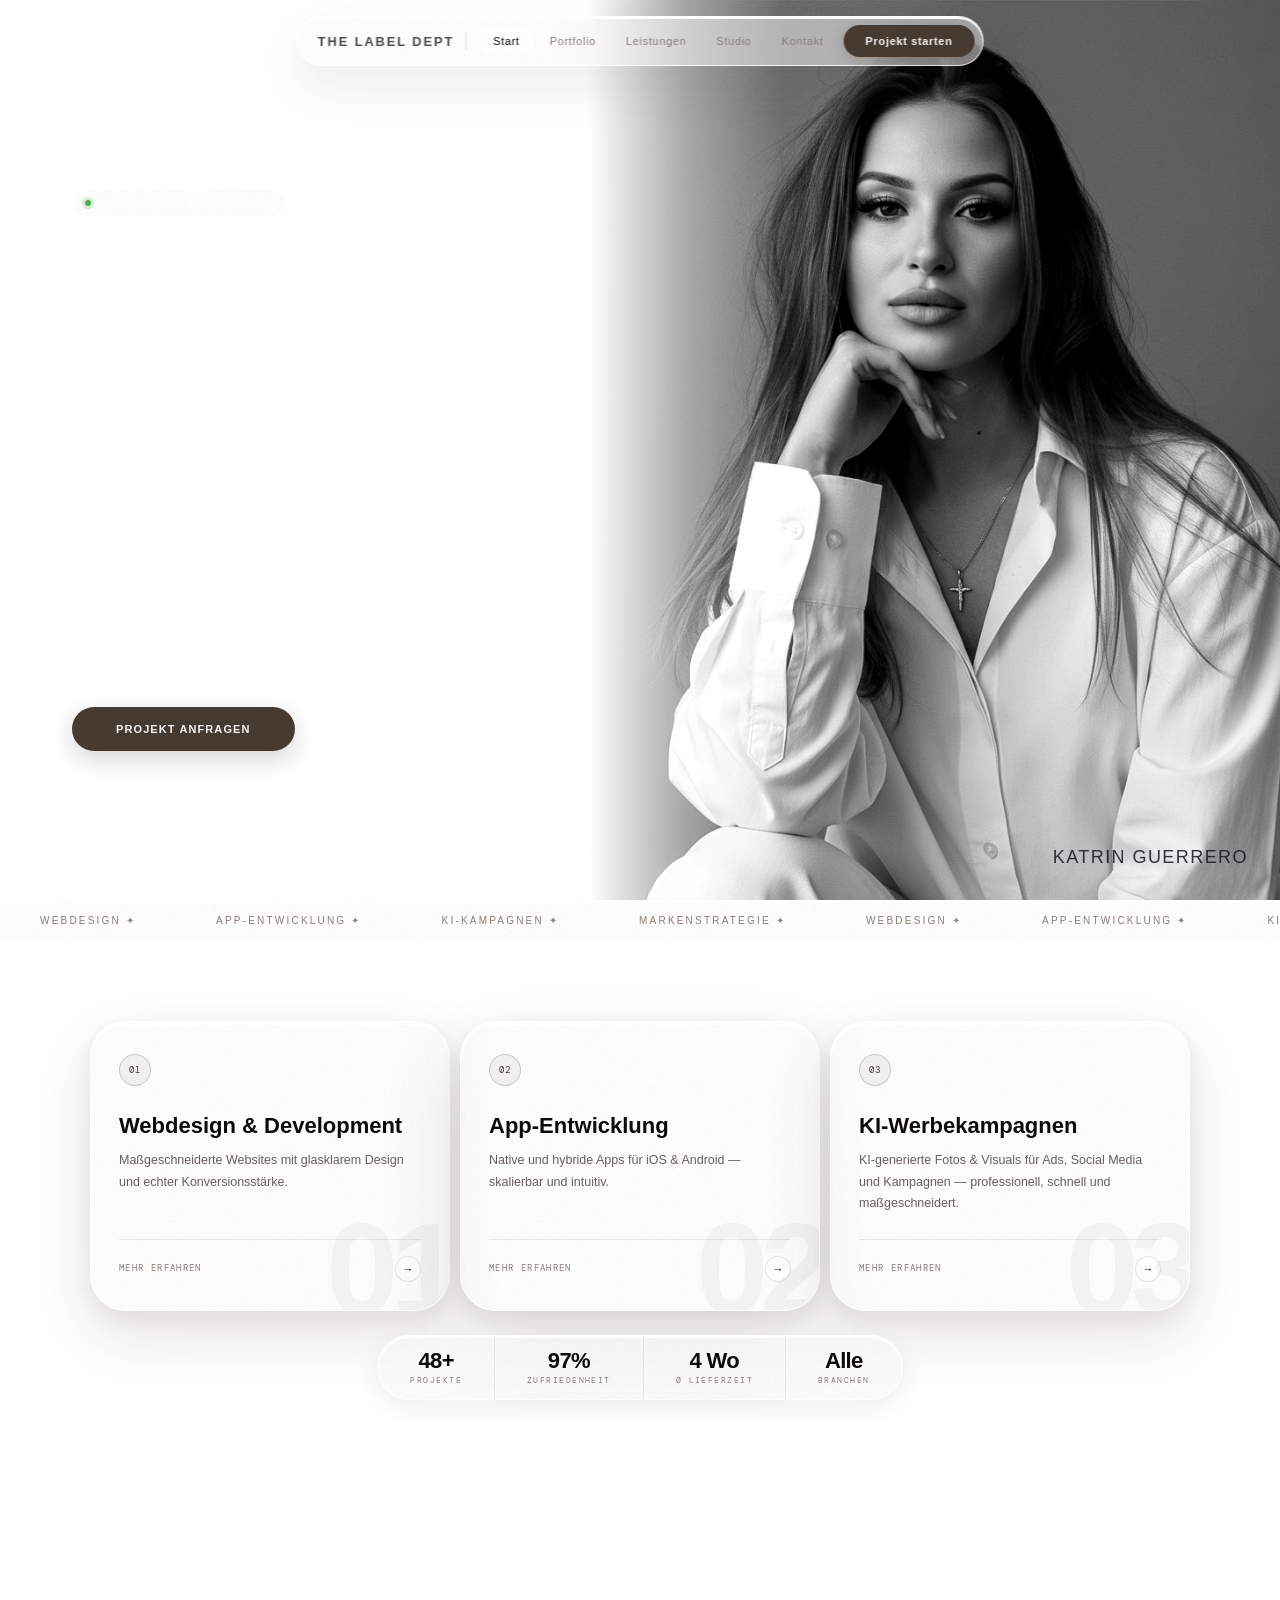
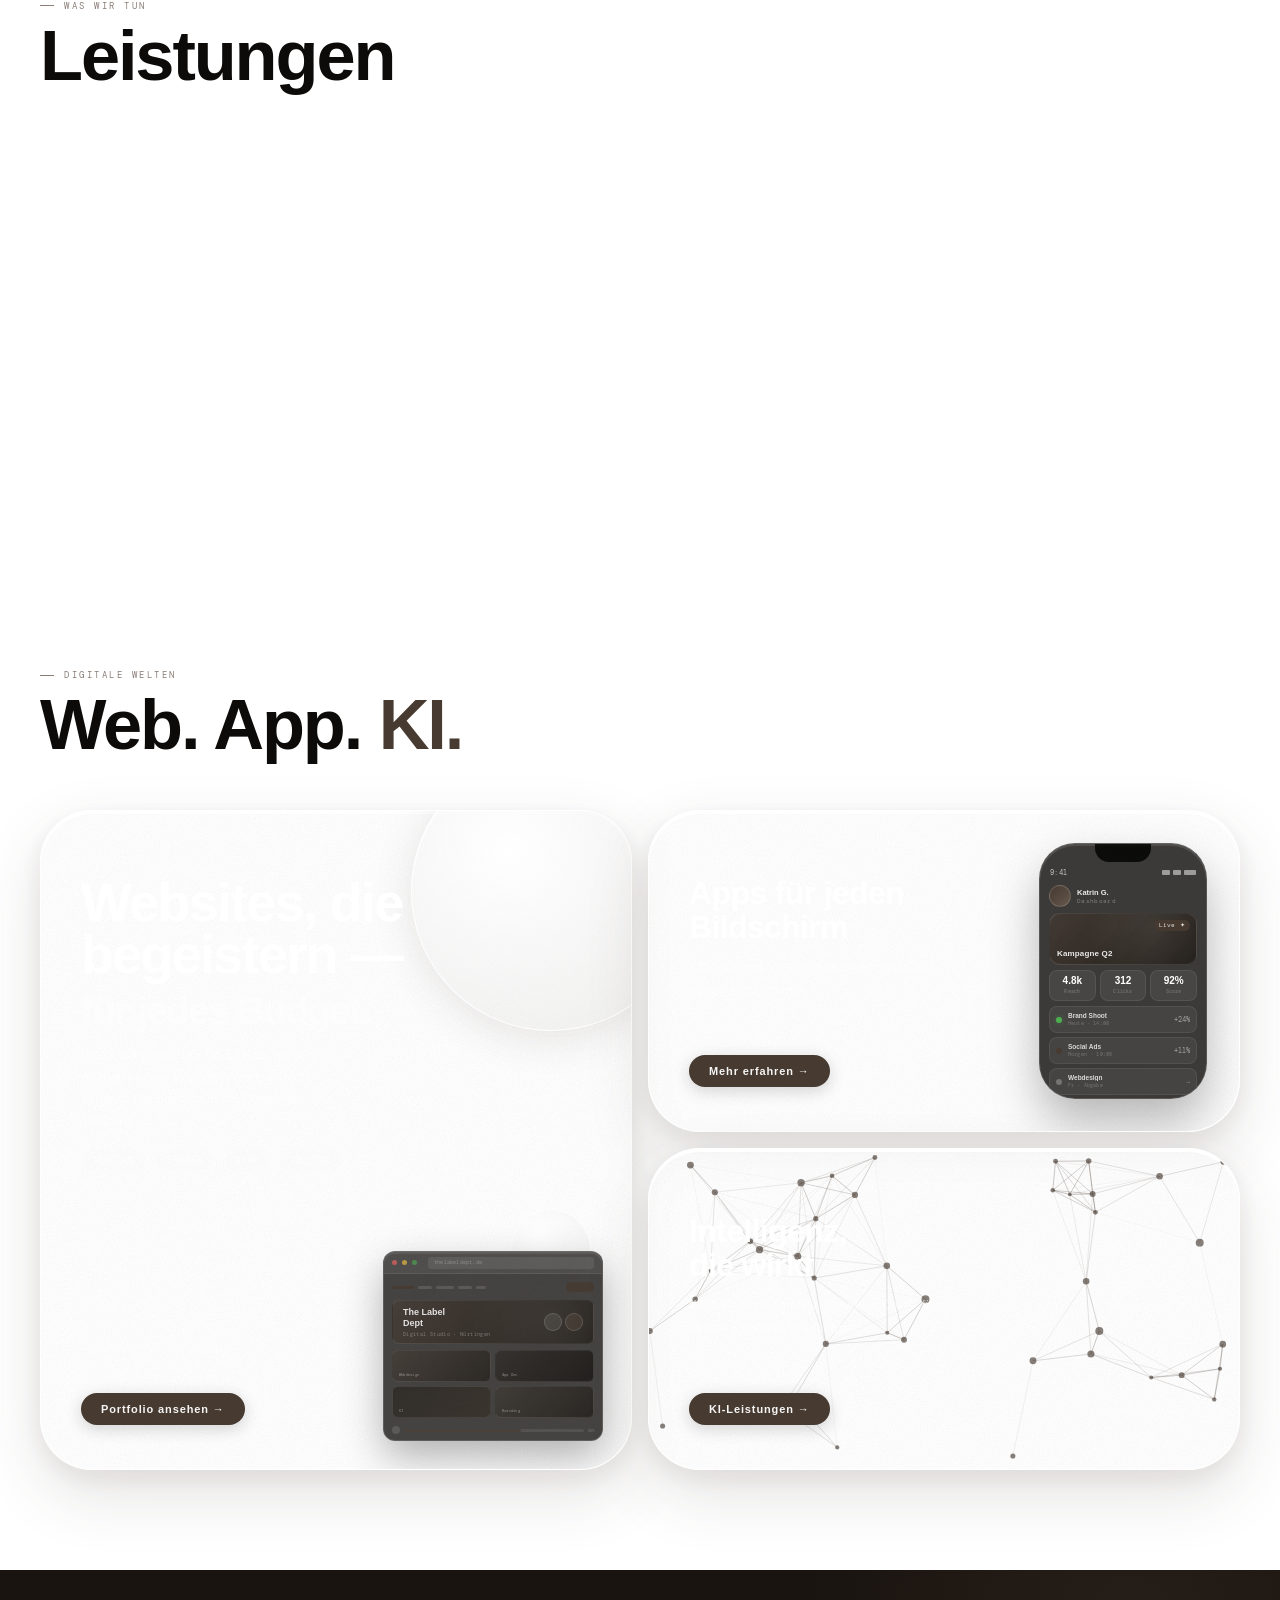
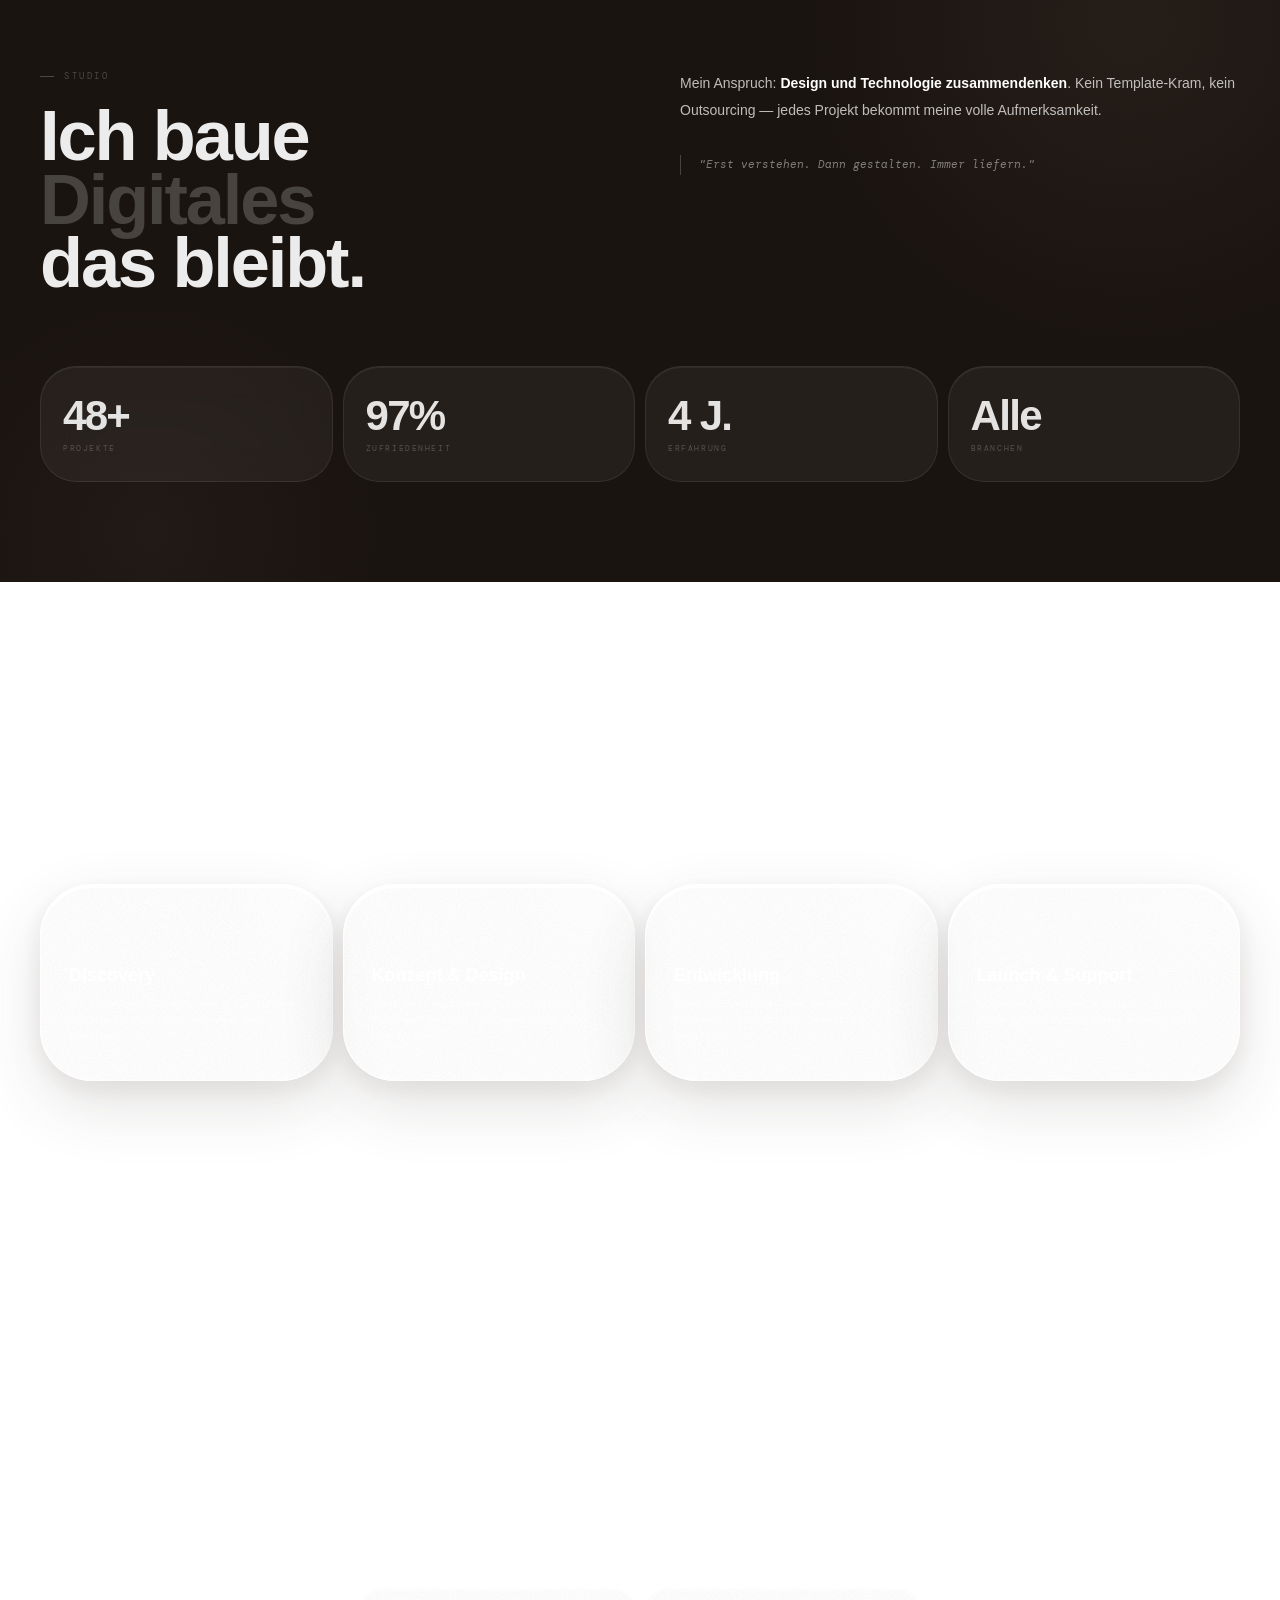
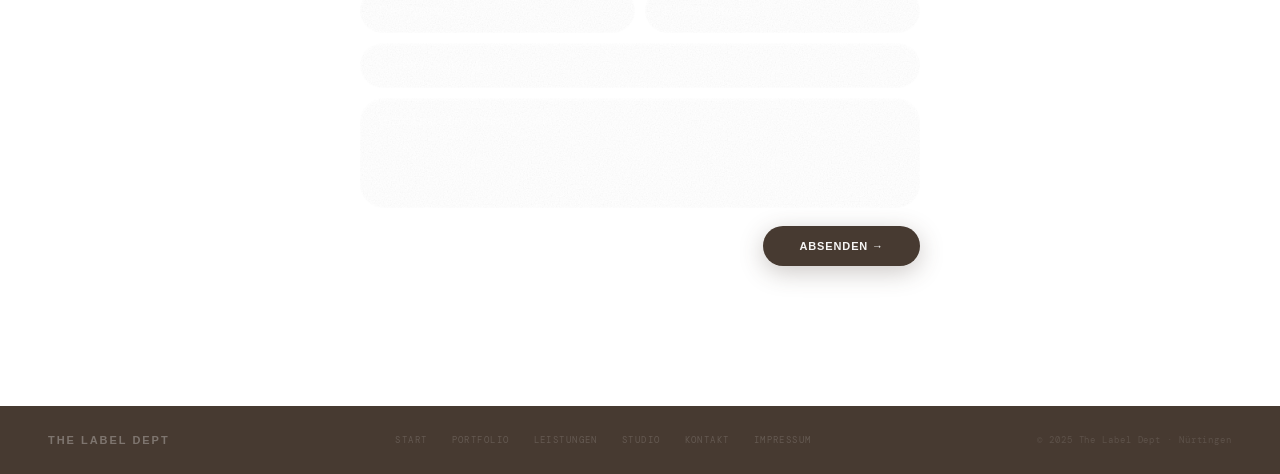
==== index.html @ 59862999 "Add files via upload" ====
<!DOCTYPE html>
<html lang="de">
<head>
<meta charset="UTF-8">
<meta name="viewport" content="width=device-width, initial-scale=1.0">
<title>The Label Dept — Digital Studio</title>
<link rel="preconnect" href="https://fonts.googleapis.com">
<link href="https://fonts.googleapis.com/css2?family=Clash+Display:wght@400;500;600;700&family=Cabinet+Grotesk:wght@400;500;700;800&family=DM+Mono:wght@300;400&display=swap" rel="stylesheet">
<link rel="stylesheet" href="css/styles.css">
<style>

/* ── VIDEO BACKGROUND ── */
#bg-video {
  position: fixed; inset: 0; z-index: 0;
  width: 100%; height: 100%;
  object-fit: cover;
  opacity: 0.72;
  pointer-events: none;
}

/* ── HERO ── */
#hero {
  position: relative; z-index: 1;
  min-height: 100vh;
  overflow: hidden;
}

/* LEFT COLUMN */
.hero-left {
  position: relative; z-index: 3;
  display: flex; flex-direction: column;
  justify-content: center;
  padding: 120px 0 80px 72px;
  max-width: 560px;
  min-height: 100vh;
}

.hero-logo-wrap {
  margin-bottom: 28px;
  opacity: 0; animation: fadeUp 1s 0.1s ease forwards;
}
.hero-logo-text {
  font-family: 'Clash Display', sans-serif;
  font-size: clamp(72px, 10vw, 148px);
  font-weight: 600; letter-spacing: -0.02em;
  text-transform: uppercase; color: white;
  line-height: 0.82;
}

.hero-tagline {
  font-size: clamp(13px, 1.4vw, 16px);
  color: rgba(255,255,255,0.72); font-family: 'DM Mono', monospace;
  letter-spacing: 0.2em; text-transform: uppercase; font-weight: 400;
  line-height: 2.2; margin-bottom: 44px;
  opacity: 0; animation: fadeUp 0.8s 0.3s ease forwards;
}
.hero-tagline::before, .hero-tagline::after { display: none; }

.hero-ctas {
  display: flex; gap: 10px; flex-wrap: wrap;
  opacity: 0; animation: fadeUp 0.8s 0.5s ease forwards;
}
.hero-ctas .btn-ghost {
  background: rgba(255,255,255,0.12);
  border-color: rgba(255,255,255,0.3);
  color: white;
  box-shadow: 0 2px 0 rgba(255,255,255,0.1) inset;
}
.hero-ctas .btn-ghost:hover { background: rgba(255,255,255,0.22); }

/* RIGHT COLUMN — full bleed photo */
.hero-right {
  position: absolute; right: 0; top: 0;
  width: 54%; height: 100%;
  z-index: 2; overflow: hidden;
}
.hero-photo-frame {
  width: 100%; height: 100%;
  background: none; border: none; box-shadow: none; border-radius: 0;
  overflow: hidden;
}
.hero-photo-img {
  width: 100%; height: 100%;
}
.hero-photo {
  width: 100%; height: 100%;
  object-fit: cover; object-position: 45% 8%;
  display: block;
  filter: grayscale(1) contrast(1.12) brightness(1.02);
  -webkit-mask-image: linear-gradient(to right, transparent 0%, rgba(0,0,0,0.6) 14%, black 28%);
  mask-image: linear-gradient(to right, transparent 0%, rgba(0,0,0,0.6) 14%, black 28%);
}
/* subtle name credit bottom-right */
.hero-photo-caption {
  position: absolute; bottom: 32px; right: 32px; z-index: 4;
  display: flex; flex-direction: column; align-items: flex-end; gap: 3px;
  pointer-events: none;
}
.hero-photo-name {
  font-family: 'Clash Display', sans-serif; font-size: 18px;
  font-weight: 500; letter-spacing: 0.08em; text-transform: uppercase;
  color: rgba(28,24,36,0.88);
}

/* STATUS PILL */
.hero-status {
  display: inline-flex; align-items: center; gap: 8px;
  padding: 7px 16px 7px 12px; border-radius: var(--r-full);
  background: var(--frost-noise) center/300px 300px, rgba(255,255,255,0.14);
  backdrop-filter: blur(20px); -webkit-backdrop-filter: blur(20px);
  border: 1px solid rgba(255,255,255,0.3); border-top-color: rgba(255,255,255,0.5);
  box-shadow: 0 2px 0 rgba(255,255,255,0.15) inset;
  font-size: 9px; letter-spacing: 0.14em; text-transform: uppercase;
  color: rgba(255,255,255,0.72); font-family: 'DM Mono', monospace;
  margin-bottom: 32px;
  width: fit-content;
  opacity: 0; animation: fadeUp 0.8s 0.05s ease forwards;
}
.status-dot {
  width: 6px; height: 6px; border-radius: 50%; background: #4caf50;
  box-shadow: 0 0 0 3px rgba(76,175,80,0.2);
  animation: statusPulse 2s ease-in-out infinite;
}
@keyframes statusPulse { 0%,100%{box-shadow:0 0 0 3px rgba(76,175,80,0.2)} 50%{box-shadow:0 0 0 5px rgba(76,175,80,0.1)} }

/* ── Cards Section (below hero) ── */
#hero-cards-section {
  position: relative; z-index: 1;
  padding: 80px 48px 100px;
  display: flex; flex-direction: column; align-items: center; gap: 24px;
}

/* ── Hero Cards ── */
.hero-cards {
  display: grid; grid-template-columns: repeat(3, 1fr);
  gap: 10px; width: 100%; max-width: 1100px;
  perspective: 1200px;
}
.hc {
  border-radius: var(--r-lg);
  padding: 32px 28px 28px;
  cursor: pointer;
  transition: transform 0.45s cubic-bezier(0.2,0,0.2,1), box-shadow 0.45s ease;
  transform-style: preserve-3d;
  position: relative; overflow: hidden;
  display: flex; flex-direction: column;
  text-align: left;
}
.hc::before {
  content: '';
  position: absolute; top: 0; left: 12%; right: 12%; height: 1px;
  background: linear-gradient(to right, transparent, rgba(255,255,255,0.9), transparent);
}
.hc::after {
  content: '';
  position: absolute; top: -80px; right: -60px;
  width: 180px; height: 180px; border-radius: 50%;
  background: radial-gradient(circle, rgba(255,255,255,0.25), transparent 65%);
  pointer-events: none;
}

/* ghost background number */
.hc-ghost-num {
  position: absolute; right: -6px; bottom: -24px;
  font-family: 'Clash Display', sans-serif; font-size: 130px; font-weight: 700;
  color: rgba(28,24,36,0.04); line-height: 1; letter-spacing: -0.06em;
  pointer-events: none; user-select: none;
}

/* number badge */
.hc-badge {
  width: 32px; height: 32px; border-radius: 50%;
  border: 1px solid rgba(71,58,49,0.22);
  background: rgba(71,58,49,0.06);
  display: flex; align-items: center; justify-content: center;
  font-family: 'DM Mono', monospace; font-size: 9px; letter-spacing: 0.06em;
  color: var(--accent); margin-bottom: 28px; flex-shrink: 0;
  transition: all 0.3s;
}
.hc:hover .hc-badge { background: rgba(71,58,49,0.12); transform: scale(1.08); }

.hc-title {
  font-family: 'Clash Display', sans-serif;
  font-size: clamp(17px, 1.9vw, 22px); font-weight: 600; color: var(--ink);
  line-height: 1.1; margin-bottom: 12px;
}
.hc-desc {
  font-size: 12.5px; color: var(--ink2); line-height: 1.72;
  opacity: 0.72; flex: 1;
}
.hc-foot {
  display: flex; justify-content: space-between; align-items: center;
  margin-top: 24px; padding-top: 16px;
  border-top: 1px solid rgba(28,24,36,0.08);
}
.hc-foot-label {
  font-family: 'DM Mono', monospace; font-size: 8.5px;
  letter-spacing: 0.16em; text-transform: uppercase; color: var(--mist);
  transition: color 0.25s;
}
.hc:hover .hc-foot-label { color: var(--ink); }
.hc-arrow {
  display: inline-flex; align-items: center; justify-content: center;
  width: 26px; height: 26px; border-radius: 50%;
  border: 1px solid rgba(28,24,36,0.10); background: rgba(255,255,255,0.5);
  font-size: 11px; color: var(--ink); transition: all 0.3s; flex-shrink: 0;
}
.hc:hover .hc-arrow { background: var(--ink); color: white; border-color: var(--ink); transform: rotate(-45deg); }

/* Hero Stats */
.hero-stats {
  display: flex; align-items: center;
  border-radius: var(--r-full); overflow: hidden;
  background: var(--frost-noise) center/300px 300px, rgba(255,255,255,0.38);
  backdrop-filter: blur(28px) saturate(1.9);
  -webkit-backdrop-filter: blur(28px) saturate(1.9);
  border: 1px solid rgba(255,255,255,0.82); border-top-color: white;
  box-shadow: 0 2px 0 white inset, 0 8px 24px rgba(71,58,49,0.08);
}
.hs-item {
  padding: 14px 32px; text-align: center;
  border-right: 1px solid rgba(28,24,36,0.07);
}
.hs-item:last-child { border-right: none; }
.hs-n { font-size: 22px; font-weight: 800; color: var(--ink); letter-spacing: -0.03em; line-height: 1; }
.hs-l { font-family: 'DM Mono', monospace; font-size: 8px; letter-spacing: 0.18em; text-transform: uppercase; color: var(--mist); margin-top: 3px; }

/* Hero Scroll hint */
.hero-scroll {
  position: absolute; bottom: 30px; left: 72px;
  display: flex; flex-direction: column; align-items: center; gap: 8px;
  opacity: 0; animation: fadeUp 0.8s 1.2s ease forwards;
}
.hero-scroll span { font-family: 'DM Mono', monospace; font-size: 8px; letter-spacing: 0.28em; text-transform: uppercase; color: rgba(255,255,255,0.55); }
.scroll-line { width: 1px; height: 36px; background: linear-gradient(to bottom, rgba(255,255,255,0.7), transparent); animation: scPulse 2s ease-in-out infinite; }

/* ── SERVICES ── */
#services { position: relative; z-index: 1; padding: 100px 40px 0; }
.srv-top { display: flex; justify-content: space-between; align-items: flex-end; margin-bottom: 56px; }
.srv-sub { font-size: 13px; color: rgba(255,255,255,0.45); max-width: 240px; line-height: 1.7; text-align: right; font-family: 'Cabinet Grotesk', sans-serif; }
.srv-list { border-top: 1px solid rgba(255,255,255,0.1); }
.srv-item {
  border-bottom: 1px solid rgba(255,255,255,0.1);
  cursor: pointer; overflow: hidden; transition: background 0.3s;
}
.srv-item:hover { background: rgba(255,255,255,0.06); }
.srv-item.open { background: rgba(255,255,255,0.08); backdrop-filter: blur(20px); }
.srv-header-row {
  display: grid; grid-template-columns: 52px 1fr auto;
  align-items: center; padding: 32px 40px; gap: 24px;
}
.srv-num { font-family: 'DM Mono', monospace; font-size: 9px; letter-spacing: 0.2em; color: rgba(255,255,255,0.35); }
.srv-title {
  font-family: 'Clash Display', sans-serif;
  font-size: clamp(22px, 2.8vw, 40px); font-weight: 600;
  letter-spacing: -0.02em; color: white; transition: color 0.3s;
}
.srv-item.open .srv-title { color: rgba(255,255,255,0.85); }
.srv-plus {
  width: 32px; height: 32px; border-radius: 50%;
  border: 1px solid rgba(255,255,255,0.25); background: rgba(255,255,255,0.12);
  display: flex; align-items: center; justify-content: center;
  font-size: 18px; color: white; line-height: 1; transition: all 0.4s;
}
.srv-item.open .srv-plus { background: white; color: var(--ink); transform: rotate(45deg); }
.srv-body { overflow: hidden; transition: max-height 0.5s cubic-bezier(0.4,0,0.2,1); }
.srv-body-inner {
  display: grid; grid-template-columns: 1fr 1fr; gap: 32px;
  padding: 0 40px 40px 116px;
}
.srv-desc { font-size: 14px; color: rgba(255,255,255,0.55); line-height: 1.8; }
.srv-tags { display: flex; flex-wrap: wrap; gap: 8px; align-content: flex-start; }
.srv-tag {
  font-family: 'DM Mono', monospace; font-size: 9px; letter-spacing: 0.12em;
  text-transform: uppercase; padding: 6px 14px; border-radius: var(--r-full);
  background: rgba(255,255,255,0.65); backdrop-filter: blur(10px);
  border: 1px solid rgba(255,255,255,0.82); color: var(--ink2);
}

/* ── VISUALS ── */
#visuals { position: relative; z-index: 1; padding: 100px 40px; overflow: hidden; }
.vis-grid { display: grid; grid-template-columns: 1fr 1fr; gap: 16px; margin-top: 52px; }
.vis-card {
  border-radius: var(--r-xl); padding: 44px 40px;
  position: relative; overflow: hidden; cursor: pointer; min-height: 320px;
  display: flex; flex-direction: column; justify-content: space-between;
  transition: transform 0.45s cubic-bezier(0.2,0,0.2,1);
  transform-style: preserve-3d;
}
.vis-card:hover { transform: translateY(-6px) scale(1.01); }
.vis-card.tall { grid-row: span 2; min-height: 660px; }

/* Orbs inside webdesign card */
.wdc-orb1 {
  position: absolute; width: 280px; height: 280px; border-radius: 50%;
  background: radial-gradient(circle at 35% 35%, rgba(255,255,255,0.95), rgba(71,58,49,0.08));
  border: 1px solid rgba(255,255,255,0.85);
  box-shadow: 0 8px 40px rgba(71,58,49,0.12), inset 0 2px 0 rgba(255,255,255,0.9);
  top: -60px; right: -60px;
  animation: orbFloat 8s ease-in-out infinite;
}
.wdc-orb2 {
  position: absolute; width: 140px; height: 140px; border-radius: 50%;
  background: radial-gradient(circle at 35% 35%, rgba(255,255,255,0.9), rgba(71,58,49,0.06));
  border: 1px solid rgba(255,255,255,0.8);
  box-shadow: 0 4px 24px rgba(71,58,49,0.08), inset 0 1px 0 rgba(255,255,255,0.9);
  bottom: 60px; right: 80px;
  animation: orbFloat 6s ease-in-out infinite reverse;
}
.wdc-orb3 {
  position: absolute; width: 80px; height: 80px; border-radius: 50%;
  background: radial-gradient(circle at 35% 35%, rgba(255,255,255,0.92), rgba(71,58,49,0.05));
  border: 1px solid rgba(255,255,255,0.82);
  bottom: 180px; right: 40px;
  animation: orbFloat 9s ease-in-out infinite; animation-delay: -3s;
}

/* App phone mock */
.app-phone {
  position: absolute; right: 32px; top: 32px; bottom: 32px; width: 168px;
  background: rgba(18,16,14,0.82); backdrop-filter: blur(24px) saturate(2);
  border: 1px solid rgba(255,255,255,0.14); border-top-color: rgba(255,255,255,0.22);
  border-radius: 36px;
  box-shadow: 0 2px 0 rgba(255,255,255,0.1) inset, 0 24px 48px rgba(0,0,0,0.28);
  overflow: hidden; display: flex; flex-direction: column;
}
.app-phone-notch {
  width: 56px; height: 18px;
  background: rgba(0,0,0,0.8); border-radius: 0 0 14px 14px; margin: 0 auto;
}
.app-phone-body { flex: 1; padding: 6px 9px 10px; display: flex; flex-direction: column; gap: 5px; overflow: hidden; }

/* Status bar */
.aph-statusbar { display: flex; justify-content: space-between; align-items: center; padding: 0 1px 2px; }
.aph-time { font-family: 'DM Mono', monospace; font-size: 7px; color: rgba(255,255,255,0.7); letter-spacing: 0.04em; }
.aph-icons { display: flex; gap: 3px; align-items: center; }
.aph-icon { width: 8px; height: 5px; background: rgba(255,255,255,0.5); border-radius: 1px; }
.aph-icon.bat { width: 12px; }

/* Profile header */
.aph-header { display: flex; align-items: center; gap: 6px; padding: 1px 0; }
.aph-avatar { width: 22px; height: 22px; border-radius: 50%; background: linear-gradient(135deg, rgba(71,58,49,0.9), rgba(120,100,85,0.7)); flex-shrink: 0; border: 1px solid rgba(255,255,255,0.15); }
.aph-user { display: flex; flex-direction: column; gap: 1px; }
.aph-name { font-family: 'Cabinet Grotesk', sans-serif; font-size: 7.5px; font-weight: 700; color: rgba(255,255,255,0.9); }
.aph-sub { font-family: 'DM Mono', monospace; font-size: 5.5px; color: rgba(255,255,255,0.35); letter-spacing: 0.06em; }

/* Hero image card */
.aph-img-card { border-radius: 11px; height: 52px; background: linear-gradient(135deg, rgba(71,58,49,0.6) 0%, rgba(30,25,20,0.85) 100%); border: 1px solid rgba(255,255,255,0.1); position: relative; overflow: hidden; display: flex; align-items: flex-end; padding: 6px 7px; flex-shrink: 0; }
.aph-img-card::before { content: ''; position: absolute; inset: 0; background: radial-gradient(circle at 70% 30%, rgba(255,255,255,0.08), transparent 60%); }
.aph-img-label { font-family: 'Clash Display', sans-serif; font-size: 8px; font-weight: 600; color: rgba(255,255,255,0.9); letter-spacing: 0.02em; position: relative; }
.aph-img-badge { position: absolute; top: 6px; right: 6px; background: rgba(71,58,49,0.9); border-radius: 20px; padding: 2px 5px; font-family: 'DM Mono', monospace; font-size: 5.5px; color: rgba(255,255,255,0.85); letter-spacing: 0.04em; }

/* Stats row */
.aph-stats { display: flex; gap: 4px; flex-shrink: 0; }
.aph-stat { flex: 1; background: rgba(255,255,255,0.06); border-radius: 8px; padding: 5px 4px; border: 1px solid rgba(255,255,255,0.08); text-align: center; }
.aph-stat-n { font-family: 'Clash Display', sans-serif; font-size: 10px; font-weight: 600; color: white; line-height: 1; }
.aph-stat-l { font-family: 'DM Mono', monospace; font-size: 5px; color: rgba(255,255,255,0.3); letter-spacing: 0.04em; margin-top: 2px; }

/* List items */
.aph-list { display: flex; flex-direction: column; gap: 4px; flex: 1; }
.aph-list-item { display: flex; align-items: center; gap: 6px; background: rgba(255,255,255,0.05); border-radius: 8px; padding: 5px 6px; border: 1px solid rgba(255,255,255,0.07); }
.aph-dot { width: 6px; height: 6px; border-radius: 50%; flex-shrink: 0; }
.aph-dot.green { background: #4caf50; box-shadow: 0 0 5px rgba(76,175,80,0.4); }
.aph-dot.brown { background: var(--accent); }
.aph-dot.grey  { background: rgba(255,255,255,0.25); }
.aph-list-text { flex: 1; min-width: 0; }
.aph-list-title { font-family: 'Cabinet Grotesk', sans-serif; font-size: 6.5px; font-weight: 600; color: rgba(255,255,255,0.8); white-space: nowrap; overflow: hidden; text-overflow: ellipsis; }
.aph-list-meta  { font-family: 'DM Mono', monospace; font-size: 5px; color: rgba(255,255,255,0.25); margin-top: 1px; letter-spacing: 0.03em; }
.aph-list-val { font-family: 'DM Mono', monospace; font-size: 6.5px; color: rgba(255,255,255,0.5); flex-shrink: 0; }

/* Bottom nav */
.aph-nav { display: flex; justify-content: space-around; padding: 6px 0 0; border-top: 1px solid rgba(255,255,255,0.08); flex-shrink: 0; }
.aph-nav-dot { width: 4px; height: 4px; border-radius: 50%; background: rgba(255,255,255,0.2); }
.aph-nav-dot.active { background: var(--accent); width: 18px; border-radius: 2px; }

.vis-card-label {
  font-family: 'DM Mono', monospace; font-size: 9px;
  letter-spacing: 0.2em; text-transform: uppercase; color: rgba(255,255,255,0.45);
  margin-bottom: 10px; position: relative; z-index: 2;
}
.vis-card-title {
  font-family: 'Clash Display', sans-serif;
  font-size: clamp(22px, 2.5vw, 34px); font-weight: 600;
  letter-spacing: -0.02em; color: white; line-height: 1.05;
  position: relative; z-index: 2;
}
.vis-card.tall .vis-card-title {
  font-size: clamp(36px, 4.2vw, 62px);
  letter-spacing: -0.03em; line-height: 0.96;
}
.vis-card-desc { font-size: 13px; color: rgba(255,255,255,0.55); line-height: 1.7; max-width: 280px; position: relative; z-index: 2; margin-top: 12px; }
.vis-card-cta {
  display: inline-flex; align-items: center; gap: 8px;
  padding: 10px 20px; border-radius: var(--r-full);
  background: var(--accent); color: rgba(255,255,255,0.95);
  font-size: 11px; letter-spacing: 0.08em; font-weight: 700;
  border: none; cursor: pointer; width: fit-content;
  transition: all 0.3s; position: relative; z-index: 2; margin-top: 20px;
  box-shadow: 0 4px 16px rgba(28,24,36,0.18); font-family: 'Cabinet Grotesk', sans-serif;
}
.vis-card-cta:hover { background: rgba(255,255,255,0.15); transform: translateY(-2px); }
.vis-tags { display: flex; flex-wrap: wrap; gap: 6px; margin-top: 16px; position: relative; z-index: 2; }
.vis-tag {
  padding: 5px 12px; border-radius: var(--r-full);
  background: rgba(255,255,255,0.12); backdrop-filter: blur(10px);
  border: 1px solid rgba(255,255,255,0.2);
  font-size: 9px; letter-spacing: 0.1em; text-transform: uppercase;
  color: rgba(255,255,255,0.7); font-family: 'DM Mono', monospace;
}

/* Website browser mockup */
.web-mockup {
  position: absolute; bottom: 28px; right: 28px;
  width: 220px; height: 190px;
  background: rgba(18,16,14,0.78); border-radius: 12px;
  border: 1px solid rgba(255,255,255,0.14); border-top-color: rgba(255,255,255,0.22);
  box-shadow: 0 2px 0 rgba(255,255,255,0.08) inset, 0 16px 40px rgba(0,0,0,0.3);
  overflow: hidden; display: flex; flex-direction: column; z-index: 3;
}
.wm-bar {
  height: 22px; background: rgba(255,255,255,0.06); border-bottom: 1px solid rgba(255,255,255,0.08);
  display: flex; align-items: center; gap: 5px; padding: 0 8px; flex-shrink: 0;
}
.wm-dot { width: 5px; height: 5px; border-radius: 50%; }
.wm-dot.r { background: rgba(255,100,100,0.6); }
.wm-dot.y { background: rgba(255,200,60,0.6); }
.wm-dot.g { background: rgba(76,175,80,0.6); }
.wm-url {
  flex: 1; height: 12px; background: rgba(255,255,255,0.08); border-radius: 3px;
  margin-left: 6px; display: flex; align-items: center; padding: 0 6px;
  font-family: 'DM Mono', monospace; font-size: 5px; color: rgba(255,255,255,0.3); letter-spacing: 0.04em;
}
.wm-body { flex: 1; padding: 8px; display: flex; flex-direction: column; gap: 6px; }
.wm-hero { height: 44px; border-radius: 7px; background: linear-gradient(120deg, rgba(71,58,49,0.5), rgba(30,25,20,0.8)); border: 1px solid rgba(255,255,255,0.08); position: relative; overflow: hidden; display: flex; align-items: center; padding: 0 10px; }
.wm-hero::before { content: ''; position: absolute; inset: 0; background: radial-gradient(circle at 80% 40%, rgba(255,255,255,0.07), transparent 55%); }
.wm-hero-text { font-family: 'Clash Display', sans-serif; font-size: 9px; font-weight: 600; color: rgba(255,255,255,0.85); position: relative; line-height: 1.2; }
.wm-nav { display: flex; gap: 4px; align-items: center; margin-bottom: 2px; }
.wm-nav-bar { height: 3px; border-radius: 2px; background: rgba(255,255,255,0.12); }
.wm-nav-bar.active { background: var(--accent); width: 22px; }
.wm-cards { display: flex; gap: 5px; }
.wm-card { flex: 1; height: 28px; border-radius: 6px; background: rgba(255,255,255,0.06); border: 1px solid rgba(255,255,255,0.08); }

/* AI canvas card */
#ai-canvas { position: absolute; inset: 0; width: 100%; height: 100%; }

/* ── ABOUT ── */
#about {
  position: relative; z-index: 1;
  background: #1a1410;
  padding: 100px 40px; overflow: hidden;
}
#about::before {
  content: '';
  position: absolute; top: -300px; right: -200px;
  width: 700px; height: 700px; border-radius: 50%;
  background: radial-gradient(circle, rgba(71,58,49,0.25), transparent 65%);
  pointer-events: none;
}
#about::after {
  content: '';
  position: absolute; bottom: -200px; left: -100px;
  width: 500px; height: 500px; border-radius: 50%;
  background: radial-gradient(circle, rgba(71,58,49,0.15), transparent 65%);
  pointer-events: none;
}
.about-grid { display: grid; grid-template-columns: 1fr 1fr; gap: 80px; position: relative; z-index: 2; }
.about-lbl {
  font-family: 'DM Mono', monospace; font-size: 9px;
  letter-spacing: 0.28em; text-transform: uppercase;
  color: rgba(255,255,255,0.22);
  display: flex; align-items: center; gap: 10px; margin-bottom: 22px;
}
.about-lbl::before { content: ''; width: 14px; height: 1px; background: rgba(255,255,255,0.22); }
.about-h {
  font-family: 'Clash Display', sans-serif;
  font-size: clamp(42px, 5.5vw, 72px); font-weight: 600;
  letter-spacing: -0.03em; line-height: 0.9; color: rgba(255,255,255,0.92);
}
.about-h em { color: rgba(255,255,255,0.2); font-style: normal; }
.about-r p { font-size: 14px; line-height: 1.9; color: rgba(255,255,255,0.72); margin-bottom: 20px; }
.about-r strong { color: white; font-weight: 700; }
.about-quote {
  margin-top: 32px; border-left: 1px solid rgba(255,255,255,0.2);
  padding-left: 18px; font-family: 'DM Mono', monospace;
  font-size: 11px; font-style: italic; line-height: 1.8; color: rgba(255,255,255,0.45);
}
.about-stats { display: grid; grid-template-columns: repeat(4,1fr); gap: 10px; margin-top: 72px; position: relative; z-index: 2; }
.astat {
  border-radius: var(--r-lg); padding: 28px 22px;
  background: rgba(255,255,255,0.05); backdrop-filter: blur(16px);
  border: 1px solid rgba(255,255,255,0.08);
  box-shadow: 0 1px 0 rgba(255,255,255,0.06) inset;
  transition: all 0.3s;
}
.astat:hover { background: rgba(255,255,255,0.09); transform: translateY(-4px); }
.astat-n {
  font-family: 'Clash Display', sans-serif; font-size: 42px;
  font-weight: 600; color: rgba(255,255,255,0.88);
  letter-spacing: -0.04em; line-height: 1;
}
.astat-l { font-family: 'DM Mono', monospace; font-size: 8px; letter-spacing: 0.2em; text-transform: uppercase; color: rgba(255,255,255,0.22); margin-top: 6px; }

/* ── PROCESS ── */
#process { position: relative; z-index: 1; padding: 100px 40px; background: transparent; }
#process .sec-label { color: rgba(255,255,255,0.35); }
#process .sec-label::before { background: rgba(255,255,255,0.35); }
#process .sec-h { color: white; }
.proc-head { display: flex; justify-content: space-between; align-items: flex-end; margin-bottom: 48px; }
.proc-sub { font-family: 'DM Mono', monospace; font-size: 10px; color: rgba(255,255,255,0.45); max-width: 220px; line-height: 1.75; text-align: right; }
.proc-grid { display: grid; grid-template-columns: repeat(4, 1fr); gap: 10px; }
.proc-card {
  border-radius: var(--r-xl); padding: 36px 28px;
  position: relative; overflow: hidden; cursor: default;
  transition: all 0.4s cubic-bezier(0.2,0,0.2,1);
  transform-style: preserve-3d;
}
.proc-card::before {
  content: '';
  position: absolute; top: 0; left: 10%; right: 10%; height: 1px;
  background: linear-gradient(to right, transparent, rgba(255,255,255,0.9), transparent);
}
.proc-card::after {
  content: '';
  position: absolute; top: -90px; right: -70px;
  width: 200px; height: 200px; border-radius: 50%;
  background: radial-gradient(circle, rgba(255,255,255,0.22), transparent 65%);
  pointer-events: none;
}
.pc-num {
  font-family: 'DM Mono', monospace; font-size: 9px; letter-spacing: 0.2em;
  color: rgba(255,255,255,0.35); margin-bottom: 32px;
  display: flex; align-items: center; gap: 10px;
}
.pc-num::after { content: ''; flex: 1; height: 1px; background: rgba(255,255,255,0.1); }
.proc-card h4 { font-family: 'Clash Display', sans-serif; font-size: 18px; font-weight: 600; color: white; margin-bottom: 10px; }
.proc-card p { font-family: 'DM Mono', monospace; font-size: 9px; color: rgba(255,255,255,0.55); line-height: 1.8; }

/* ── CTA ── */
#cta {
  position: relative; z-index: 1;
  padding: 120px 40px 140px;
  display: flex; flex-direction: column; align-items: center;
  text-align: center;
}
.cta-eyebrow {
  font-family: 'DM Mono', monospace; font-size: 9px; letter-spacing: 0.3em;
  text-transform: uppercase; color: rgba(255,255,255,0.7);
  display: flex; align-items: center; gap: 12px; margin-bottom: 28px;
}
.cta-eyebrow::before, .cta-eyebrow::after { content: ''; width: 20px; height: 1px; background: rgba(255,255,255,0.7); }
.cta-headline {
  font-family: 'Clash Display', sans-serif;
  font-size: clamp(48px, 7vw, 96px);
  font-weight: 600; letter-spacing: -0.03em; line-height: 0.9;
  color: white; margin-bottom: 16px;
}
.cta-sub {
  font-family: 'DM Mono', monospace; font-size: 10px; letter-spacing: 0.1em;
  color: rgba(255,255,255,0.68); margin-bottom: 56px;
}

/* Inline contact form */
.cta-form {
  width: 100%; max-width: 560px;
  display: flex; flex-direction: column; gap: 0;
}
.cta-form-row { display: grid; grid-template-columns: 1fr 1fr; gap: 10px; margin-bottom: 10px; }
.cta-input {
  width: 100%; padding: 14px 18px;
  background: var(--frost-noise) center/300px 300px, rgba(255,255,255,0.14);
  backdrop-filter: blur(20px) saturate(1.8);
  -webkit-backdrop-filter: blur(20px) saturate(1.8);
  border: 1px solid rgba(255,255,255,0.28);
  border-top-color: rgba(255,255,255,0.55);
  box-shadow: 0 2px 0 rgba(255,255,255,0.3) inset;
  border-radius: var(--r-md);
  font-family: 'Cabinet Grotesk', sans-serif; font-size: 13px;
  color: white; outline: none;
  transition: border-color 0.25s, background 0.25s;
  margin-bottom: 10px;
}
.cta-form-row .cta-input { margin-bottom: 0; }
.cta-input::placeholder { color: rgba(255,255,255,0.35); }
.cta-input:focus { border-color: rgba(255,255,255,0.6); background: rgba(255,255,255,0.2); }
.cta-textarea {
  resize: none; height: 110px;
}
.cta-form-submit {
  display: flex; align-items: center; justify-content: space-between;
  margin-top: 8px;
}
.cta-form-note {
  font-family: 'DM Mono', monospace; font-size: 8px; letter-spacing: 0.12em;
  color: rgba(255,255,255,0.6); text-transform: uppercase;
}
.cta-send-btn {
  background: var(--accent); color: rgba(255,255,255,0.95);
  padding: 14px 36px; border-radius: var(--r-full); border: none;
  font-family: 'Cabinet Grotesk', sans-serif; font-size: 11px;
  font-weight: 800; letter-spacing: 0.08em; text-transform: uppercase;
  cursor: pointer; transition: all 0.3s;
  box-shadow: 0 6px 24px rgba(71,58,49,0.28);
}
.cta-send-btn:hover { background: var(--ink); transform: translateY(-2px); }

/* ── RESPONSIVE ── */
@media (max-width: 860px) {
  .hero-right { display: none; }
  .hero-left { padding: 100px 24px 60px; max-width: 100%; }
  .hero-logo-text { font-size: clamp(48px, 12vw, 80px); }
  .hero-left { text-align: center; align-items: center; min-height: 100vh; }
  .hero-tagline { text-align: center; }
  #hero-cards-section { padding: 60px 20px 80px; }
  .hero-cards { grid-template-columns: 1fr; max-width: 400px; }
  .hc:nth-child(2), .hc:nth-child(3) { margin-top: 0; }
  .srv-header-row { padding: 24px 20px; grid-template-columns: 36px 1fr auto; gap: 16px; }
  .srv-body-inner { padding: 0 20px 28px; grid-template-columns: 1fr; gap: 16px; }
  .vis-grid { grid-template-columns: 1fr; }
  .vis-card.tall { grid-row: span 1; min-height: 320px; }
  .about-grid { grid-template-columns: 1fr; gap: 40px; }
  .about-stats { grid-template-columns: repeat(2,1fr); }
  .proc-grid { grid-template-columns: repeat(2,1fr); }
  .cta-h { font-size: clamp(40px, 10vw, 80px); }
  .hero-stats { flex-wrap: wrap; border-radius: var(--r-lg); }
}
@media (max-width: 600px) {
  #services, #visuals, #about, #process, #cta { padding-left: 20px; padding-right: 20px; }
  .proc-grid { grid-template-columns: 1fr; }
  .about-stats { grid-template-columns: repeat(2,1fr); }
  .srv-header-row { grid-template-columns: 28px 1fr auto; }
}
</style>
</head>
<body>

<div id="bg-mesh"></div>

<!-- VIDEO BACKGROUND -->
<video id="bg-video" autoplay muted loop playsinline>
  <source src="images/chain-video.mov" type="video/quicktime">
  <source src="images/chain-video.mov" type="video/mp4">
</video>

<!-- NAV -->
<nav>
  <span class="nav-logo-text">The Label Dept</span>
  <div class="nav-divider"></div>
  <div class="nav-links">
    <a href="index.html">Start</a>
    <a href="portfolio.html">Portfolio</a>
    <a href="services.html">Leistungen</a>
    <a href="about.html">Studio</a>
    <a href="contact.html">Kontakt</a>
  </div>
  <a href="contact.html" class="nav-cta">Projekt starten</a>
</nav>

<!-- HERO -->
<section id="hero">

  <!-- LEFT: Text content -->
  <div class="hero-left">
    <div class="hero-status">
      <span class="status-dot"></span>
      Verfügbar für neue Projekte
    </div>
    <div class="hero-logo-wrap">
      <div class="hero-logo-text">The<br>Label<br>Dept</div>
    </div>
    <p class="hero-tagline">Webdesign · App-Entwicklung<br>KI-Kampagnen · Markenstrategie</p>
    <div class="hero-ctas">
      <a href="contact.html" class="btn-main">Projekt anfragen</a>
      <a href="portfolio.html" class="btn-ghost">Portfolio</a>
    </div>
  </div>

  <!-- RIGHT: Editorial photo bleed -->
  <div class="hero-right">
    <div class="hero-photo-frame">
      <div class="hero-photo-img">
        <img src="images/founder.jpg" alt="Katrin Guerrero — The Label Dept" class="hero-photo">
      </div>
      <div class="hero-photo-caption">
        <div class="hero-photo-name">Katrin Guerrero</div>
      </div>
    </div>
  </div>

</section>

<!-- MARQUEE -->
<div class="marquee">
  <div class="marquee-track">
    <span class="mi">Webdesign <span class="msep">✦</span></span>
    <span class="mi">App-Entwicklung <span class="msep">✦</span></span>
    <span class="mi">KI-Kampagnen <span class="msep">✦</span></span>
    <span class="mi">Markenstrategie <span class="msep">✦</span></span>
    <span class="mi">Webdesign <span class="msep">✦</span></span>
    <span class="mi">App-Entwicklung <span class="msep">✦</span></span>
    <span class="mi">KI-Kampagnen <span class="msep">✦</span></span>
    <span class="mi">Markenstrategie <span class="msep">✦</span></span>
  </div>
</div>

<!-- SERVICE CARDS (below hero) -->
<section id="hero-cards-section">
  <div class="hero-cards">
    <div class="hc glass">
      <div class="hc-ghost-num" aria-hidden="true">01</div>
      <div class="hc-badge">01</div>
      <div class="hc-title">Webdesign &amp; Development</div>
      <p class="hc-desc">Maßgeschneiderte Websites mit glasklarem Design und echter Konversionsstärke.</p>
      <div class="hc-foot">
        <span class="hc-foot-label">Mehr erfahren</span>
        <a href="services.html" class="hc-arrow">→</a>
      </div>
    </div>
    <div class="hc glass-dk">
      <div class="hc-ghost-num" aria-hidden="true">02</div>
      <div class="hc-badge">02</div>
      <div class="hc-title">App-Entwicklung</div>
      <p class="hc-desc">Native und hybride Apps für iOS &amp; Android — skalierbar und intuitiv.</p>
      <div class="hc-foot">
        <span class="hc-foot-label">Mehr erfahren</span>
        <a href="services.html" class="hc-arrow">→</a>
      </div>
    </div>
    <div class="hc glass">
      <div class="hc-ghost-num" aria-hidden="true">03</div>
      <div class="hc-badge">03</div>
      <div class="hc-title">KI-Werbekampagnen</div>
      <p class="hc-desc">KI-generierte Fotos &amp; Visuals für Ads, Social Media und Kampagnen — professionell, schnell und maßgeschneidert.</p>
      <div class="hc-foot">
        <span class="hc-foot-label">Mehr erfahren</span>
        <a href="services.html" class="hc-arrow">→</a>
      </div>
    </div>
  </div>
  <div class="hero-stats">
    <div class="hs-item"><div class="hs-n">48+</div><div class="hs-l">Projekte</div></div>
    <div class="hs-item"><div class="hs-n">97%</div><div class="hs-l">Zufriedenheit</div></div>
    <div class="hs-item"><div class="hs-n">4 Wo</div><div class="hs-l">Ø Lieferzeit</div></div>
    <div class="hs-item"><div class="hs-n">Alle</div><div class="hs-l">Branchen</div></div>
  </div>
</section>

<!-- SERVICES -->
<section id="services">
  <div class="srv-top r">
    <div>
      <div class="sec-label">Was wir tun</div>
      <h2 class="sec-h">Leistungen</h2>
    </div>
    <p class="srv-sub">Wir begleiten euer Projekt von der ersten Idee bis zum fertigen Produkt.</p>
  </div>

  <div class="srv-list">
    <div class="srv-item r">
      <div class="srv-header-row">
        <span class="srv-num">01</span>
        <span class="srv-title">Webdesign &amp; Development</span>
        <span class="srv-plus">+</span>
      </div>
      <div class="srv-body">
        <div class="srv-body-inner">
          <p class="srv-desc">Wir bauen Websites, die nicht nur schön aussehen, sondern echte Ergebnisse liefern. Sauberer Code, optimierte Performance und durchdachte UX — für Besucher, die zu Kunden werden.</p>
          <div class="srv-tags">
            <span class="srv-tag">Figma</span>
            <span class="srv-tag">React</span>
            <span class="srv-tag">Next.js</span>
            <span class="srv-tag">CMS</span>
            <span class="srv-tag">Webflow</span>
            <span class="srv-tag">TypeScript</span>
          </div>
        </div>
      </div>
    </div>

    <div class="srv-item r">
      <div class="srv-header-row">
        <span class="srv-num">02</span>
        <span class="srv-title">App-Entwicklung</span>
        <span class="srv-plus">+</span>
      </div>
      <div class="srv-body">
        <div class="srv-body-inner">
          <p class="srv-desc">Native und Cross-Platform Apps für iOS und Android — designed mit Nutzern im Mittelpunkt. Von UX-Research über Prototyping bis zum App-Store-Release.</p>
          <div class="srv-tags">
            <span class="srv-tag">React Native</span>
            <span class="srv-tag">Swift</span>
            <span class="srv-tag">Flutter</span>
            <span class="srv-tag">Supabase</span>
            <span class="srv-tag">ASO</span>
          </div>
        </div>
      </div>
    </div>

    <div class="srv-item r">
      <div class="srv-header-row">
        <span class="srv-num">03</span>
        <span class="srv-title">KI-Werbekampagnen</span>
        <span class="srv-plus">+</span>
      </div>
      <div class="srv-body">
        <div class="srv-body-inner">
          <p class="srv-desc">KI-generierte Fotos und Visuals für Werbekampagnen, Social Ads und Produktshots — schneller, günstiger und kreativer als klassische Fotoproduktionen.</p>
          <div class="srv-tags">
            <span class="srv-tag">OpenAI</span>
            <span class="srv-tag">Claude</span>
            <span class="srv-tag">RAG</span>
            <span class="srv-tag">n8n</span>
            <span class="srv-tag">Make</span>
            <span class="srv-tag">Zapier</span>
          </div>
        </div>
      </div>
    </div>

    <div class="srv-item r">
      <div class="srv-header-row">
        <span class="srv-num">04</span>
        <span class="srv-title">Markenstrategie</span>
        <span class="srv-plus">+</span>
      </div>
      <div class="srv-body">
        <div class="srv-body-inner">
          <p class="srv-desc">Logo, Farbwelt, Typografie — wir entwickeln eine unverwechselbare visuelle Identität, die Persönlichkeit hat und langfristig in Erinnerung bleibt.</p>
          <div class="srv-tags">
            <span class="srv-tag">Logo</span>
            <span class="srv-tag">Brand Guide</span>
            <span class="srv-tag">Motion</span>
            <span class="srv-tag">Illustration</span>
          </div>
        </div>
      </div>
    </div>

  </div>
</section>

<!-- VISUALS -->
<section id="visuals">
  <div class="r">
    <div class="sec-label">Digitale Welten</div>
    <h2 class="sec-h">Web. App. <span>KI.</span></h2>
  </div>
  <div class="vis-grid">

    <!-- Webdesign card (tall) -->
    <div class="vis-card glass tall r">
      <div class="wdc-orb1"></div>
      <div class="wdc-orb2"></div>
      <div class="wdc-orb3"></div>
      <div>
        <div class="vis-card-label">Webdesign</div>
        <div class="vis-card-title">Websites, die<br>begeistern —<br><span style="color:rgba(255,255,255,0.38);font-size:0.72em;">für jedes Budget.</span></div>
        <p class="vis-card-desc">Glass-Morphism, 3D-Tilt-Effekte, Scroll-Animationen — Websites, die man nicht vergisst. Handgebaut in VS Code, kein Template.</p>
        <div class="vis-tags">
          <span class="vis-tag">Next.js</span>
          <span class="vis-tag">Framer</span>
          <span class="vis-tag">GSAP</span>
          <span class="vis-tag">VS Code</span>
        </div>
      </div>
      <a href="portfolio.html" class="vis-card-cta">Portfolio ansehen →</a>
      <!-- Website browser mockup -->
      <div class="web-mockup">
        <div class="wm-bar">
          <div class="wm-dot r"></div>
          <div class="wm-dot y"></div>
          <div class="wm-dot g"></div>
          <div class="wm-url">thelabeldept.de</div>
        </div>
        <div class="wm-body">
          <div class="wm-nav">
            <div class="wm-nav-bar active"></div>
            <div class="wm-nav-bar" style="width:14px"></div>
            <div class="wm-nav-bar" style="width:18px"></div>
            <div class="wm-nav-bar" style="width:14px"></div>
            <div class="wm-nav-bar" style="width:10px"></div>
            <div style="margin-left:auto;width:28px;height:10px;border-radius:5px;background:var(--accent);opacity:0.85;"></div>
          </div>
          <div class="wm-hero">
            <div style="display:flex;flex-direction:column;gap:3px;flex:1;">
              <div class="wm-hero-text">The Label<br>Dept</div>
              <div style="font-family:'DM Mono',monospace;font-size:4.5px;color:rgba(255,255,255,0.35);letter-spacing:0.08em;">Digital Studio · Nürtingen</div>
            </div>
            <div style="display:flex;gap:3px;align-items:center;">
              <div style="width:18px;height:18px;border-radius:50%;background:rgba(255,255,255,0.08);border:1px solid rgba(255,255,255,0.15);"></div>
              <div style="width:18px;height:18px;border-radius:50%;background:rgba(71,58,49,0.6);border:1px solid rgba(255,255,255,0.15);"></div>
            </div>
          </div>
          <div style="display:grid;grid-template-columns:1fr 1fr;gap:4px;">
            <div style="height:32px;border-radius:6px;background:linear-gradient(135deg,rgba(71,58,49,0.4),rgba(30,25,20,0.6));border:1px solid rgba(255,255,255,0.08);display:flex;align-items:flex-end;padding:4px 6px;">
              <div style="font-family:'DM Mono',monospace;font-size:4px;color:rgba(255,255,255,0.4);letter-spacing:0.06em;">Webdesign</div>
            </div>
            <div style="height:32px;border-radius:6px;background:linear-gradient(135deg,rgba(40,35,30,0.5),rgba(20,18,15,0.7));border:1px solid rgba(255,255,255,0.08);display:flex;align-items:flex-end;padding:4px 6px;">
              <div style="font-family:'DM Mono',monospace;font-size:4px;color:rgba(255,255,255,0.4);letter-spacing:0.06em;">App Dev</div>
            </div>
            <div style="height:32px;border-radius:6px;background:linear-gradient(135deg,rgba(30,25,20,0.5),rgba(50,40,30,0.5));border:1px solid rgba(255,255,255,0.08);display:flex;align-items:flex-end;padding:4px 6px;">
              <div style="font-family:'DM Mono',monospace;font-size:4px;color:rgba(255,255,255,0.4);letter-spacing:0.06em;">KI</div>
            </div>
            <div style="height:32px;border-radius:6px;background:linear-gradient(135deg,rgba(60,50,40,0.35),rgba(25,20,16,0.6));border:1px solid rgba(255,255,255,0.08);display:flex;align-items:flex-end;padding:4px 6px;">
              <div style="font-family:'DM Mono',monospace;font-size:4px;color:rgba(255,255,255,0.4);letter-spacing:0.06em;">Branding</div>
            </div>
          </div>
          <div style="display:flex;gap:4px;align-items:center;margin-top:2px;">
            <div style="width:8px;height:8px;border-radius:50%;background:rgba(255,255,255,0.12);"></div>
            <div style="flex:1;height:3px;border-radius:2px;background:rgba(255,255,255,0.08);"><div style="width:65%;height:100%;border-radius:2px;background:var(--accent);opacity:0.7;"></div></div>
            <div style="font-family:'DM Mono',monospace;font-size:4px;color:rgba(255,255,255,0.25);">65%</div>
          </div>
        </div>
      </div>
    </div>

    <!-- App card -->
    <div class="vis-card glass r">
      <div class="app-phone">
        <div class="app-phone-notch"></div>
        <div class="app-phone-body">
          <!-- Status bar -->
          <div class="aph-statusbar">
            <span class="aph-time">9:41</span>
            <div class="aph-icons">
              <div class="aph-icon"></div>
              <div class="aph-icon"></div>
              <div class="aph-icon bat"></div>
            </div>
          </div>
          <!-- Profile -->
          <div class="aph-header">
            <div class="aph-avatar"></div>
            <div class="aph-user">
              <div class="aph-name">Katrin G.</div>
              <div class="aph-sub">Dashboard</div>
            </div>
          </div>
          <!-- Hero card -->
          <div class="aph-img-card">
            <span class="aph-img-label">Kampagne Q2</span>
            <span class="aph-img-badge">Live ✦</span>
          </div>
          <!-- Stats -->
          <div class="aph-stats">
            <div class="aph-stat">
              <div class="aph-stat-n">4.8k</div>
              <div class="aph-stat-l">Reach</div>
            </div>
            <div class="aph-stat">
              <div class="aph-stat-n">312</div>
              <div class="aph-stat-l">Clicks</div>
            </div>
            <div class="aph-stat">
              <div class="aph-stat-n">92%</div>
              <div class="aph-stat-l">Score</div>
            </div>
          </div>
          <!-- List -->
          <div class="aph-list">
            <div class="aph-list-item">
              <div class="aph-dot green"></div>
              <div class="aph-list-text">
                <div class="aph-list-title">Brand Shoot</div>
                <div class="aph-list-meta">Heute · 14:00</div>
              </div>
              <div class="aph-list-val">+24%</div>
            </div>
            <div class="aph-list-item">
              <div class="aph-dot brown"></div>
              <div class="aph-list-text">
                <div class="aph-list-title">Social Ads</div>
                <div class="aph-list-meta">Morgen · 10:00</div>
              </div>
              <div class="aph-list-val">+11%</div>
            </div>
            <div class="aph-list-item">
              <div class="aph-dot grey"></div>
              <div class="aph-list-text">
                <div class="aph-list-title">Webdesign</div>
                <div class="aph-list-meta">Fr · Abgabe</div>
              </div>
              <div class="aph-list-val">→</div>
            </div>
          </div>
          <!-- Bottom nav -->
          <div class="aph-nav">
            <div class="aph-nav-dot active"></div>
            <div class="aph-nav-dot"></div>
            <div class="aph-nav-dot"></div>
            <div class="aph-nav-dot"></div>
          </div>
        </div>
      </div>
      <div>
        <div class="vis-card-label">App-Entwicklung</div>
        <div class="vis-card-title">Apps für jeden<br>Bildschirm</div>
        <p class="vis-card-desc">iOS, Android, Web — aus einem Guss, mit nativer Performance.</p>
      </div>
      <a href="services.html" class="vis-card-cta">Mehr erfahren →</a>
    </div>

    <!-- AI card -->
    <div class="vis-card glass r" style="position:relative;">
      <canvas id="ai-canvas"></canvas>
      <div style="position:relative;z-index:2;">
        <div class="vis-card-label">KI-Integration</div>
        <div class="vis-card-title">Intelligenz,<br>die wirkt</div>
        <p class="vis-card-desc">Wir bauen mit OpenAI, Claude &amp; Co. — für smarte Produkte von morgen.</p>
      </div>
      <a href="services.html#ki" class="vis-card-cta" style="position:relative;z-index:2;">KI-Leistungen →</a>
    </div>

  </div>
</section>

<!-- ABOUT -->
<section id="about">
  <div class="about-grid">
    <div class="rl">
      <div class="about-lbl">Studio</div>
      <h2 class="about-h">Ich baue<br><em>Digitales</em><br>das bleibt.</h2>
    </div>
    <div class="rr about-r">
      <p>Mein Anspruch: <strong>Design und Technologie zusammendenken</strong>. Kein Template-Kram, kein Outsourcing — jedes Projekt bekommt meine volle Aufmerksamkeit.</p>
      <div class="about-quote">"Erst verstehen. Dann gestalten. Immer liefern."</div>
    </div>
  </div>
  <div class="about-stats">
    <div class="astat r"><div class="astat-n">48+</div><div class="astat-l">Projekte</div></div>
    <div class="astat r"><div class="astat-n">97%</div><div class="astat-l">Zufriedenheit</div></div>
    <div class="astat r"><div class="astat-n">4 J.</div><div class="astat-l">Erfahrung</div></div>
    <div class="astat r"><div class="astat-n">Alle</div><div class="astat-l">Branchen</div></div>
  </div>
</section>

<!-- PROCESS -->
<section id="process">
  <div class="proc-head r">
    <div>
      <div class="sec-label">Wie wir arbeiten</div>
      <h2 class="sec-h">Unser<br>Prozess</h2>
    </div>
    <p class="proc-sub">Vom ersten Gespräch bis zum Go-live — strukturiert, transparent und auf Augenhöhe.</p>
  </div>
  <div class="proc-grid">
    <div class="proc-card glass r">
      <div class="pc-num">01</div>
      <h4>Discovery</h4>
      <p>Wir lernen euer Business, eure Ziele und eure Zielgruppe kennen. Erst verstehen, dann gestalten.</p>
    </div>
    <div class="proc-card glass r">
      <div class="pc-num">02</div>
      <h4>Konzept &amp; Design</h4>
      <p>Wireframes, Moodboard und High-Fidelity Prototypen in Figma — ihr seht alles, bevor Code entsteht.</p>
    </div>
    <div class="proc-card glass r">
      <div class="pc-num">03</div>
      <h4>Entwicklung</h4>
      <p>Sauber strukturierter Code, moderne Frameworks, agile Sprints. Schnell und zuverlässig.</p>
    </div>
    <div class="proc-card glass r">
      <div class="pc-num">04</div>
      <h4>Launch &amp; Support</h4>
      <p>Deployment, SEO-Setup, Analytics — und danach stehen wir als Partner weiter an eurer Seite.</p>
    </div>
  </div>
</section>

<!-- CTA -->
<section id="cta">
  <div class="cta-eyebrow">Nächster Schritt</div>
  <h2 class="cta-headline">Lass uns zusammen<br>etwas bauen.</h2>
  <p class="cta-sub">Kostenloses Erstgespräch · 30 Minuten · unverbindlich</p>

  <form class="cta-form" id="contact-form">
    <div class="cta-form-row">
      <input class="cta-input" type="text" placeholder="Dein Name" required>
      <input class="cta-input" type="email" placeholder="E-Mail-Adresse" required>
    </div>
    <input class="cta-input" type="text" placeholder="Betreff / Projektidee">
    <textarea class="cta-input cta-textarea" placeholder="Erzähl mir von deinem Projekt…"></textarea>
    <div class="cta-form-submit">
      <span class="cta-form-note">Antworte innerhalb 24h</span>
      <button type="submit" class="cta-send-btn">Absenden →</button>
    </div>
  </form>
</section>

<!-- FOOTER -->
<footer>
  <span class="f-logo-text">The Label Dept</span>
  <div class="f-links">
    <a href="index.html">Start</a>
    <a href="portfolio.html">Portfolio</a>
    <a href="services.html">Leistungen</a>
    <a href="about.html">Studio</a>
    <a href="contact.html">Kontakt</a>
    <a href="impressum.html">Impressum</a>
  </div>
  <span class="f-copy">© 2025 The Label Dept · Nürtingen</span>
</footer>

<script src="js/main.js"></script>
</body>
</html>
---- css/styles.css ----
/* ============================================================
   THE LABEL DEPT — Shared Stylesheet
   ============================================================ */

@import url('https://fonts.googleapis.com/css2?family=DM+Mono:ital,wght@0,300;0,400;0,500;1,300&display=swap');
@import url('https://api.fontshare.com/v2/css?f[]=clash-display@200,300,400,500,600,700&f[]=cabinet-grotesk@100,200,300,400,500,600,700,800,900&display=swap');

/* ── Reset & Root ── */
*, *::before, *::after { margin: 0; padding: 0; box-sizing: border-box; }
html { scroll-behavior: smooth; }
body {
  background: var(--cream);
  color: var(--ink);
  font-family: 'Cabinet Grotesk', sans-serif;
  overflow-x: hidden;
}
img { display: block; max-width: 100%; }
a { color: inherit; text-decoration: none; }
button { cursor: pointer; border: none; background: none; font: inherit; }

/* ── Design Tokens ── */
:root {
  --cream:  #ffffff;
  --white:  #ffffff;
  --ink:    #0d0b09;
  --ink2:   #2d2420;
  --mist:   #8a7d76;
  --accent: #473A31;

  --r-sm:   16px;
  --r-md:   24px;
  --r-lg:   36px;
  --r-xl:   52px;
  --r-full: 9999px;

  --glass-bg:     rgba(255,255,255,0.32);
  --glass-bg-dk:  rgba(255,255,255,0.22);
  --glass-border: rgba(255,255,255,0.82);
  --glass-top:    rgba(255,255,255,0.97);
  --glass-shadow: 0 3px 0 rgba(255,255,255,0.92) inset,
                  0 -1px 0 rgba(255,255,255,0.18) inset,
                  0 24px 64px rgba(71,58,49,0.14),
                  0 8px 24px rgba(71,58,49,0.08);
  --glass-blur:   blur(32px) saturate(1.9) brightness(1.06);
  --frost-noise:  url("data:image/svg+xml;utf8,<svg xmlns='http://www.w3.org/2000/svg' width='300' height='300'><filter id='n'><feTurbulence type='fractalNoise' baseFrequency='0.75' numOctaves='4' stitchTiles='stitch'/><feColorMatrix type='saturate' values='0'/></filter><rect width='300' height='300' filter='url(%23n)' opacity='0.11'/></svg>");
}

/* ── Animated Background Mesh ── */
#bg-mesh {
  display: none;
}
@keyframes meshShift {
  0%   { filter: brightness(1); }
  50%  { filter: brightness(1.01); }
  100% { filter: brightness(0.995); }
}

/* ── Glass Classes ── */
.glass {
  background: var(--frost-noise) center/300px 300px, var(--glass-bg);
  backdrop-filter: var(--glass-blur);
  -webkit-backdrop-filter: var(--glass-blur);
  border: 1px solid var(--glass-border);
  border-top-color: var(--glass-top);
  box-shadow: var(--glass-shadow);
}
.glass-dk {
  background: var(--frost-noise) center/300px 300px, var(--glass-bg-dk);
  backdrop-filter: blur(36px) saturate(2.2) brightness(1.08);
  -webkit-backdrop-filter: blur(36px) saturate(2.2) brightness(1.08);
  border: 1px solid rgba(255,255,255,0.72);
  border-top-color: rgba(255,255,255,0.95);
  box-shadow:
    0 3px 0 rgba(255,255,255,0.88) inset,
    0 -1px 0 rgba(255,255,255,0.15) inset,
    0 32px 80px rgba(71,58,49,0.16),
    0 8px 24px rgba(71,58,49,0.09);
}

/* ── Navigation ── */
nav {
  position: fixed; top: 16px; left: 50%; transform: translateX(-50%);
  z-index: 999;
  display: flex; align-items: center; gap: 6px;
  padding: 8px 8px 8px 20px;
  border-radius: var(--r-full);
  background: var(--frost-noise) center/300px 300px, rgba(255,255,255,0.48);
  backdrop-filter: blur(32px) saturate(2.2);
  -webkit-backdrop-filter: blur(32px) saturate(2.2);
  border: 1px solid rgba(255,255,255,0.85);
  border-top-color: white;
  box-shadow: 0 2px 0 white inset, 0 20px 50px rgba(71,58,49,0.10);
  white-space: nowrap;
}
.nav-logo-text {
  font-family: 'Clash Display', sans-serif;
  font-weight: 600;
  font-size: 13px;
  letter-spacing: 0.14em;
  text-transform: uppercase;
  color: var(--ink);
  opacity: 0.72;
}
.nav-divider { width: 1px; height: 18px; background: rgba(28,24,36,0.1); margin: 0 6px; flex-shrink: 0; }
.nav-links { display: flex; gap: 2px; }
.nav-links a {
  font-size: 11px; letter-spacing: 0.06em; color: var(--mist);
  text-decoration: none; font-weight: 500;
  padding: 8px 14px; border-radius: var(--r-full);
  transition: all 0.2s;
}
.nav-links a:hover, .nav-links a.active { color: var(--ink); background: rgba(255,255,255,0.6); }
.nav-cta {
  background: var(--accent); color: rgba(255,255,255,0.95);
  padding: 10px 22px; border-radius: var(--r-full);
  font-size: 11px; letter-spacing: 0.06em; font-weight: 700;
  text-decoration: none; transition: all 0.3s;
  box-shadow: 0 4px 16px rgba(71,58,49,0.22);
}
.nav-cta:hover { background: var(--ink2); transform: translateY(-1px); }

/* ── Marquee ── */
.marquee {
  position: relative; z-index: 1;
  overflow: hidden; padding: 14px 0;
  background: var(--frost-noise) center/300px 300px, rgba(255,255,255,0.38);
  backdrop-filter: blur(28px) saturate(2);
  -webkit-backdrop-filter: blur(28px) saturate(2);
  border-top: 1px solid rgba(255,255,255,0.8);
  border-bottom: 1px solid rgba(255,255,255,0.75);
  box-shadow: 0 2px 0 white inset;
}
.marquee-track { display: flex; animation: ticker 28s linear infinite; white-space: nowrap; }
.mi { font-size: 10px; letter-spacing: 0.22em; text-transform: uppercase; color: var(--mist); padding: 0 40px; font-weight: 500; font-family: 'Cabinet Grotesk', sans-serif; }
.mi b { color: var(--ink); }
.msep { color: var(--accent); opacity: 0.6; }

/* ── Section shared ── */
.section { position: relative; z-index: 1; padding: 100px 40px; }
.sec-label {
  font-family: 'DM Mono', monospace; font-size: 9px;
  letter-spacing: 0.28em; text-transform: uppercase; color: var(--mist);
  display: flex; align-items: center; gap: 10px; margin-bottom: 12px;
}
.sec-label::before { content: ''; width: 14px; height: 1px; background: var(--mist); }
.sec-h {
  font-family: 'Clash Display', sans-serif;
  font-size: clamp(38px, 5.5vw, 72px);
  font-weight: 600; letter-spacing: -0.03em; line-height: 0.92;
  color: var(--ink);
}
.sec-h span { color: var(--accent); }

/* ── Reveal animations ── */
.r  { opacity: 0; transform: translateY(28px);  transition: opacity 0.9s ease, transform 0.9s ease; }
.rl { opacity: 0; transform: translateX(-28px); transition: opacity 0.9s ease, transform 0.9s ease; }
.rr { opacity: 0; transform: translateX(28px);  transition: opacity 0.9s ease, transform 0.9s ease; }
.r.on, .rl.on, .rr.on { opacity: 1; transform: none; }

/* ── Footer ── */
footer {
  padding: 28px 48px;
  background: #473A31;
  display: flex; justify-content: space-between; align-items: center;
  position: relative; z-index: 1;
  flex-wrap: wrap; gap: 16px;
}
.f-logo-text {
  font-family: 'Clash Display', sans-serif;
  font-weight: 600; font-size: 11px; letter-spacing: 0.18em;
  text-transform: uppercase; color: rgba(255,255,255,0.3);
}
.f-links { display: flex; gap: 24px; flex-wrap: wrap; }
.f-links a {
  font-family: 'DM Mono', monospace; font-size: 9px;
  letter-spacing: 0.16em; text-transform: uppercase;
  color: rgba(255,255,255,0.16); text-decoration: none; transition: color 0.25s;
}
.f-links a:hover { color: rgba(255,255,255,0.45); }
.f-copy { font-family: 'DM Mono', monospace; font-size: 9px; letter-spacing: 0.1em; color: rgba(255,255,255,0.12); }

/* ── Keyframes ── */
@keyframes fadeUp  { from { opacity:0; transform:translateY(24px); } to { opacity:1; transform:none; } }
@keyframes ticker  { from { transform:translateX(0); } to { transform:translateX(-50%); } }
@keyframes scPulse { 0%,100%{opacity:.2;transform:scaleY(.4)} 50%{opacity:1;transform:scaleY(1)} }
@keyframes orbFloat{ 0%,100%{transform:translate(0,0) scale(1)} 33%{transform:translate(12px,-18px) scale(1.04)} 66%{transform:translate(-8px,10px) scale(0.97)} }

/* ── Page hero (inner pages) ── */
.page-hero {
  position: relative; z-index: 1;
  padding: 160px 40px 80px;
}
.page-hero-inner { max-width: 1100px; margin: 0 auto; }

/* ── Inner page cards ── */
.ip-card {
  border-radius: var(--r-xl);
  padding: 44px 40px;
  position: relative; overflow: hidden;
}
.ip-card::before {
  content: '';
  position: absolute; top: 0; left: 10%; right: 10%; height: 1px;
  background: linear-gradient(to right, transparent, rgba(255,255,255,0.9), transparent);
}

/* ── Buttons ── */
.btn-main {
  background: var(--accent); color: rgba(255,255,255,0.95);
  padding: 15px 44px; border-radius: var(--r-full); border: none;
  cursor: pointer; font-size: 11px; letter-spacing: 0.1em;
  text-transform: uppercase; font-weight: 700;
  font-family: 'Cabinet Grotesk', sans-serif;
  transition: all 0.3s; box-shadow: 0 8px 24px rgba(28,24,36,0.18);
  display: inline-flex; align-items: center; gap: 8px;
}
.btn-main:hover { background: var(--ink); transform: translateY(-2px); }
.btn-ghost {
  background: rgba(255,255,255,0.55); backdrop-filter: blur(16px);
  border: 1px solid rgba(255,255,255,0.85); color: var(--ink);
  padding: 15px 44px; border-radius: var(--r-full); cursor: pointer;
  font-size: 11px; letter-spacing: 0.1em; text-transform: uppercase;
  font-weight: 700; font-family: 'Cabinet Grotesk', sans-serif;
  transition: all 0.3s; box-shadow: 0 2px 0 white inset;
  display: inline-flex; align-items: center; gap: 8px;
}
.btn-ghost:hover { background: rgba(255,255,255,0.82); transform: translateY(-2px); }

/* ── Tag pills ── */
.tag-pill {
  font-family: 'DM Mono', monospace; font-size: 9px;
  letter-spacing: 0.12em; text-transform: uppercase;
  padding: 6px 14px; border-radius: var(--r-full);
  background: rgba(255,255,255,0.65);
  backdrop-filter: blur(10px);
  border: 1px solid rgba(255,255,255,0.82);
  color: var(--ink2);
}

/* ── Responsive ── */
@media (max-width: 860px) {
  nav .nav-links { display: none; }
  .section { padding: 72px 24px; }
  .page-hero { padding: 140px 24px 60px; }
  footer { padding: 24px; flex-direction: column; text-align: center; }
  .f-links { justify-content: center; }
}
@media (max-width: 600px) {
  nav { padding: 8px 8px 8px 16px; }
  nav .nav-cta { padding: 8px 16px; font-size: 10px; }
}
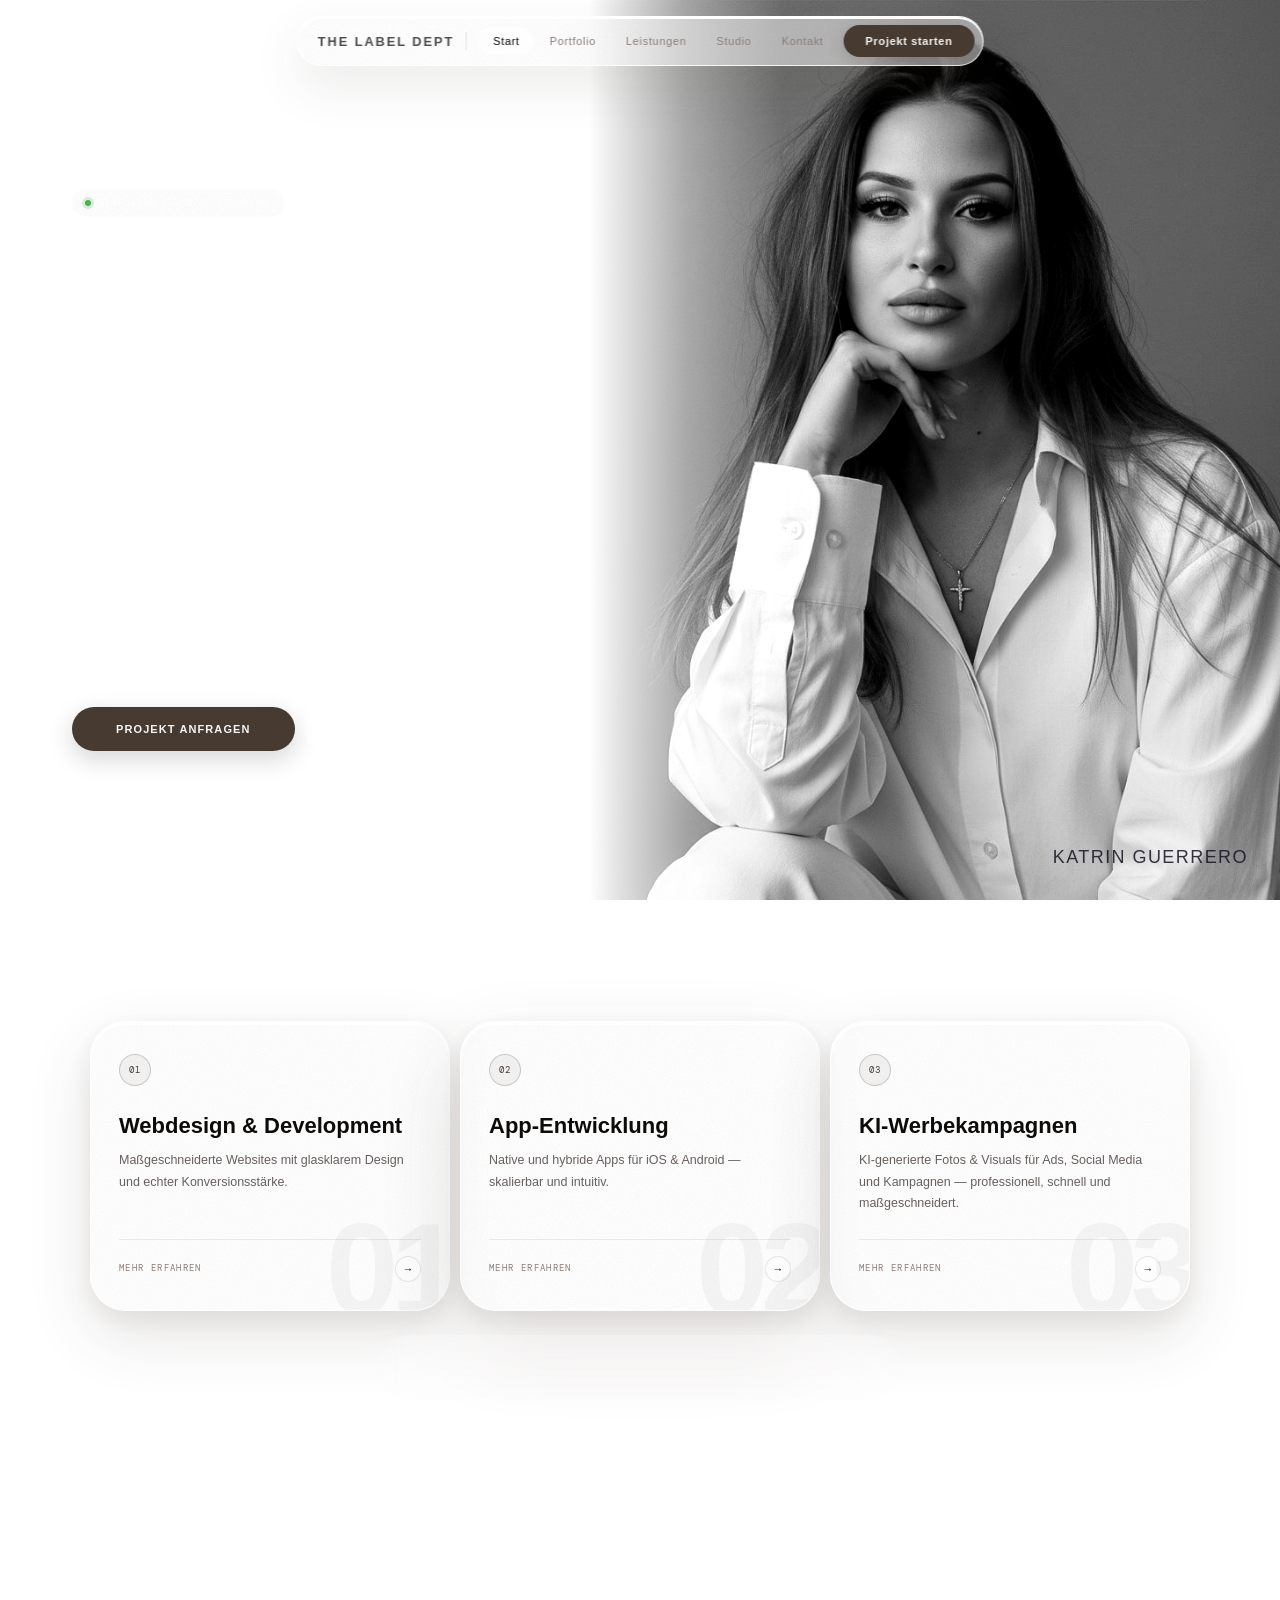
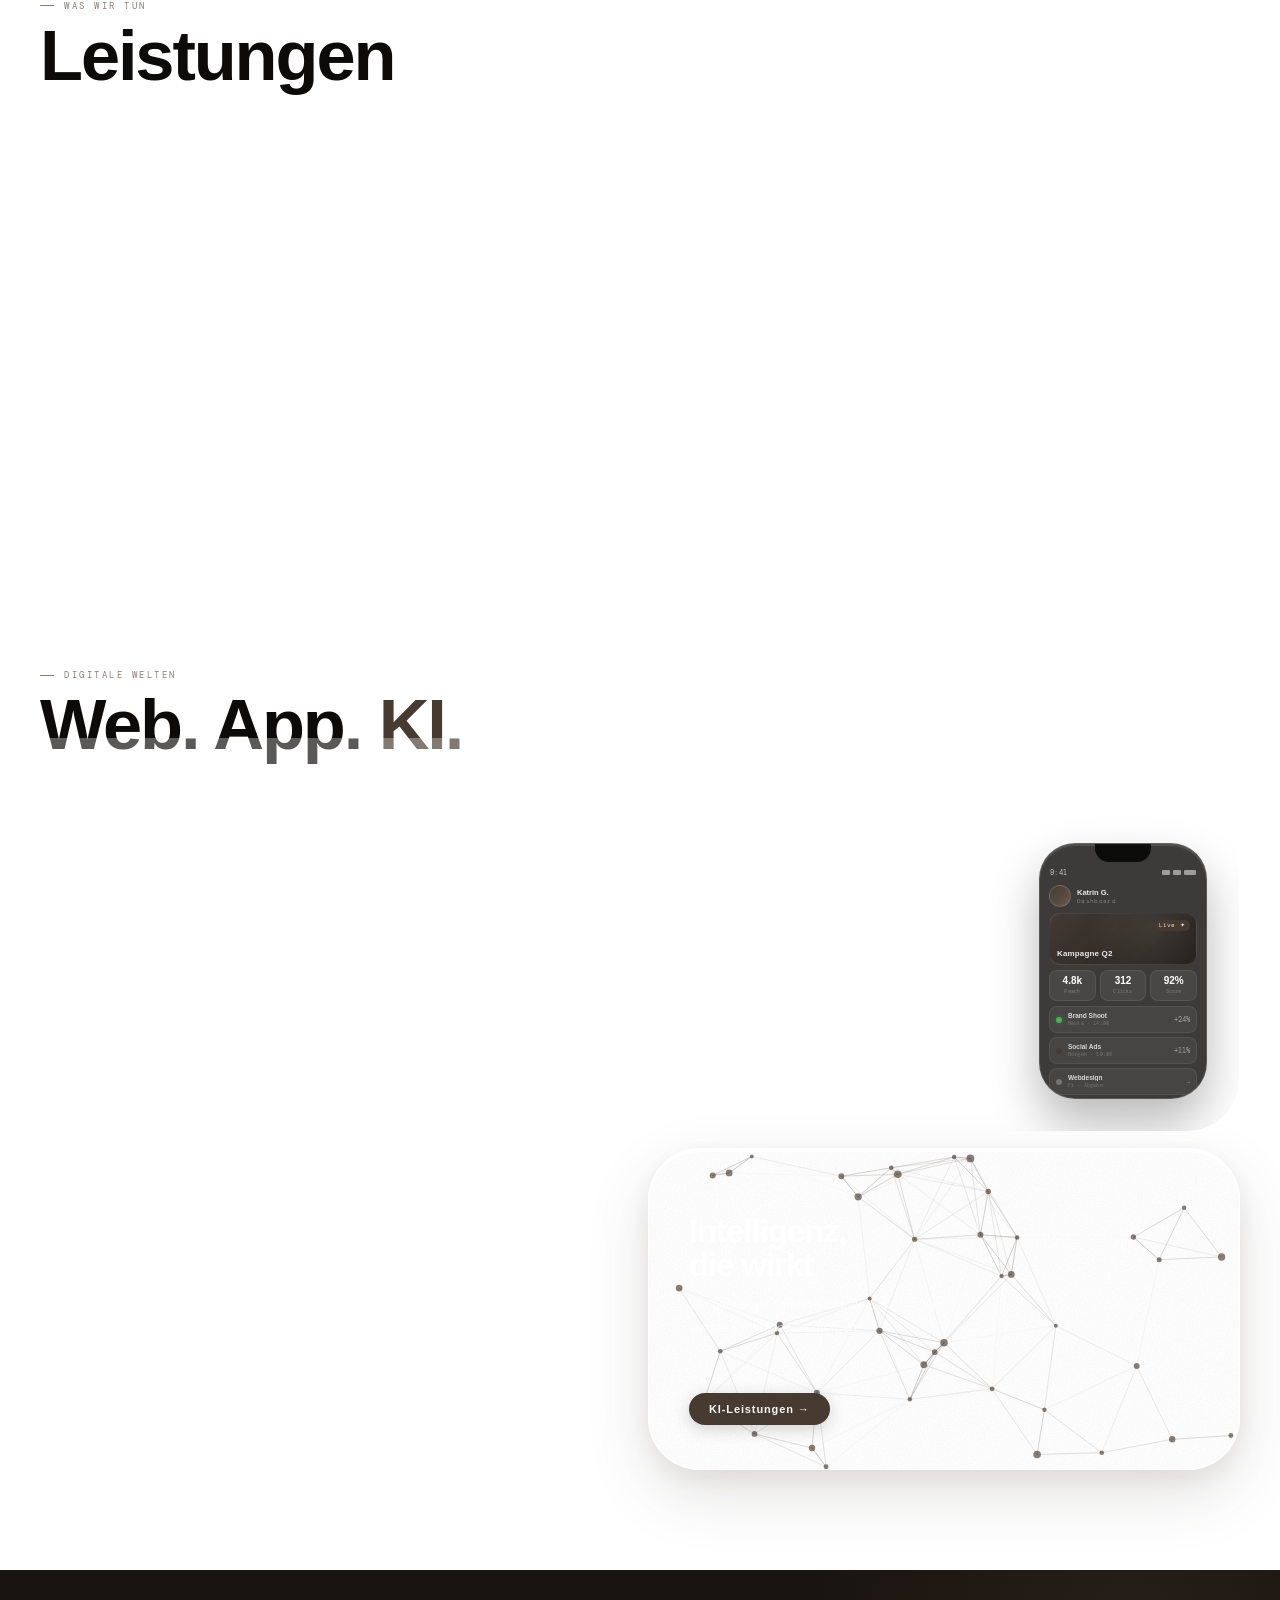
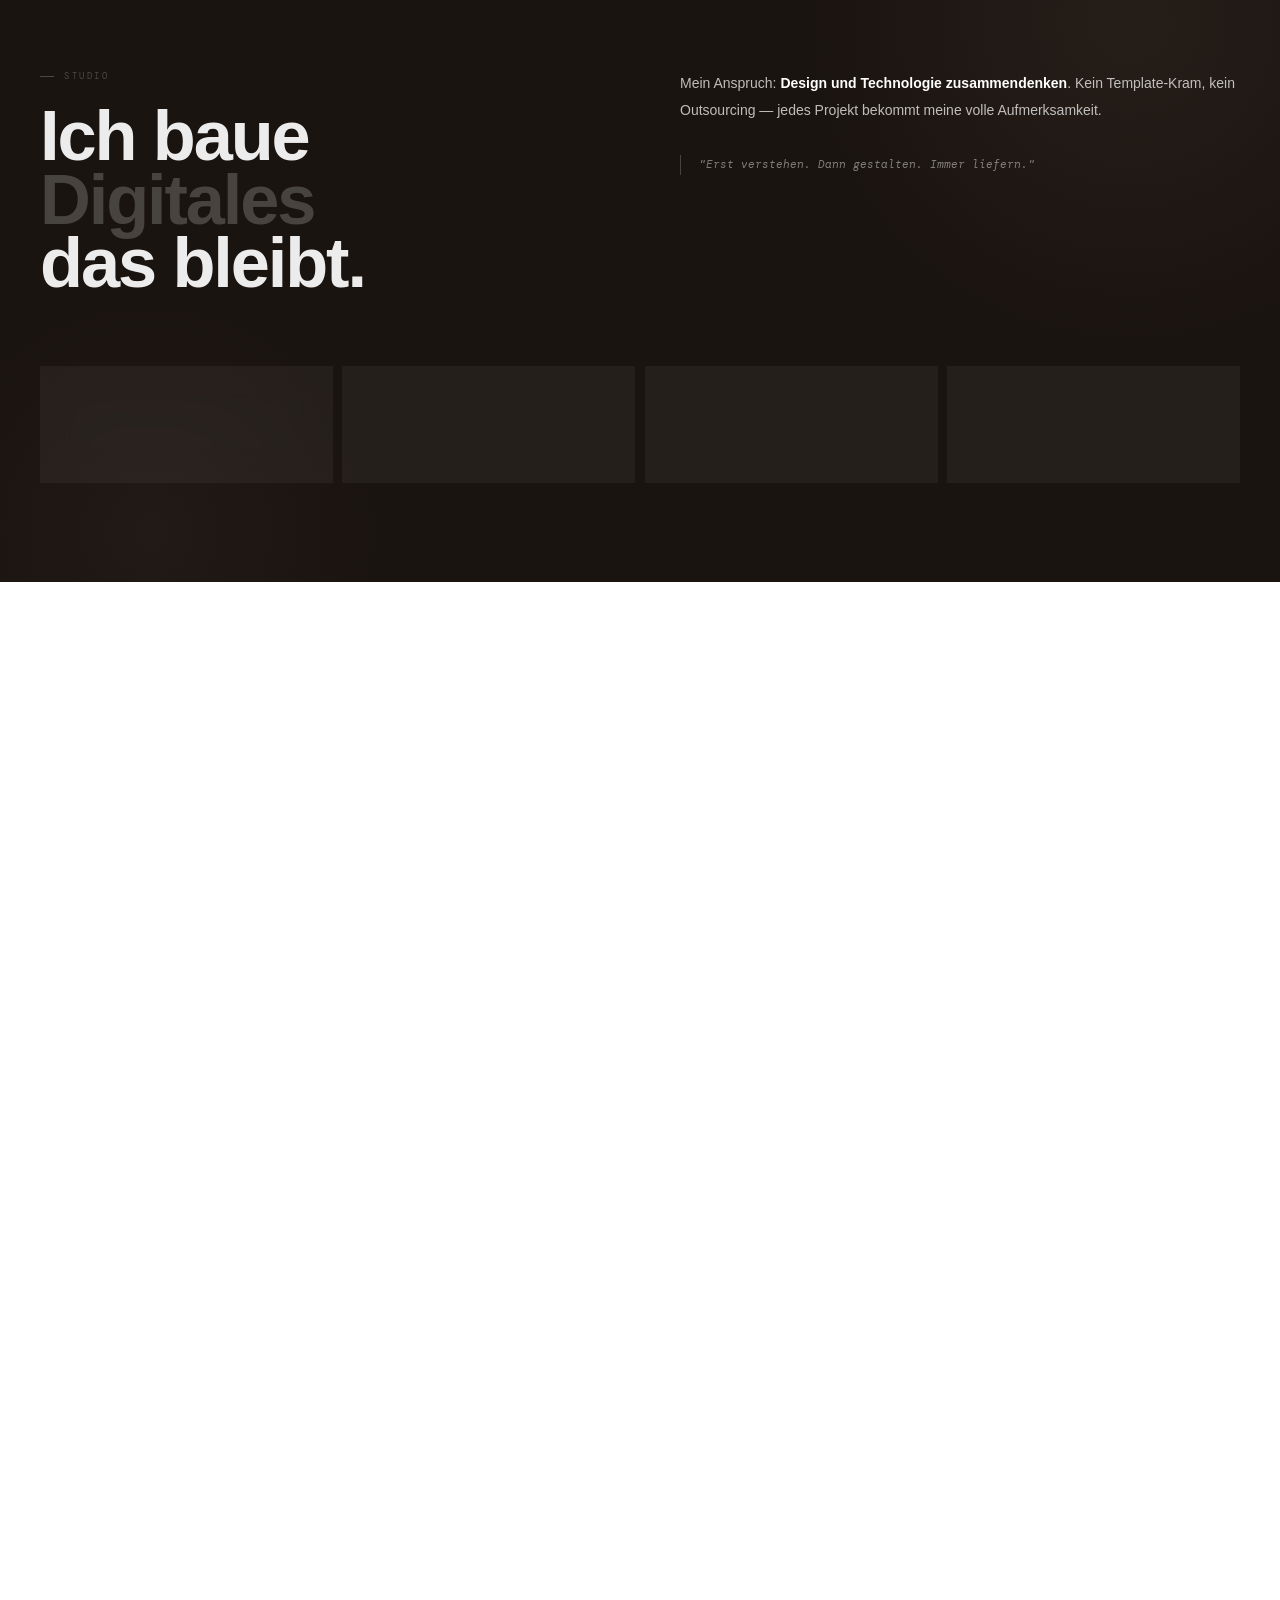
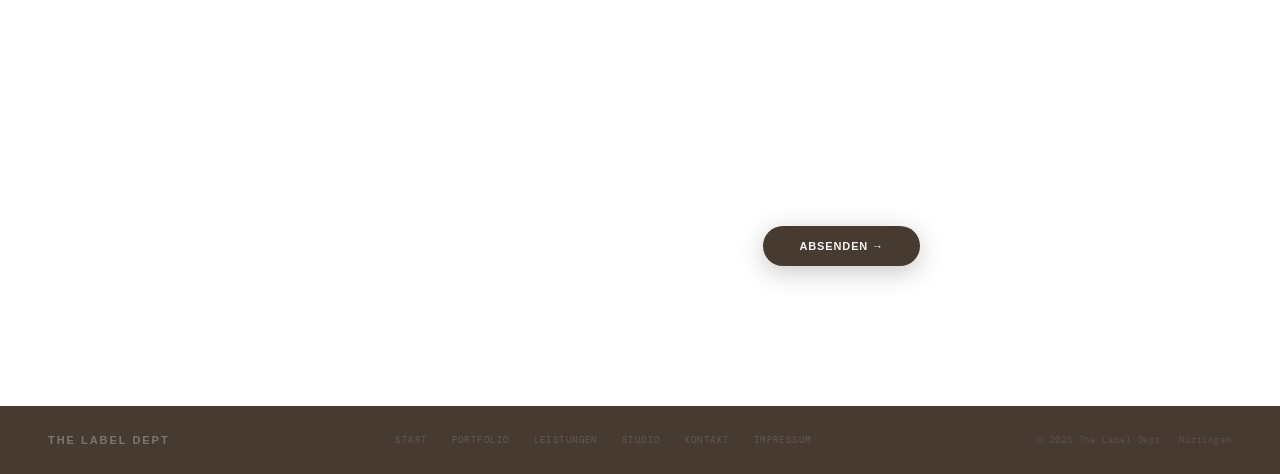
==== commit e45a7469: "Fix mobile hero, swipeable cards, stats bar, hide overlapping mockups" ====
--- a/index.html
+++ b/index.html
@@ -605,29 +605,79 @@
 
 /* ── RESPONSIVE ── */
 @media (max-width: 860px) {
-  .hero-right { display: none; }
-  .hero-left { padding: 100px 24px 60px; max-width: 100%; }
-  .hero-logo-text { font-size: clamp(48px, 12vw, 80px); }
-  .hero-left { text-align: center; align-items: center; min-height: 100vh; }
-  .hero-tagline { text-align: center; }
-  #hero-cards-section { padding: 60px 20px 80px; }
-  .hero-cards { grid-template-columns: 1fr; max-width: 400px; }
-  .hc:nth-child(2), .hc:nth-child(3) { margin-top: 0; }
+  /* Hero — keep photo as full-bleed background */
+  #hero { position: relative; }
+  .hero-right {
+    display: block;
+    position: absolute; inset: 0;
+    width: 100%; height: 100%; z-index: 1;
+  }
+  .hero-photo {
+    -webkit-mask-image: linear-gradient(to bottom, black 40%, transparent 100%);
+    mask-image: linear-gradient(to bottom, black 40%, transparent 100%);
+    object-position: 50% 10%;
+    opacity: 0.38;
+  }
+  .hero-left {
+    position: relative; z-index: 3;
+    padding: 120px 24px 80px;
+    max-width: 100%; min-height: 100vh;
+    text-align: left; align-items: flex-start;
+  }
+  .hero-logo-text { font-size: clamp(52px, 13vw, 88px); }
+  .hero-tagline { text-align: left; }
+  .hero-photo-caption { display: none; }
+
+  /* Swipeable cards */
+  #hero-cards-section { padding: 48px 0 72px; overflow: hidden; }
+  .hero-cards {
+    display: flex; flex-direction: row;
+    overflow-x: auto; scroll-snap-type: x mandatory;
+    -webkit-overflow-scrolling: touch;
+    gap: 12px; padding: 8px 20px 16px;
+    max-width: 100%;
+    scrollbar-width: none;
+  }
+  .hero-cards::-webkit-scrollbar { display: none; }
+  .hc {
+    flex: 0 0 78vw; max-width: 320px;
+    scroll-snap-align: start;
+  }
+
+  /* Stats — compact single line */
+  .hero-stats { border-radius: var(--r-lg); flex-wrap: nowrap; margin: 0 20px; }
+  .hs-item { padding: 10px 14px; flex: 1; }
+  .hs-n { font-size: 16px; }
+  .hs-l { font-size: 7px; }
+
+  /* Services */
   .srv-header-row { padding: 24px 20px; grid-template-columns: 36px 1fr auto; gap: 16px; }
   .srv-body-inner { padding: 0 20px 28px; grid-template-columns: 1fr; gap: 16px; }
+
+  /* Visuals — stack and hide overlapping mockups */
   .vis-grid { grid-template-columns: 1fr; }
-  .vis-card.tall { grid-row: span 1; min-height: 320px; }
+  .vis-card.tall { grid-row: span 1; min-height: 280px; }
+  .app-phone { display: none; }
+  .web-mockup { display: none; }
+  .wdc-orb1, .wdc-orb2, .wdc-orb3 { width: 120px; height: 120px; }
+
+  /* About / Process */
   .about-grid { grid-template-columns: 1fr; gap: 40px; }
   .about-stats { grid-template-columns: repeat(2,1fr); }
   .proc-grid { grid-template-columns: repeat(2,1fr); }
-  .cta-h { font-size: clamp(40px, 10vw, 80px); }
-  .hero-stats { flex-wrap: wrap; border-radius: var(--r-lg); }
+  .cta-form-row { grid-template-columns: 1fr; }
 }
 @media (max-width: 600px) {
-  #services, #visuals, #about, #process, #cta { padding-left: 20px; padding-right: 20px; }
+  .hero-left { padding: 110px 18px 60px; }
+  .hero-logo-text { font-size: clamp(46px, 14vw, 72px); }
+  #services, #visuals, #about, #process, #cta { padding-left: 18px; padding-right: 18px; }
   .proc-grid { grid-template-columns: 1fr; }
   .about-stats { grid-template-columns: repeat(2,1fr); }
   .srv-header-row { grid-template-columns: 28px 1fr auto; }
+  .hc { flex: 0 0 85vw; }
+  .hero-stats { margin: 0 18px; }
+  .hs-item { padding: 9px 10px; }
+  .hs-n { font-size: 14px; }
 }
 </style>
 </head>
--- a/css/styles.css
+++ b/css/styles.css
@@ -237,15 +237,68 @@
   color: var(--ink2);
 }
 
+/* ── Mobile Nav ── */
+.nav-hamburger {
+  display: none;
+  width: 36px; height: 36px; border-radius: 50%;
+  background: rgba(255,255,255,0.6);
+  border: 1px solid rgba(255,255,255,0.85);
+  align-items: center; justify-content: center;
+  cursor: pointer; flex-shrink: 0;
+  transition: background 0.2s;
+}
+.nav-hamburger span,
+.nav-hamburger span::before,
+.nav-hamburger span::after {
+  display: block; width: 14px; height: 1.5px;
+  background: var(--ink); border-radius: 2px; transition: all 0.3s;
+}
+.nav-hamburger span { position: relative; }
+.nav-hamburger span::before { content:''; position:absolute; top:-4px; left:0; }
+.nav-hamburger span::after  { content:''; position:absolute; top: 4px; left:0; }
+.nav-hamburger.open span   { background: transparent; }
+.nav-hamburger.open span::before { transform:rotate(45deg); top:0; }
+.nav-hamburger.open span::after  { transform:rotate(-45deg); top:0; }
+.mobile-menu {
+  display: none; position: fixed; inset: 0; z-index: 998;
+  background: rgba(255,255,255,0.94);
+  backdrop-filter: blur(32px) saturate(2);
+  -webkit-backdrop-filter: blur(32px) saturate(2);
+  flex-direction: column; align-items: center; justify-content: center; gap: 4px;
+  opacity: 0; transition: opacity 0.3s;
+}
+.mobile-menu.open { display: flex; opacity: 1; }
+.mobile-menu a {
+  font-family: 'Clash Display', sans-serif;
+  font-size: clamp(30px, 9vw, 52px); font-weight: 600;
+  color: var(--ink); letter-spacing: -0.02em;
+  text-decoration: none; padding: 10px 28px; transition: color 0.2s;
+}
+.mobile-menu a:hover, .mobile-menu a.active { color: var(--accent); }
+.mobile-menu .mob-cta {
+  margin-top: 20px; background: var(--accent);
+  color: rgba(255,255,255,0.95); padding: 14px 40px;
+  border-radius: var(--r-full); font-family: 'Cabinet Grotesk', sans-serif;
+  font-size: 13px; font-weight: 700; letter-spacing: 0.08em;
+}
 /* ── Responsive ── */
 @media (max-width: 860px) {
-  nav .nav-links { display: none; }
-  .section { padding: 72px 24px; }
-  .page-hero { padding: 140px 24px 60px; }
-  footer { padding: 24px; flex-direction: column; text-align: center; }
-  .f-links { justify-content: center; }
+  nav .nav-links, nav .nav-cta { display: none; }
+  .nav-hamburger { display: flex; }
+  .section { padding: 64px 20px; }
+  .page-hero { padding: 130px 20px 56px; }
+  .sec-h { font-size: clamp(32px, 9vw, 56px); }
+  footer { padding: 28px 20px; flex-direction: column; text-align: center; gap: 20px; }
+  .f-links { justify-content: center; flex-wrap: wrap; gap: 16px; }
 }
 @media (max-width: 600px) {
-  nav { padding: 8px 8px 8px 16px; }
-  nav .nav-cta { padding: 8px 16px; font-size: 10px; }
-}
+  nav { top: 12px; padding: 8px 8px 8px 16px; gap: 8px; }
+  .nav-logo-text { font-size: 11px; }
+  .nav-divider { display: none; }
+  .page-hero { padding: 110px 18px 48px; }
+  .section { padding: 52px 18px; }
+  .mi { font-size: 9px; padding: 0 24px; }
+  .btn-main, .btn-ghost { padding: 13px 28px; font-size: 10px; }
+  footer { padding: 24px 18px; }
+  .f-links a { font-size: 8px; }
+}
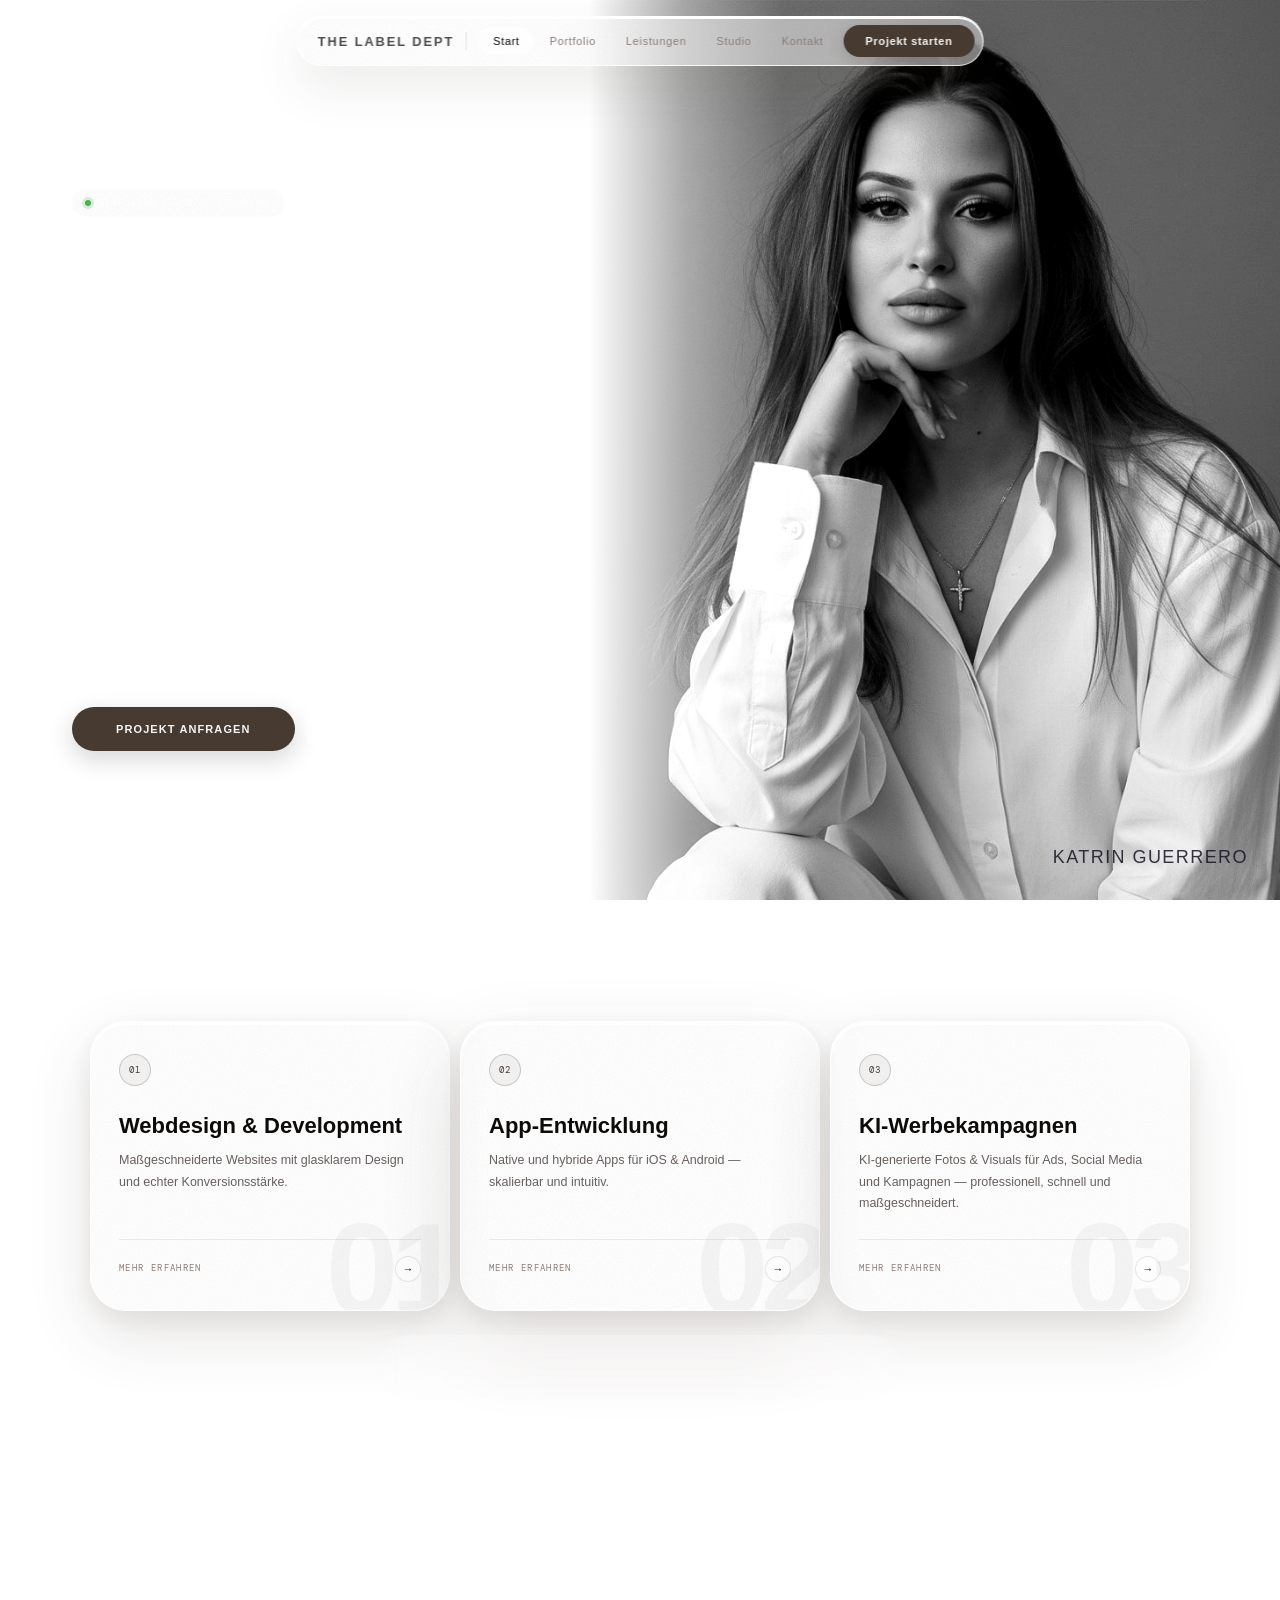
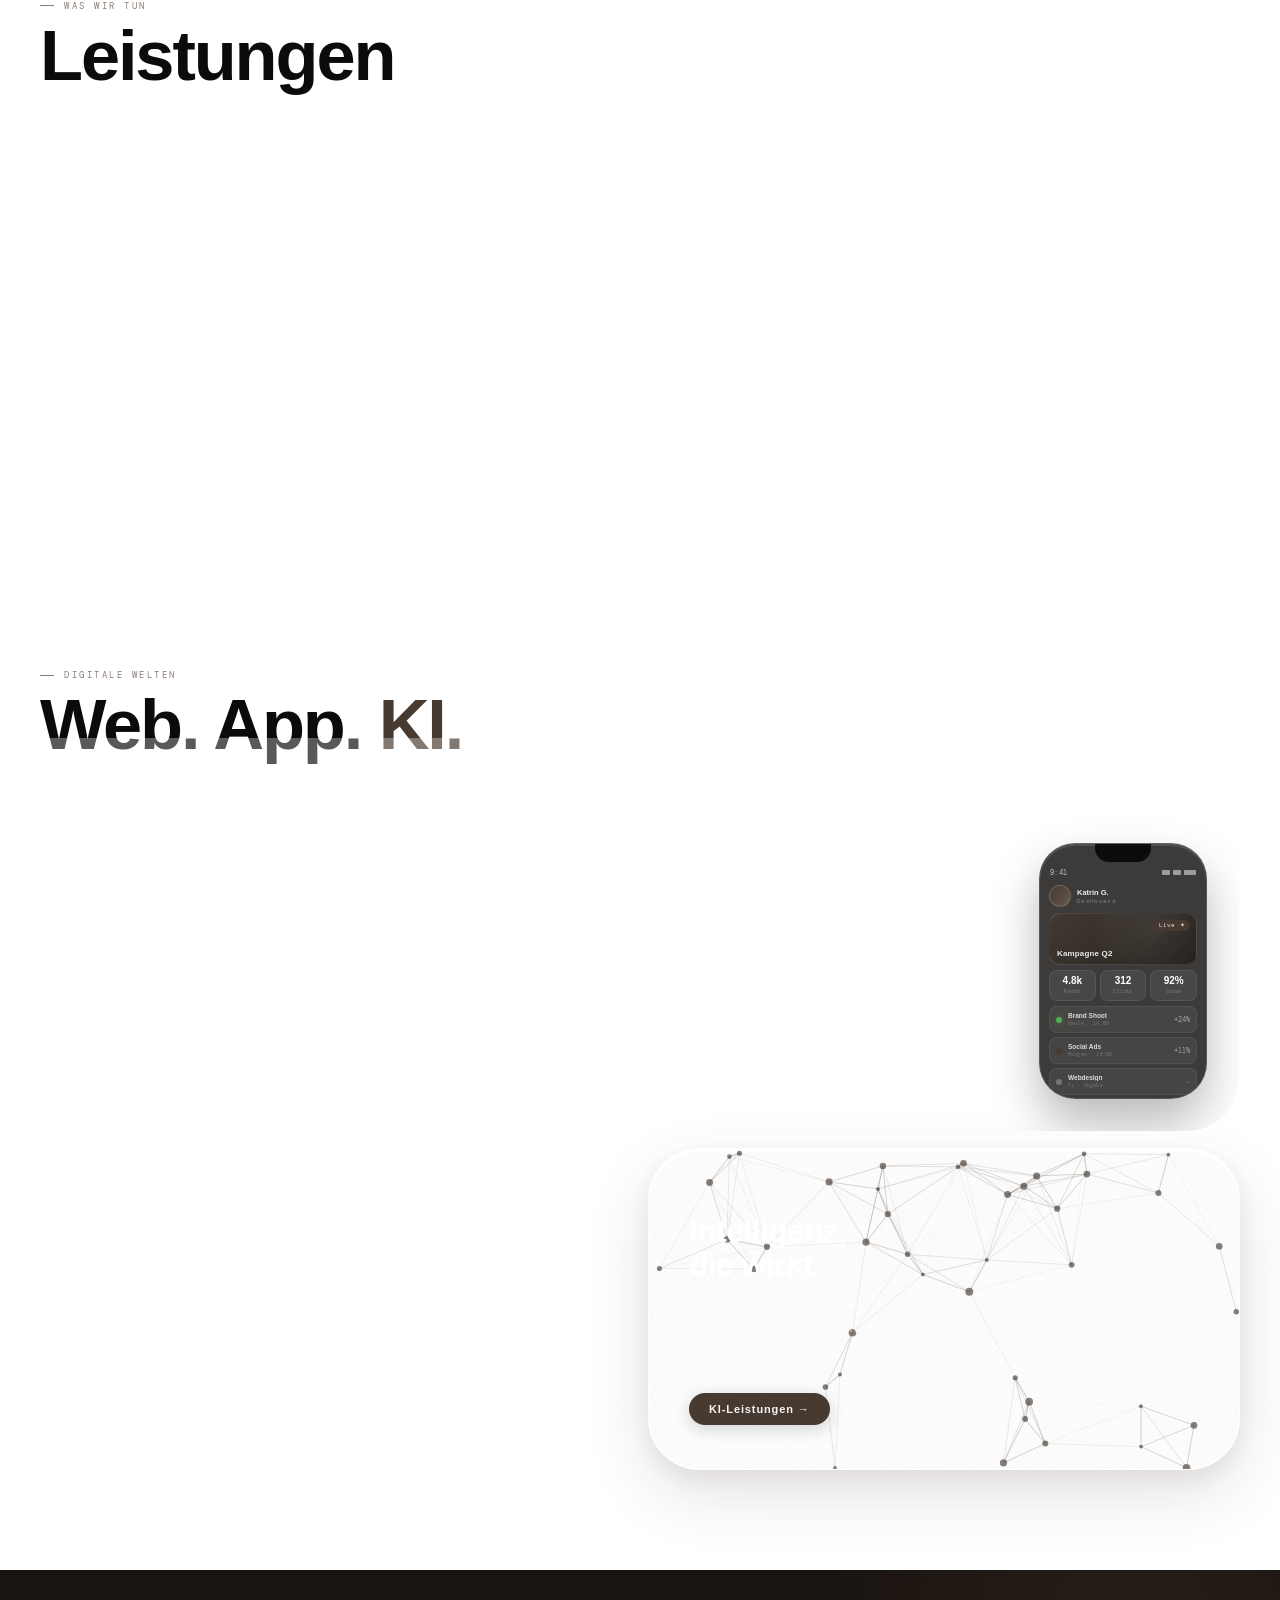
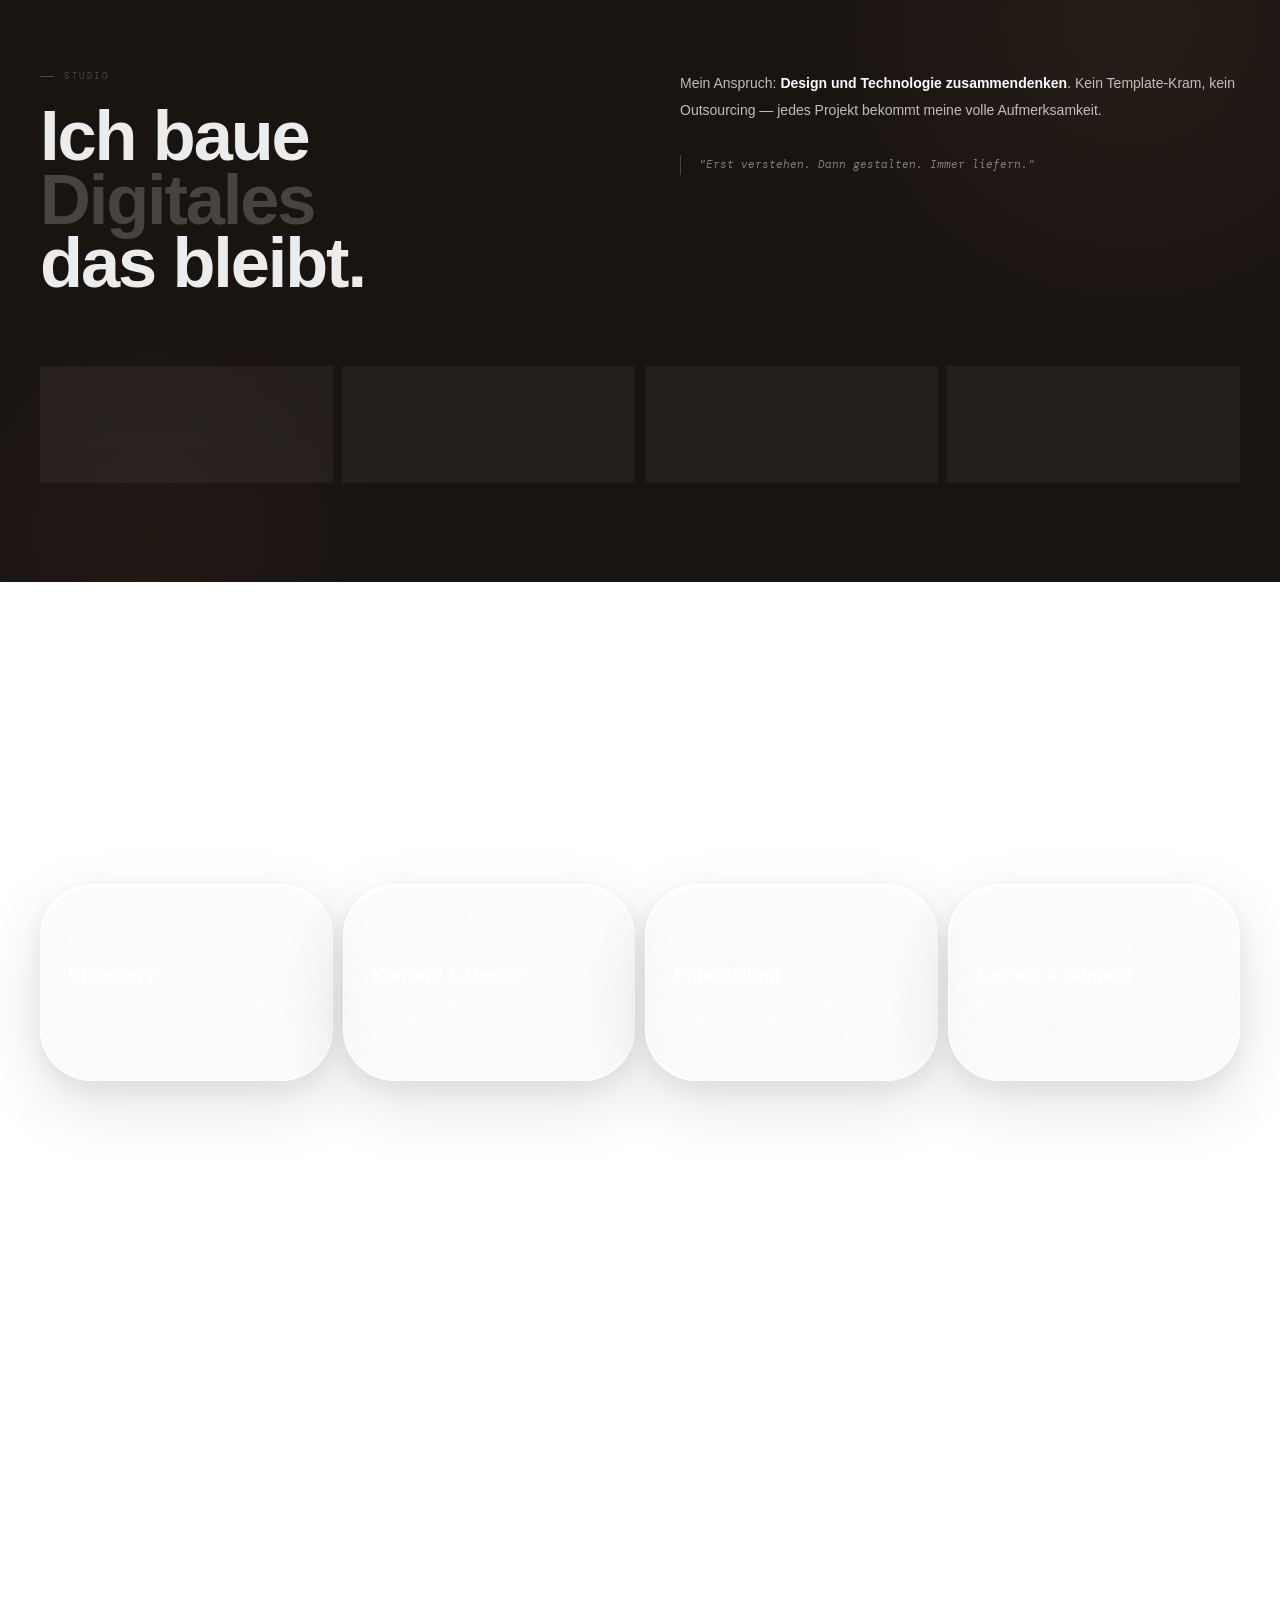
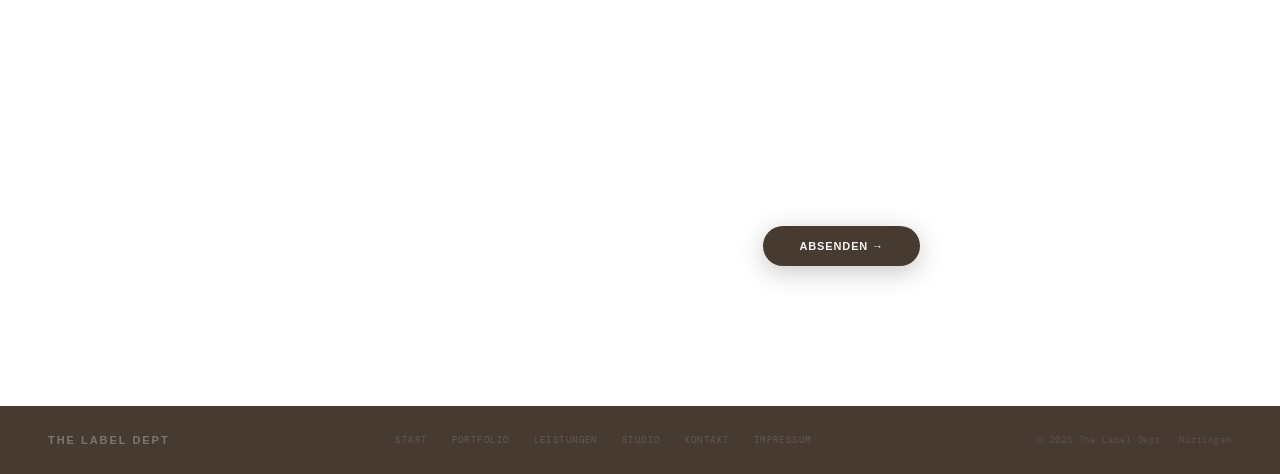
==== commit d15c7816: "Mobile: cinematic hero, swipe dots, horizontal process scroll, tighter layout" ====
--- a/index.html
+++ b/index.html
@@ -603,81 +603,133 @@
 }
 .cta-send-btn:hover { background: var(--ink); transform: translateY(-2px); }
 
+/* ── MOBILE SWIPE DOTS ── */
+.card-dots {
+  display: none; justify-content: center; gap: 6px;
+  padding: 8px 0 0;
+}
+.card-dot {
+  width: 6px; height: 6px; border-radius: 50%;
+  background: rgba(28,24,36,0.15); transition: all 0.3s;
+}
+.card-dot.active { background: var(--accent); width: 18px; border-radius: 3px; }
+
 /* ── RESPONSIVE ── */
 @media (max-width: 860px) {
-  /* Hero — keep photo as full-bleed background */
-  #hero { position: relative; }
+
+  /* ── Hero: cinematic full-bleed ── */
+  #hero { min-height: 100svh; }
   .hero-right {
-    display: block;
-    position: absolute; inset: 0;
+    display: block; position: absolute; inset: 0;
     width: 100%; height: 100%; z-index: 1;
   }
   .hero-photo {
-    -webkit-mask-image: linear-gradient(to bottom, black 40%, transparent 100%);
-    mask-image: linear-gradient(to bottom, black 40%, transparent 100%);
-    object-position: 50% 10%;
-    opacity: 0.38;
+    object-position: 50% 12%; opacity: 1;
+    -webkit-mask-image: linear-gradient(to bottom, black 55%, transparent 100%);
+    mask-image: linear-gradient(to bottom, black 55%, transparent 100%);
+    filter: grayscale(1) contrast(1.05) brightness(0.85);
+  }
+  /* dark gradient so text always readable */
+  .hero-right::after {
+    content: '';
+    position: absolute; inset: 0;
+    background: linear-gradient(to top, rgba(13,11,9,0.82) 0%, rgba(13,11,9,0.3) 50%, transparent 100%);
+    z-index: 2;
   }
   .hero-left {
-    position: relative; z-index: 3;
-    padding: 120px 24px 80px;
-    max-width: 100%; min-height: 100vh;
-    text-align: left; align-items: flex-start;
+    position: absolute; bottom: 0; left: 0; right: 0;
+    z-index: 4; min-height: unset;
+    padding: 0 24px 52px;
+    justify-content: flex-end; align-items: flex-start;
   }
-  .hero-logo-text { font-size: clamp(52px, 13vw, 88px); }
-  .hero-tagline { text-align: left; }
+  .hero-status { margin-bottom: 16px; }
+  .hero-logo-wrap { margin-bottom: 12px; }
+  .hero-logo-text {
+    font-size: clamp(52px, 14vw, 82px);
+    color: white;
+  }
+  .hero-tagline {
+    font-size: 10px; letter-spacing: 0.18em;
+    margin-bottom: 28px; color: rgba(255,255,255,0.6);
+  }
+  .hero-ctas .btn-main { padding: 13px 28px; font-size: 11px; }
+  .hero-ctas .btn-ghost { padding: 13px 24px; font-size: 11px; }
+  .hero-scroll { display: none; }
   .hero-photo-caption { display: none; }
 
-  /* Swipeable cards */
-  #hero-cards-section { padding: 48px 0 72px; overflow: hidden; }
+  /* ── Swipeable service cards ── */
+  #hero-cards-section { padding: 36px 0 56px; }
   .hero-cards {
     display: flex; flex-direction: row;
     overflow-x: auto; scroll-snap-type: x mandatory;
     -webkit-overflow-scrolling: touch;
-    gap: 12px; padding: 8px 20px 16px;
-    max-width: 100%;
+    gap: 10px; padding: 4px 20px 8px;
     scrollbar-width: none;
   }
   .hero-cards::-webkit-scrollbar { display: none; }
-  .hc {
-    flex: 0 0 78vw; max-width: 320px;
-    scroll-snap-align: start;
+  .hc { flex: 0 0 76vw; max-width: 300px; scroll-snap-align: start; }
+  .card-dots { display: flex; padding: 12px 0 0; }
+
+  /* ── Stats bar: tight single line ── */
+  .hero-stats { flex-wrap: nowrap; margin: 0 20px; border-radius: var(--r-lg); }
+  .hs-item { padding: 10px 10px; flex: 1; }
+  .hs-n { font-size: 15px; }
+  .hs-l { font-size: 6.5px; letter-spacing: 0.1em; }
+
+  /* ── Services accordion ── */
+  #services { padding: 72px 0 0; }
+  .srv-top { padding: 0 20px; }
+  .srv-header-row { padding: 22px 20px; grid-template-columns: 36px 1fr auto; gap: 14px; }
+  .srv-title { font-size: clamp(18px, 5vw, 28px); }
+  .srv-body-inner { padding: 0 20px 28px; grid-template-columns: 1fr; gap: 14px; }
+
+  /* ── Visuals: clean stacked, no overlapping ── */
+  #visuals { padding: 72px 20px; }
+  .vis-grid { grid-template-columns: 1fr; gap: 12px; }
+  .vis-card { min-height: 220px; padding: 32px 28px; }
+  .vis-card.tall { grid-row: span 1; min-height: 220px; }
+  .vis-card-title { font-size: clamp(22px, 6vw, 32px); }
+  .app-phone, .web-mockup { display: none; }
+  .wdc-orb1 { width: 130px; height: 130px; top: -30px; right: -30px; }
+  .wdc-orb2, .wdc-orb3 { display: none; }
+
+  /* ── About ── */
+  #about { padding: 72px 20px; }
+  .about-grid { grid-template-columns: 1fr; gap: 32px; }
+  .about-stats { grid-template-columns: repeat(2,1fr); gap: 8px; margin-top: 40px; }
+  .astat { padding: 20px 16px; }
+  .astat-n { font-size: 32px; }
+
+  /* ── Process: horizontal swipe ── */
+  #process { padding: 72px 0; }
+  .proc-head { padding: 0 20px; flex-direction: column; align-items: flex-start; gap: 8px; }
+  .proc-sub { text-align: left; max-width: 100%; margin-top: 4px; }
+  .proc-grid {
+    display: flex; overflow-x: auto; scroll-snap-type: x mandatory;
+    -webkit-overflow-scrolling: touch;
+    gap: 10px; padding: 4px 20px 8px;
+    scrollbar-width: none;
   }
-
-  /* Stats — compact single line */
-  .hero-stats { border-radius: var(--r-lg); flex-wrap: nowrap; margin: 0 20px; }
-  .hs-item { padding: 10px 14px; flex: 1; }
-  .hs-n { font-size: 16px; }
-  .hs-l { font-size: 7px; }
-
-  /* Services */
-  .srv-header-row { padding: 24px 20px; grid-template-columns: 36px 1fr auto; gap: 16px; }
-  .srv-body-inner { padding: 0 20px 28px; grid-template-columns: 1fr; gap: 16px; }
-
-  /* Visuals — stack and hide overlapping mockups */
-  .vis-grid { grid-template-columns: 1fr; }
-  .vis-card.tall { grid-row: span 1; min-height: 280px; }
-  .app-phone { display: none; }
-  .web-mockup { display: none; }
-  .wdc-orb1, .wdc-orb2, .wdc-orb3 { width: 120px; height: 120px; }
-
-  /* About / Process */
-  .about-grid { grid-template-columns: 1fr; gap: 40px; }
-  .about-stats { grid-template-columns: repeat(2,1fr); }
-  .proc-grid { grid-template-columns: repeat(2,1fr); }
-  .cta-form-row { grid-template-columns: 1fr; }
-}
+  .proc-grid::-webkit-scrollbar { display: none; }
+  .proc-card { flex: 0 0 72vw; max-width: 280px; scroll-snap-align: start; }
+
+  /* ── CTA ── */
+  #cta { padding: 80px 20px 100px; }
+  .cta-form-row { grid-template-columns: 1fr; gap: 0; }
+  .cta-form-submit { flex-direction: column; gap: 12px; align-items: stretch; }
+  .cta-send-btn { width: 100%; text-align: center; padding: 15px; }
+  .cta-form-note { text-align: center; }
+}
+
 @media (max-width: 600px) {
-  .hero-left { padding: 110px 18px 60px; }
-  .hero-logo-text { font-size: clamp(46px, 14vw, 72px); }
-  #services, #visuals, #about, #process, #cta { padding-left: 18px; padding-right: 18px; }
-  .proc-grid { grid-template-columns: 1fr; }
-  .about-stats { grid-template-columns: repeat(2,1fr); }
-  .srv-header-row { grid-template-columns: 28px 1fr auto; }
-  .hc { flex: 0 0 85vw; }
+  .hero-left { padding: 0 18px 44px; }
+  .hero-logo-text { font-size: clamp(44px, 15vw, 68px); }
+  .hc { flex: 0 0 83vw; }
   .hero-stats { margin: 0 18px; }
-  .hs-item { padding: 9px 10px; }
-  .hs-n { font-size: 14px; }
+  .hs-item { padding: 9px 8px; }
+  .hs-n { font-size: 13px; }
+  .hs-l { font-size: 6px; }
+  .proc-card { flex: 0 0 80vw; }
 }
 </style>
 </head>
@@ -785,6 +837,11 @@
         <a href="services.html" class="hc-arrow">→</a>
       </div>
     </div>
+  </div>
+  <div class="card-dots" id="card-dots">
+    <div class="card-dot active"></div>
+    <div class="card-dot"></div>
+    <div class="card-dot"></div>
   </div>
   <div class="hero-stats">
     <div class="hs-item"><div class="hs-n">48+</div><div class="hs-l">Projekte</div></div>
@@ -1152,5 +1209,17 @@
 </footer>
 
 <script src="js/main.js"></script>
+<script>
+// Swipe dot sync for service cards
+(function() {
+  const track = document.querySelector('.hero-cards');
+  const dots  = document.querySelectorAll('#card-dots .card-dot');
+  if (!track || !dots.length) return;
+  track.addEventListener('scroll', () => {
+    const idx = Math.round(track.scrollLeft / track.offsetWidth);
+    dots.forEach((d, i) => d.classList.toggle('active', i === idx));
+  }, { passive: true });
+})();
+</script>
 </body>
 </html>
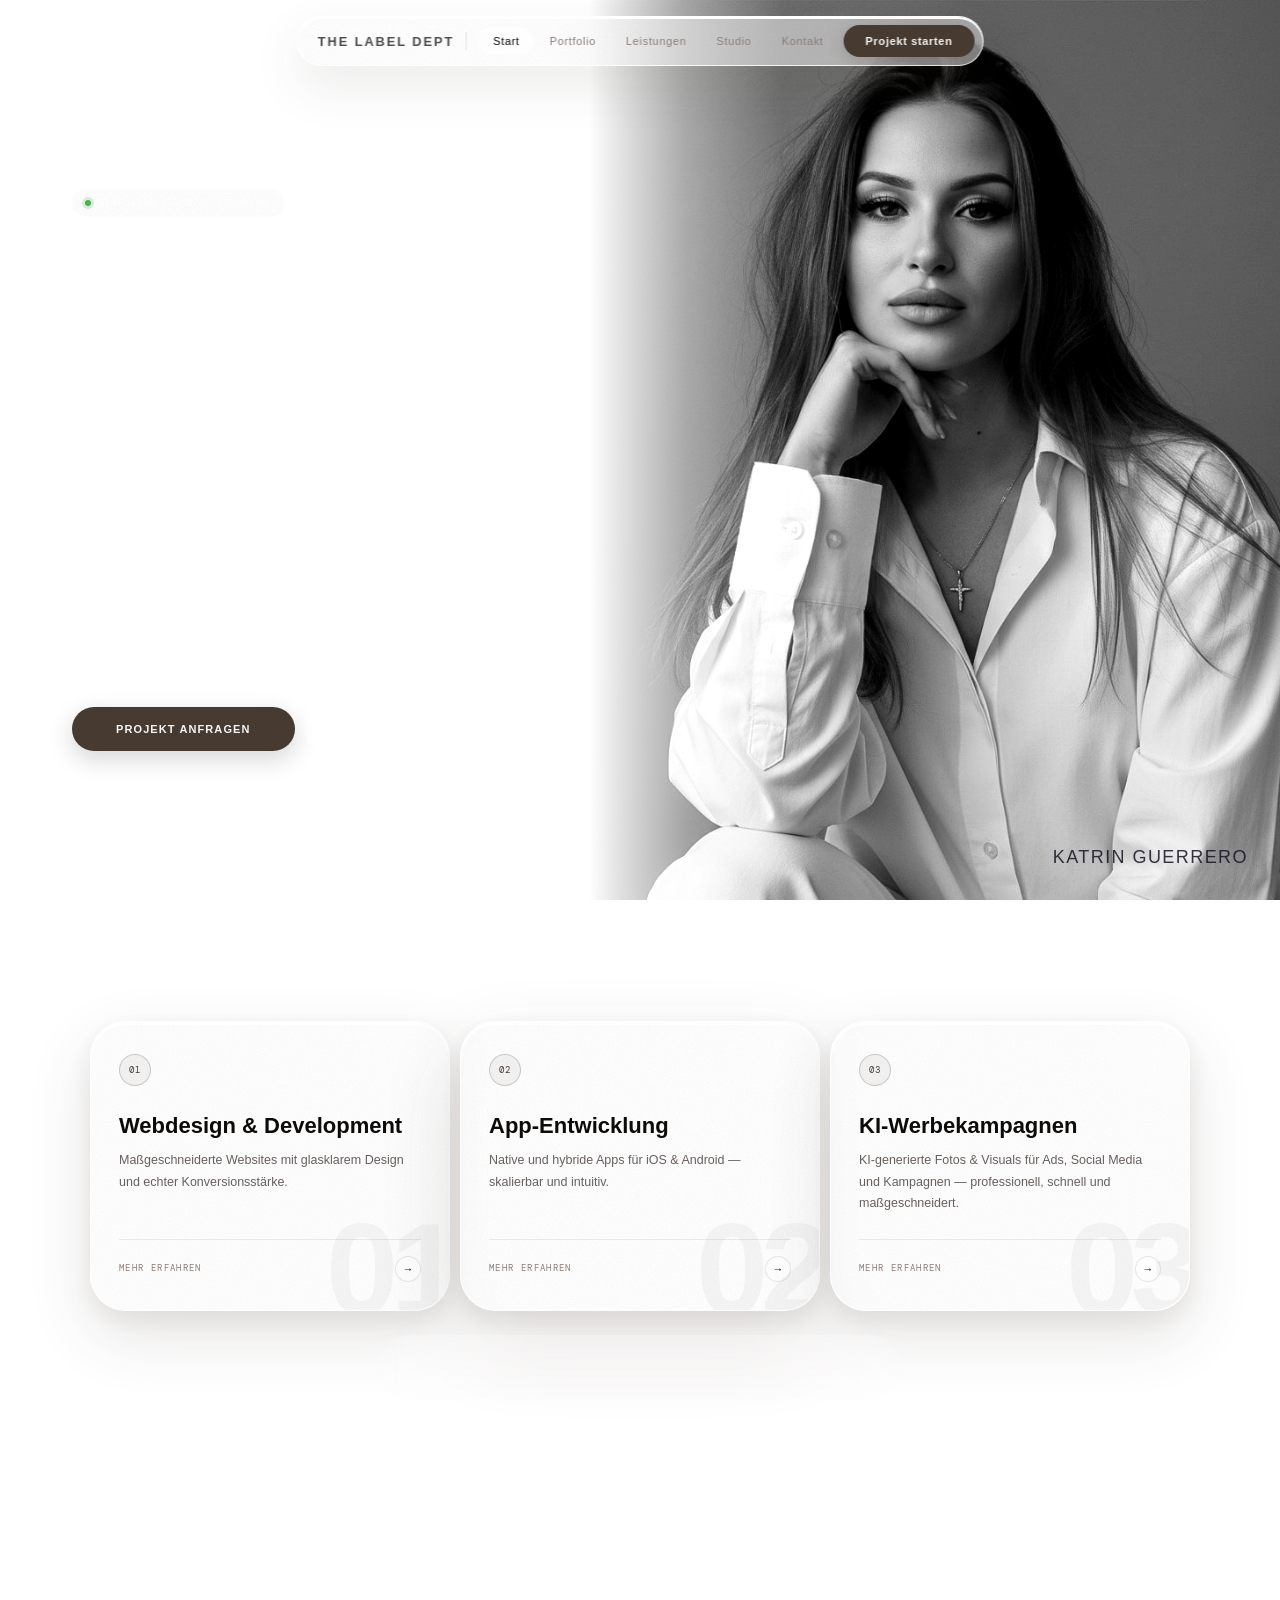
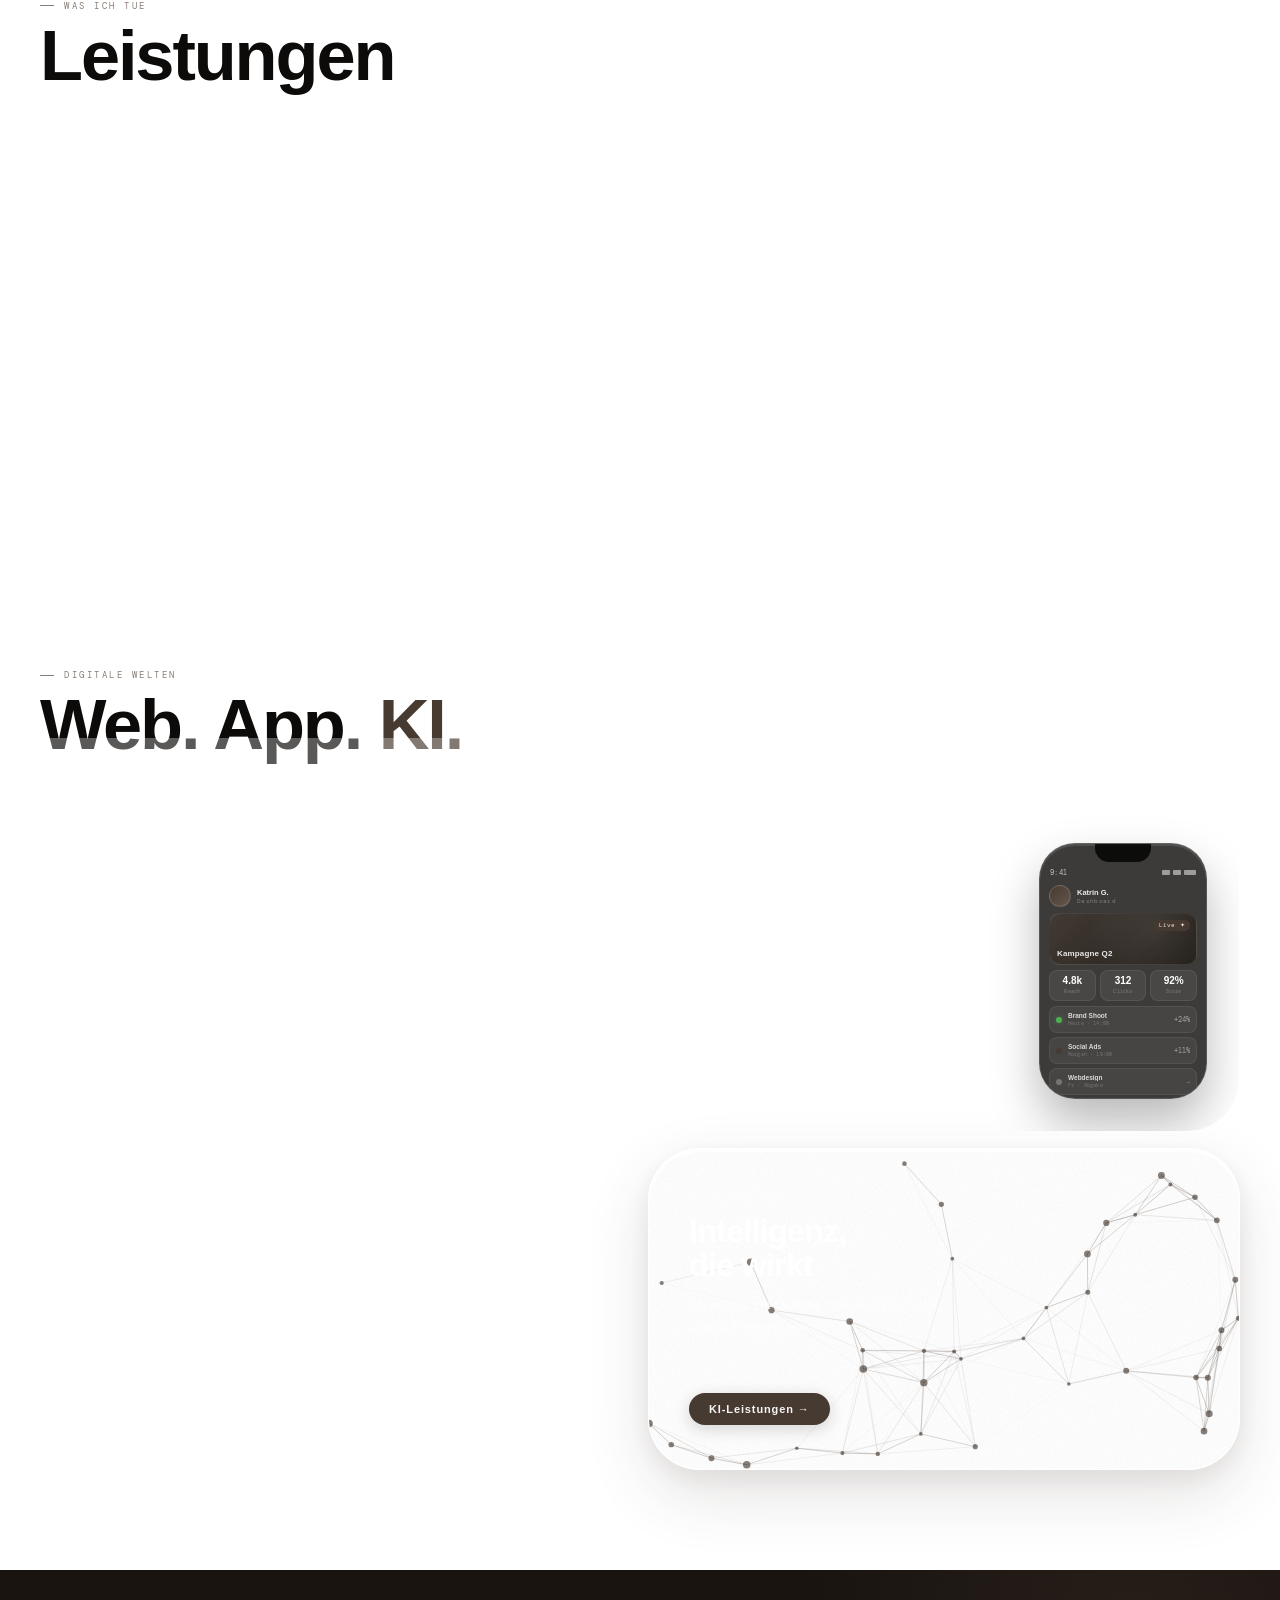
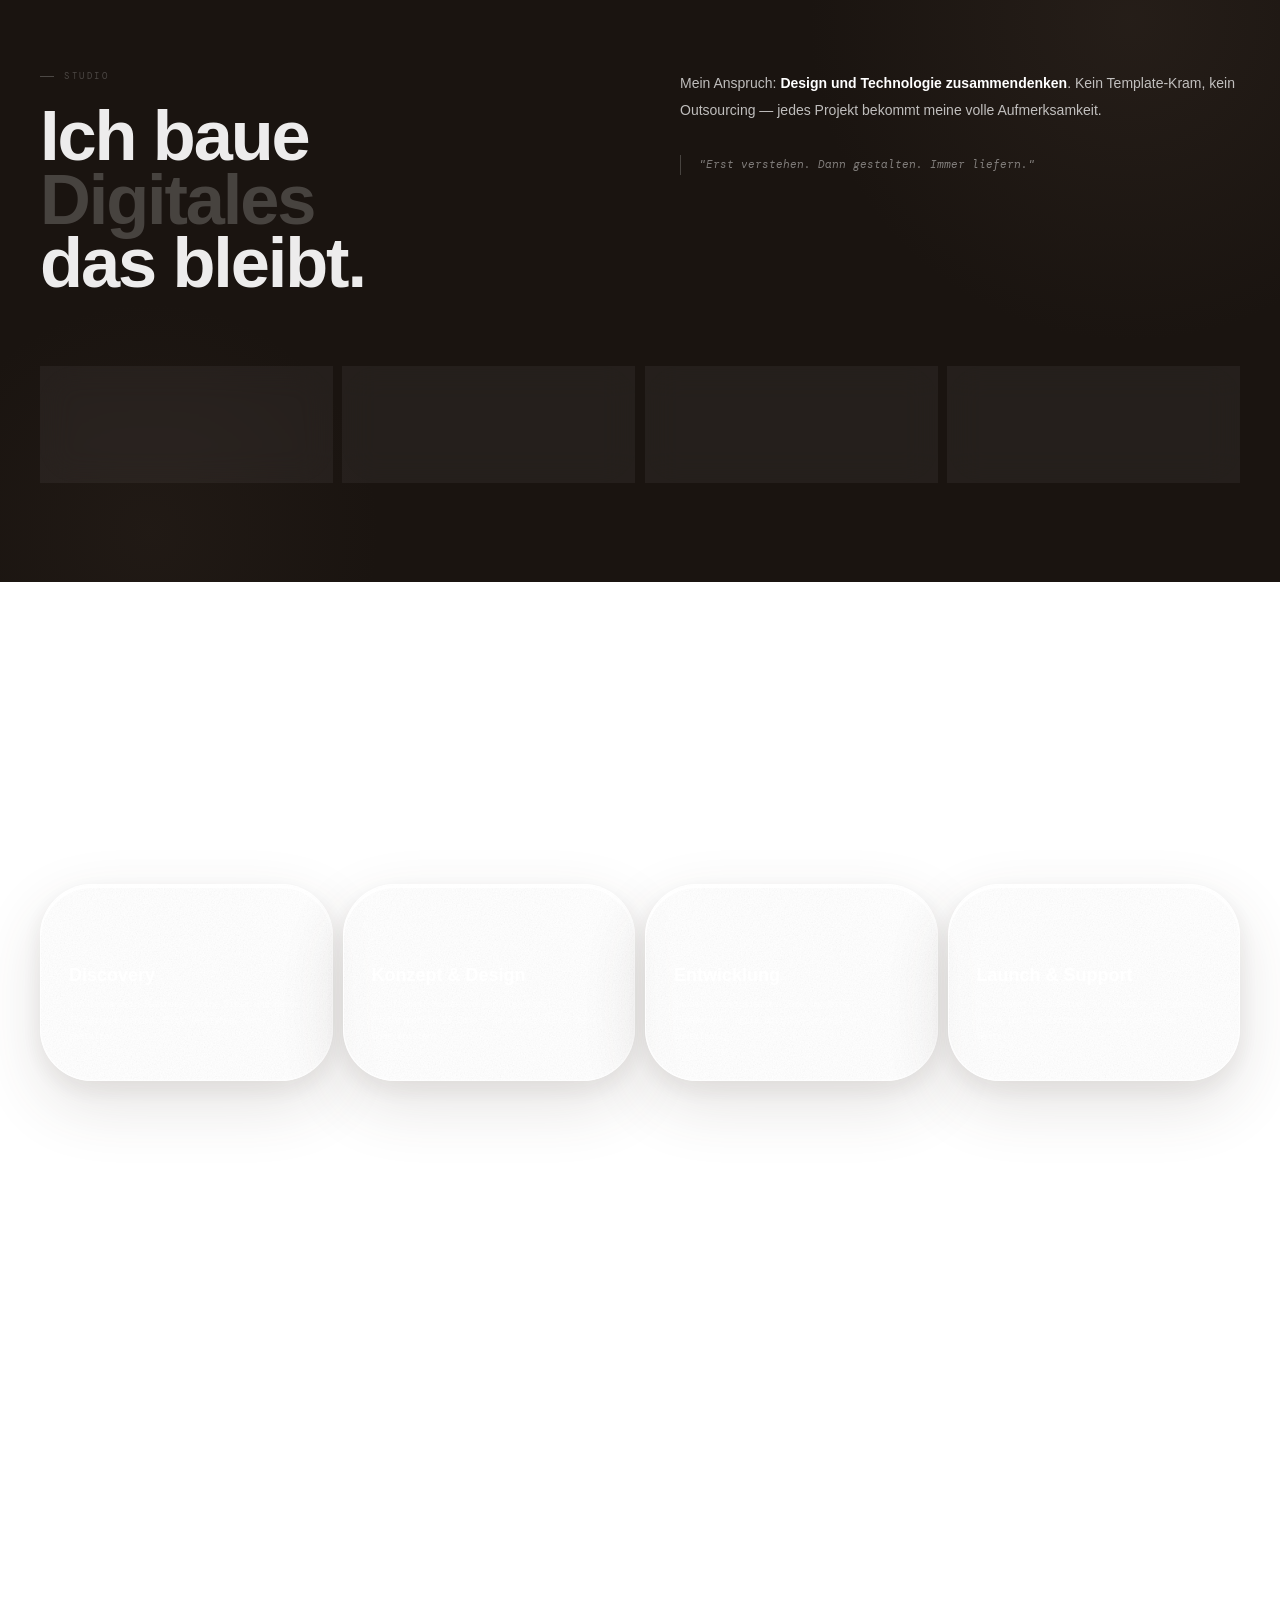
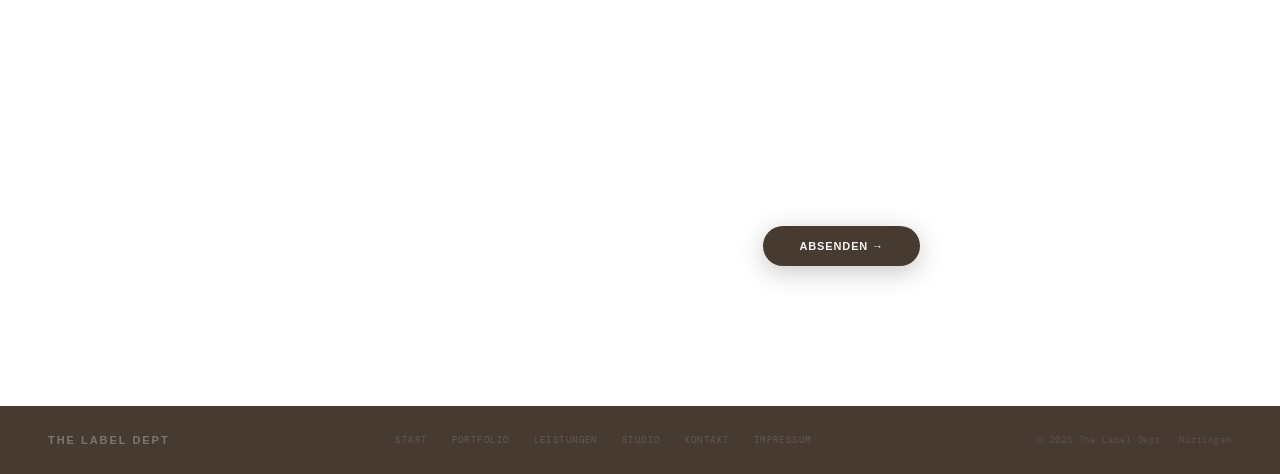
==== commit 9ef3c4ed: "Rewrite all copy on index.html in Ich-Form" ====
--- a/index.html
+++ b/index.html
@@ -855,10 +855,10 @@
 <section id="services">
   <div class="srv-top r">
     <div>
-      <div class="sec-label">Was wir tun</div>
+      <div class="sec-label">Was ich tue</div>
       <h2 class="sec-h">Leistungen</h2>
     </div>
-    <p class="srv-sub">Wir begleiten euer Projekt von der ersten Idee bis zum fertigen Produkt.</p>
+    <p class="srv-sub">Ich begleite dein Projekt von der ersten Idee bis zum fertigen Produkt.</p>
   </div>
 
   <div class="srv-list">
@@ -870,7 +870,7 @@
       </div>
       <div class="srv-body">
         <div class="srv-body-inner">
-          <p class="srv-desc">Wir bauen Websites, die nicht nur schön aussehen, sondern echte Ergebnisse liefern. Sauberer Code, optimierte Performance und durchdachte UX — für Besucher, die zu Kunden werden.</p>
+          <p class="srv-desc">Ich baue Websites, die nicht nur schön aussehen, sondern echte Ergebnisse liefern. Sauberer Code, optimierte Performance und durchdachte UX — für Besucher, die zu Kunden werden.</p>
           <div class="srv-tags">
             <span class="srv-tag">Figma</span>
             <span class="srv-tag">React</span>
@@ -932,7 +932,7 @@
       </div>
       <div class="srv-body">
         <div class="srv-body-inner">
-          <p class="srv-desc">Logo, Farbwelt, Typografie — wir entwickeln eine unverwechselbare visuelle Identität, die Persönlichkeit hat und langfristig in Erinnerung bleibt.</p>
+          <p class="srv-desc">Logo, Farbwelt, Typografie — ich entwickle eine unverwechselbare visuelle Identität, die Persönlichkeit hat und langfristig in Erinnerung bleibt.</p>
           <div class="srv-tags">
             <span class="srv-tag">Logo</span>
             <span class="srv-tag">Brand Guide</span>
@@ -1113,7 +1113,7 @@
       <div style="position:relative;z-index:2;">
         <div class="vis-card-label">KI-Integration</div>
         <div class="vis-card-title">Intelligenz,<br>die wirkt</div>
-        <p class="vis-card-desc">Wir bauen mit OpenAI, Claude &amp; Co. — für smarte Produkte von morgen.</p>
+        <p class="vis-card-desc">Ich arbeite mit OpenAI, Claude &amp; Co. — für smarte Produkte von morgen.</p>
       </div>
       <a href="services.html#ki" class="vis-card-cta" style="position:relative;z-index:2;">KI-Leistungen →</a>
     </div>
@@ -1145,8 +1145,8 @@
 <section id="process">
   <div class="proc-head r">
     <div>
-      <div class="sec-label">Wie wir arbeiten</div>
-      <h2 class="sec-h">Unser<br>Prozess</h2>
+      <div class="sec-label">Wie ich arbeite</div>
+      <h2 class="sec-h">Mein<br>Prozess</h2>
     </div>
     <p class="proc-sub">Vom ersten Gespräch bis zum Go-live — strukturiert, transparent und auf Augenhöhe.</p>
   </div>
@@ -1154,12 +1154,12 @@
     <div class="proc-card glass r">
       <div class="pc-num">01</div>
       <h4>Discovery</h4>
-      <p>Wir lernen euer Business, eure Ziele und eure Zielgruppe kennen. Erst verstehen, dann gestalten.</p>
+      <p>Ich lerne dein Business, deine Ziele und deine Zielgruppe kennen. Erst verstehen, dann gestalten.</p>
     </div>
     <div class="proc-card glass r">
       <div class="pc-num">02</div>
       <h4>Konzept &amp; Design</h4>
-      <p>Wireframes, Moodboard und High-Fidelity Prototypen in Figma — ihr seht alles, bevor Code entsteht.</p>
+      <p>Wireframes, Moodboard und High-Fidelity Prototypen in VS Code — du siehst alles, bevor Code entsteht.</p>
     </div>
     <div class="proc-card glass r">
       <div class="pc-num">03</div>
@@ -1169,7 +1169,7 @@
     <div class="proc-card glass r">
       <div class="pc-num">04</div>
       <h4>Launch &amp; Support</h4>
-      <p>Deployment, SEO-Setup, Analytics — und danach stehen wir als Partner weiter an eurer Seite.</p>
+      <p>Deployment, SEO-Setup, Analytics — und danach stehe ich als Partnerin weiter an deiner Seite.</p>
     </div>
   </div>
 </section>
@@ -1177,7 +1177,7 @@
 <!-- CTA -->
 <section id="cta">
   <div class="cta-eyebrow">Nächster Schritt</div>
-  <h2 class="cta-headline">Lass uns zusammen<br>etwas bauen.</h2>
+  <h2 class="cta-headline">Lass uns<br>etwas bauen.</h2>
   <p class="cta-sub">Kostenloses Erstgespräch · 30 Minuten · unverbindlich</p>
 
   <form class="cta-form" id="contact-form">
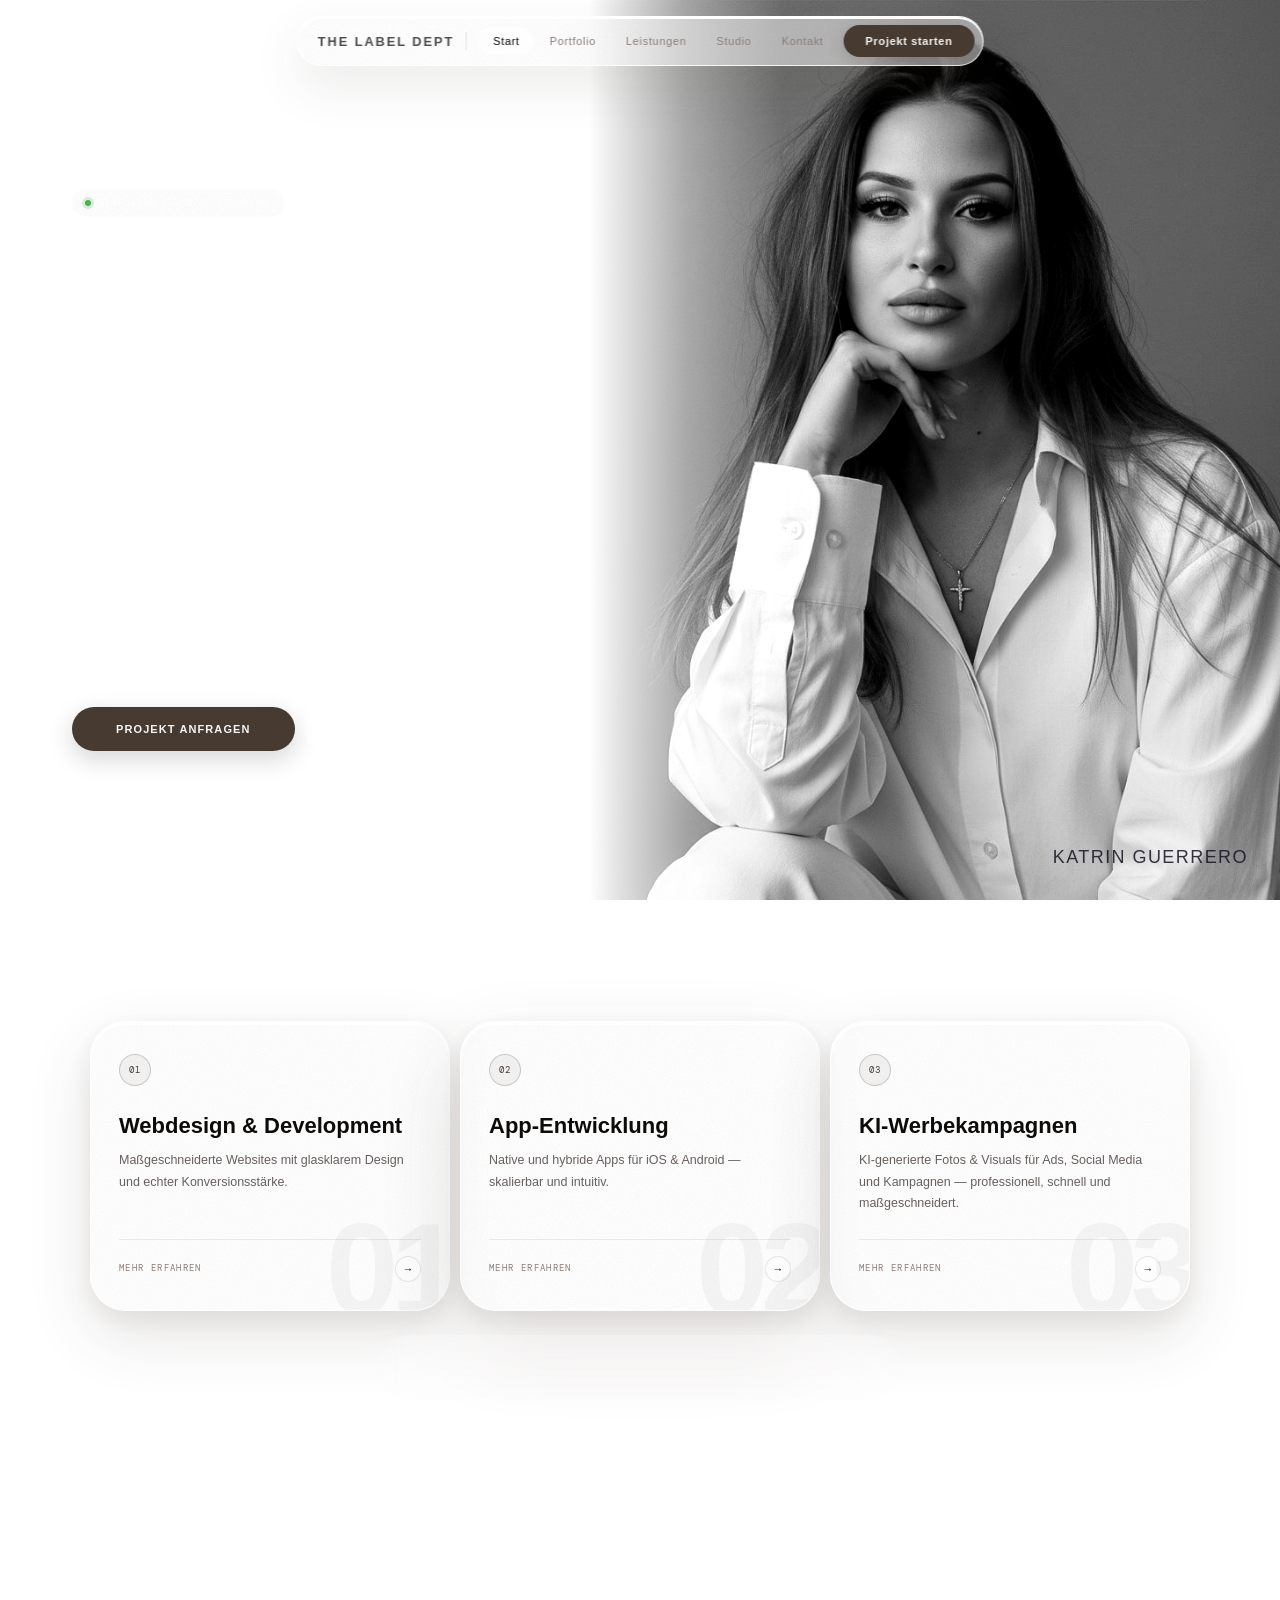
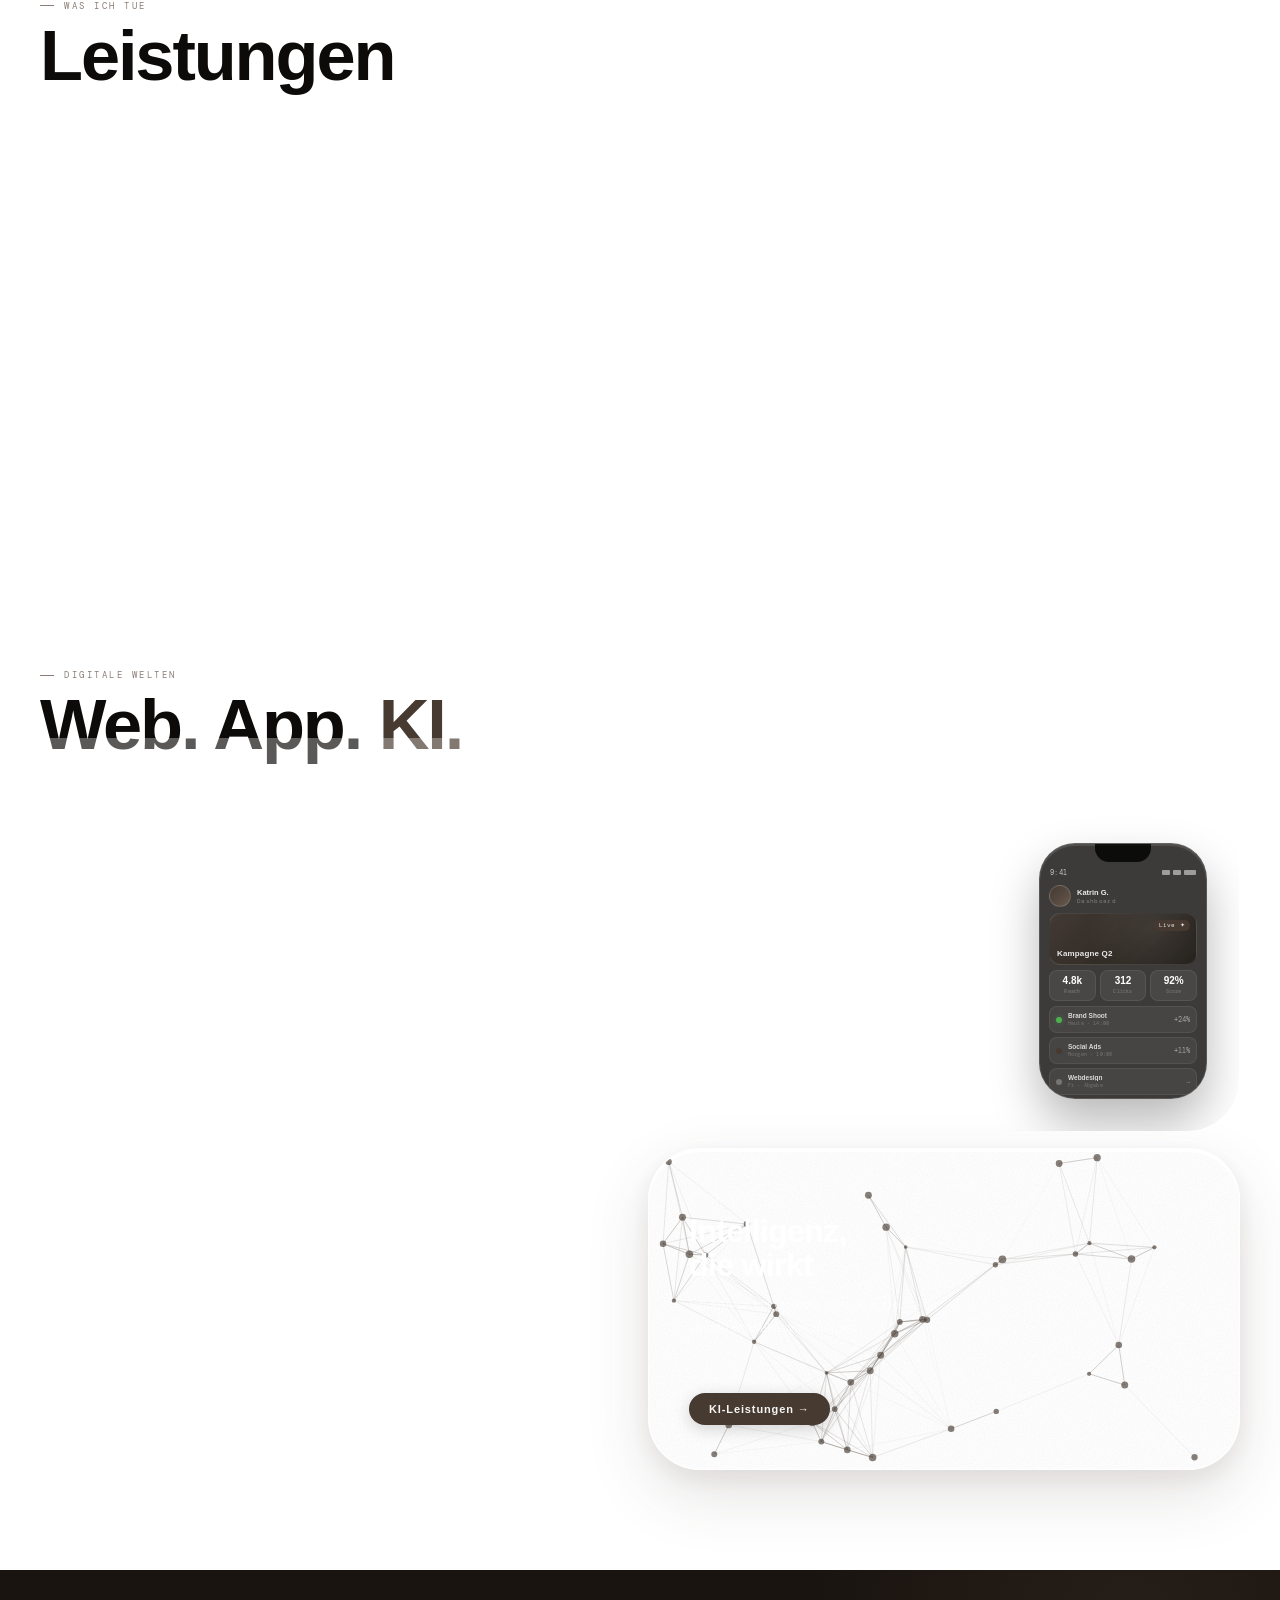
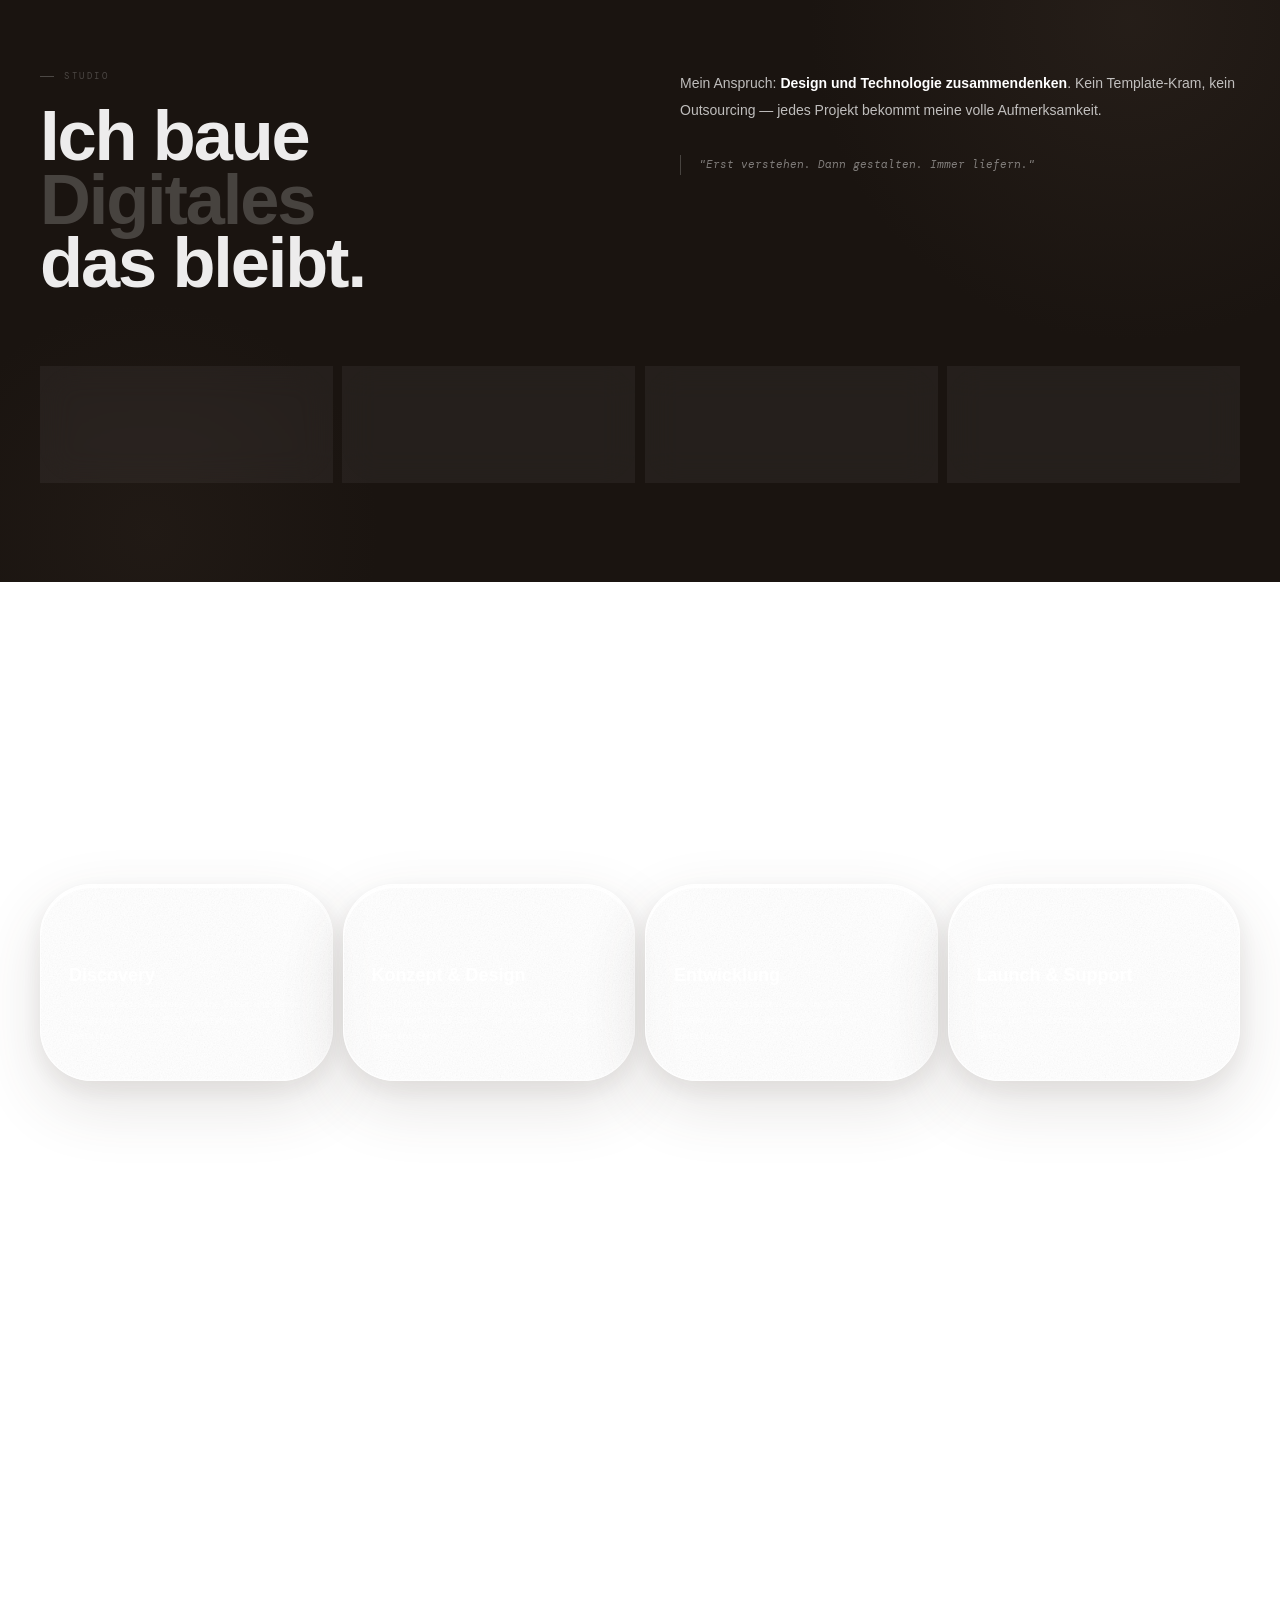
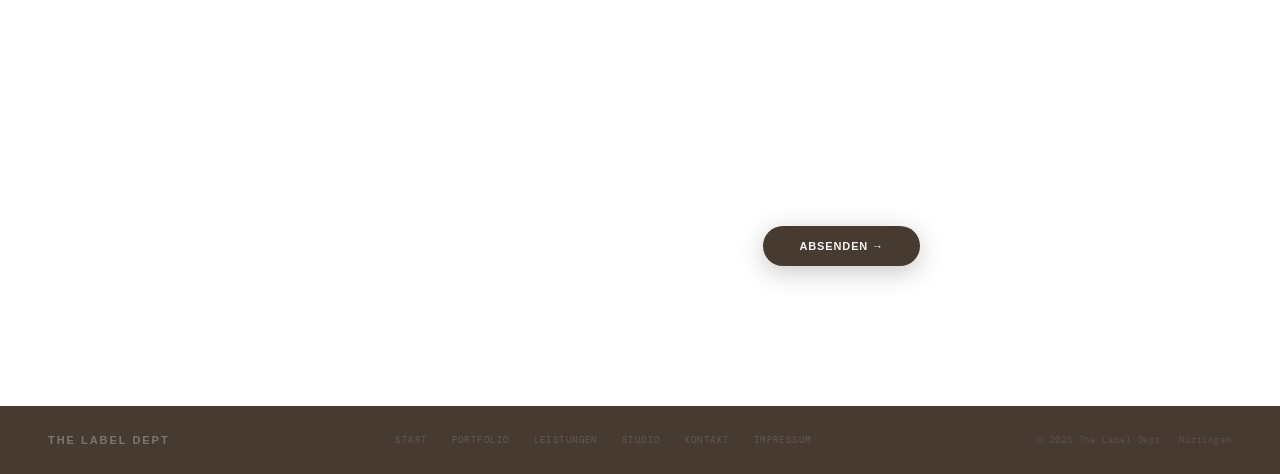
==== commit 8a49d6fe: "Fix overlapping form fields on mobile start page" ====
--- a/index.html
+++ b/index.html
@@ -715,7 +715,7 @@
 
   /* ── CTA ── */
   #cta { padding: 80px 20px 100px; }
-  .cta-form-row { grid-template-columns: 1fr; gap: 0; }
+  .cta-form-row { grid-template-columns: 1fr; gap: 10px; }
   .cta-form-submit { flex-direction: column; gap: 12px; align-items: stretch; }
   .cta-send-btn { width: 100%; text-align: center; padding: 15px; }
   .cta-form-note { text-align: center; }
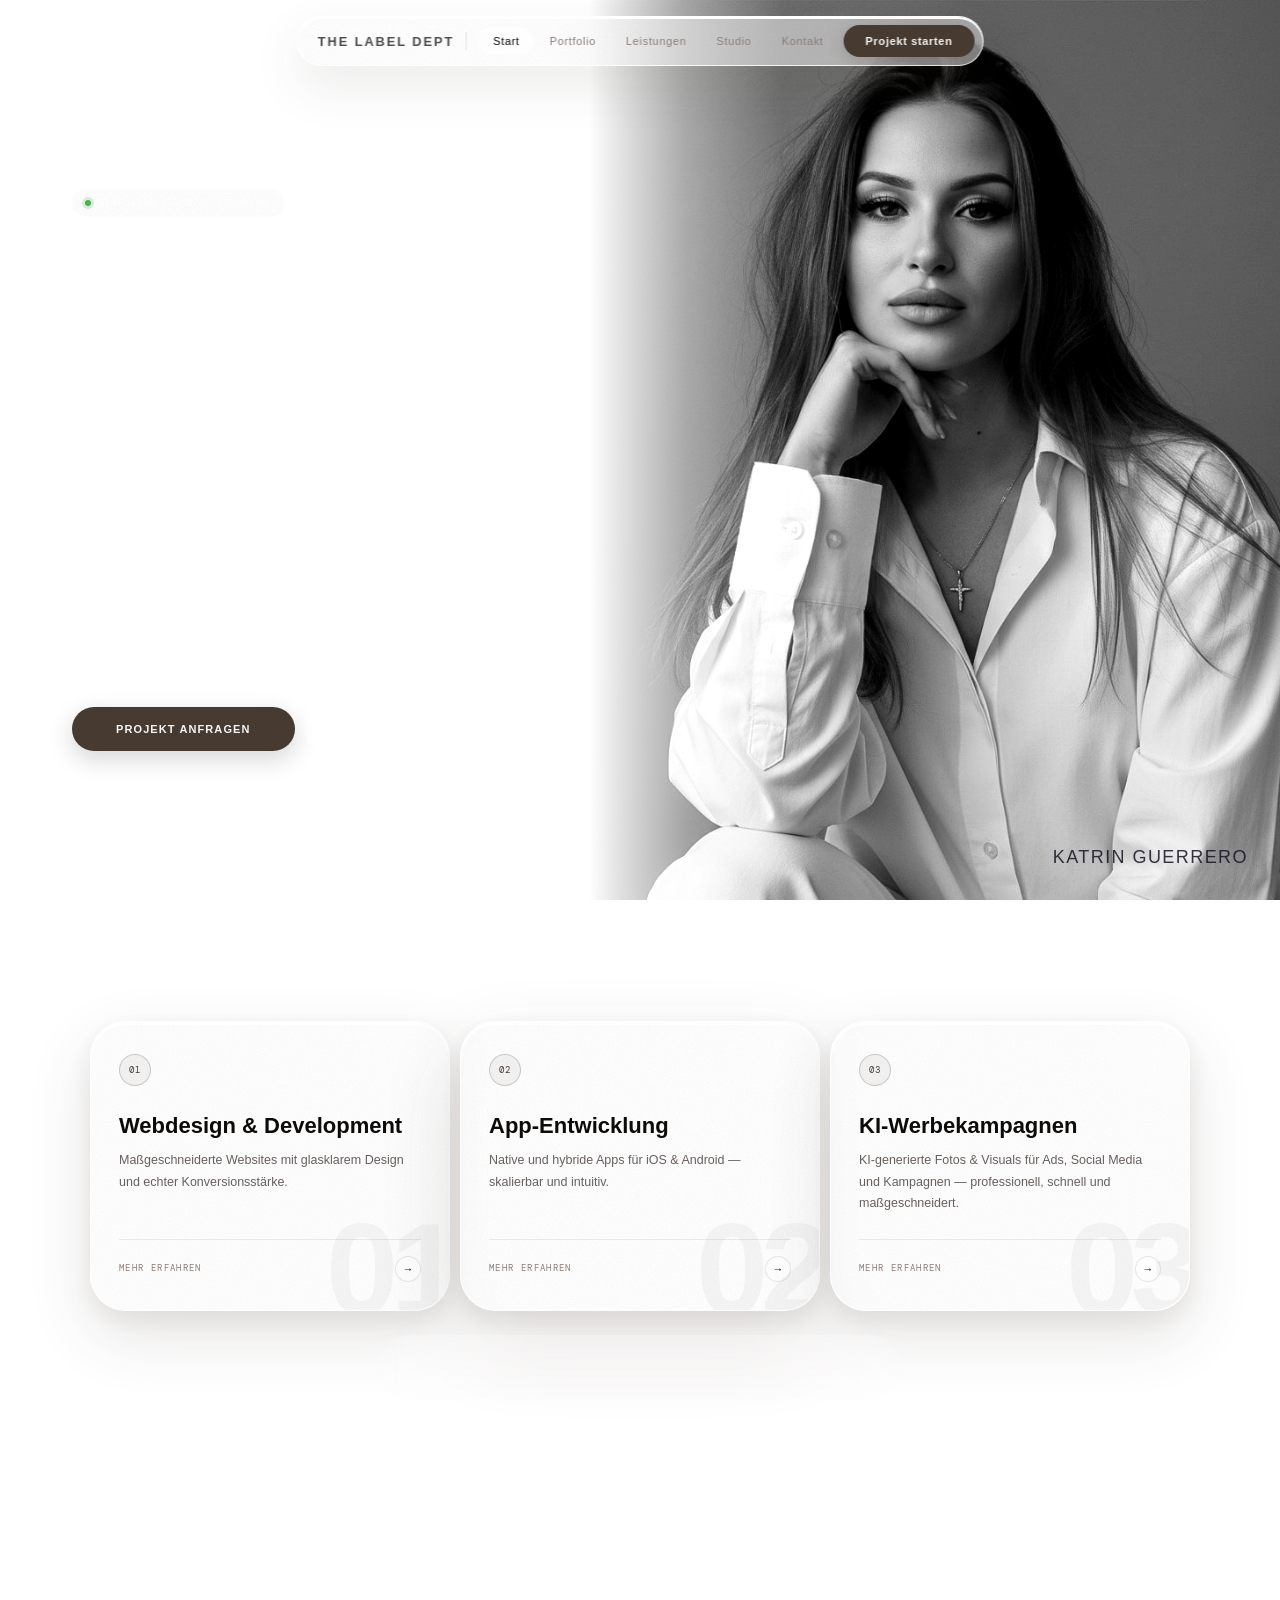
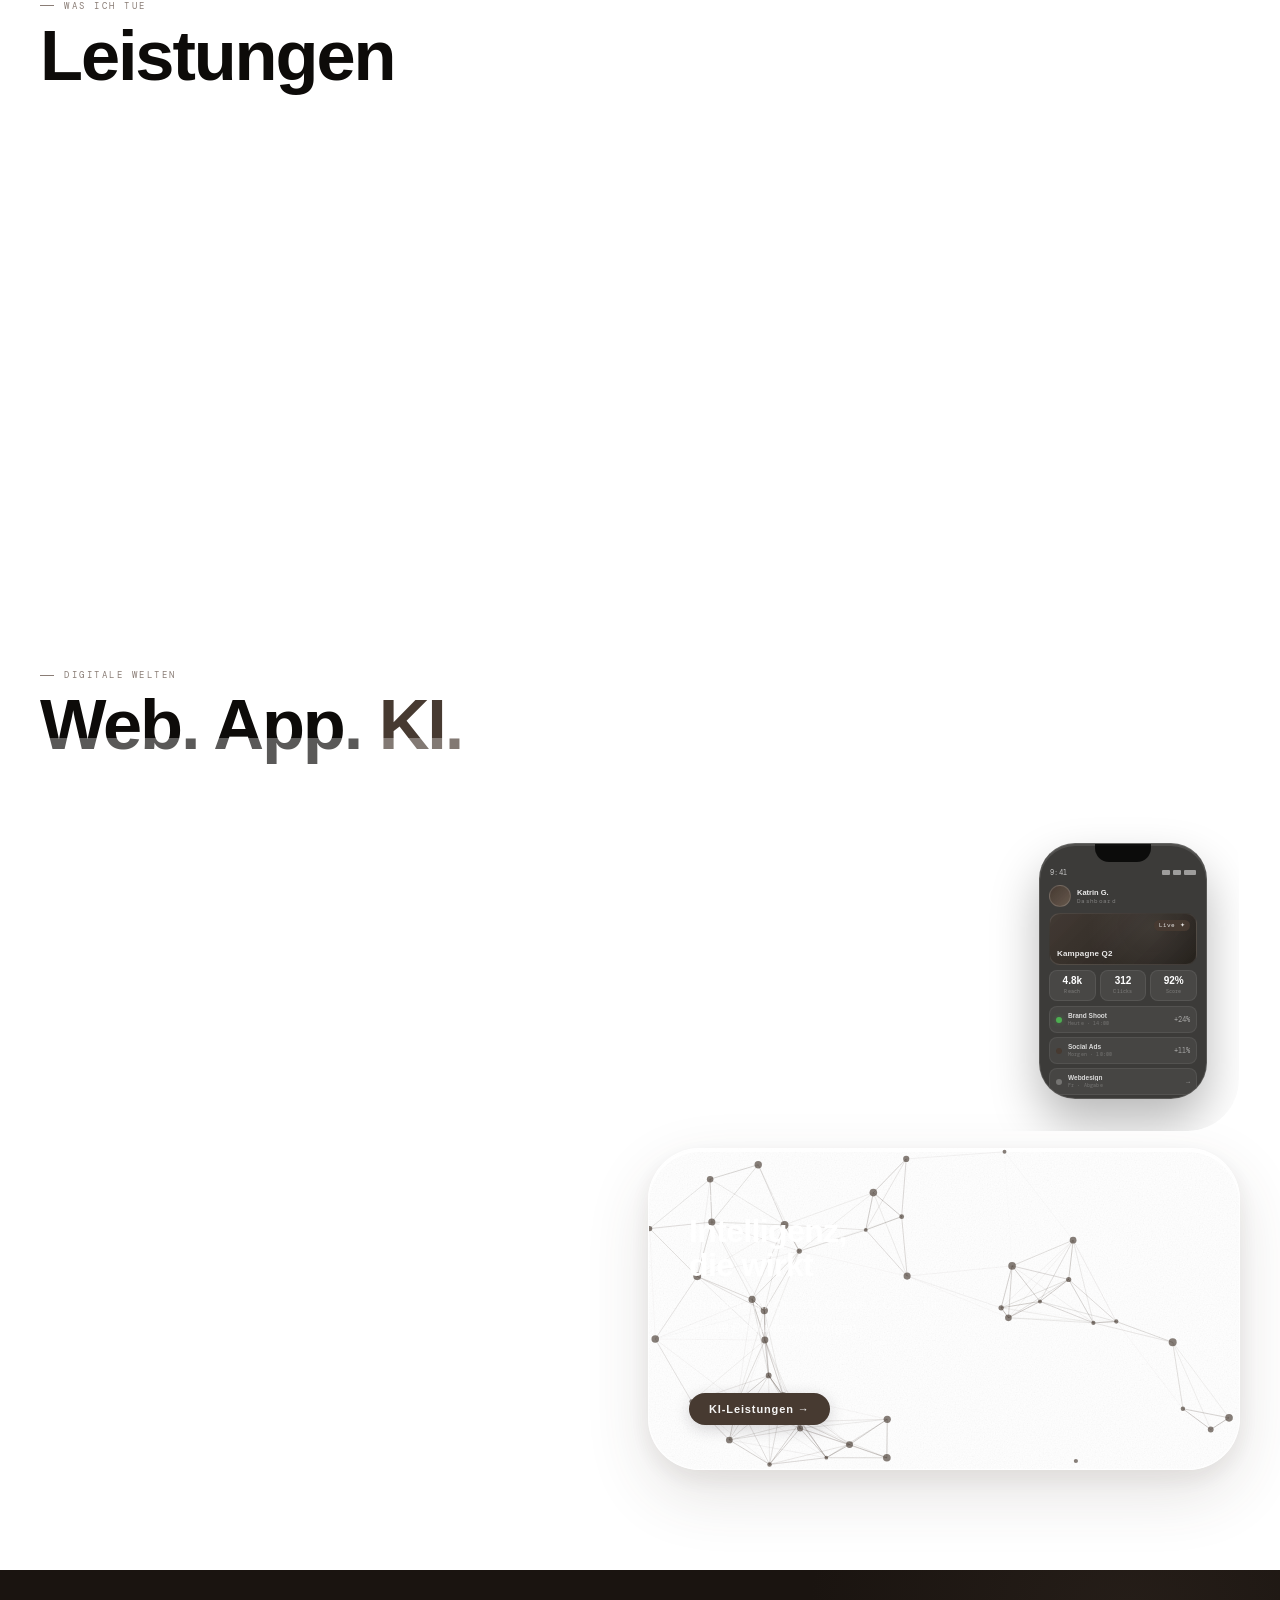
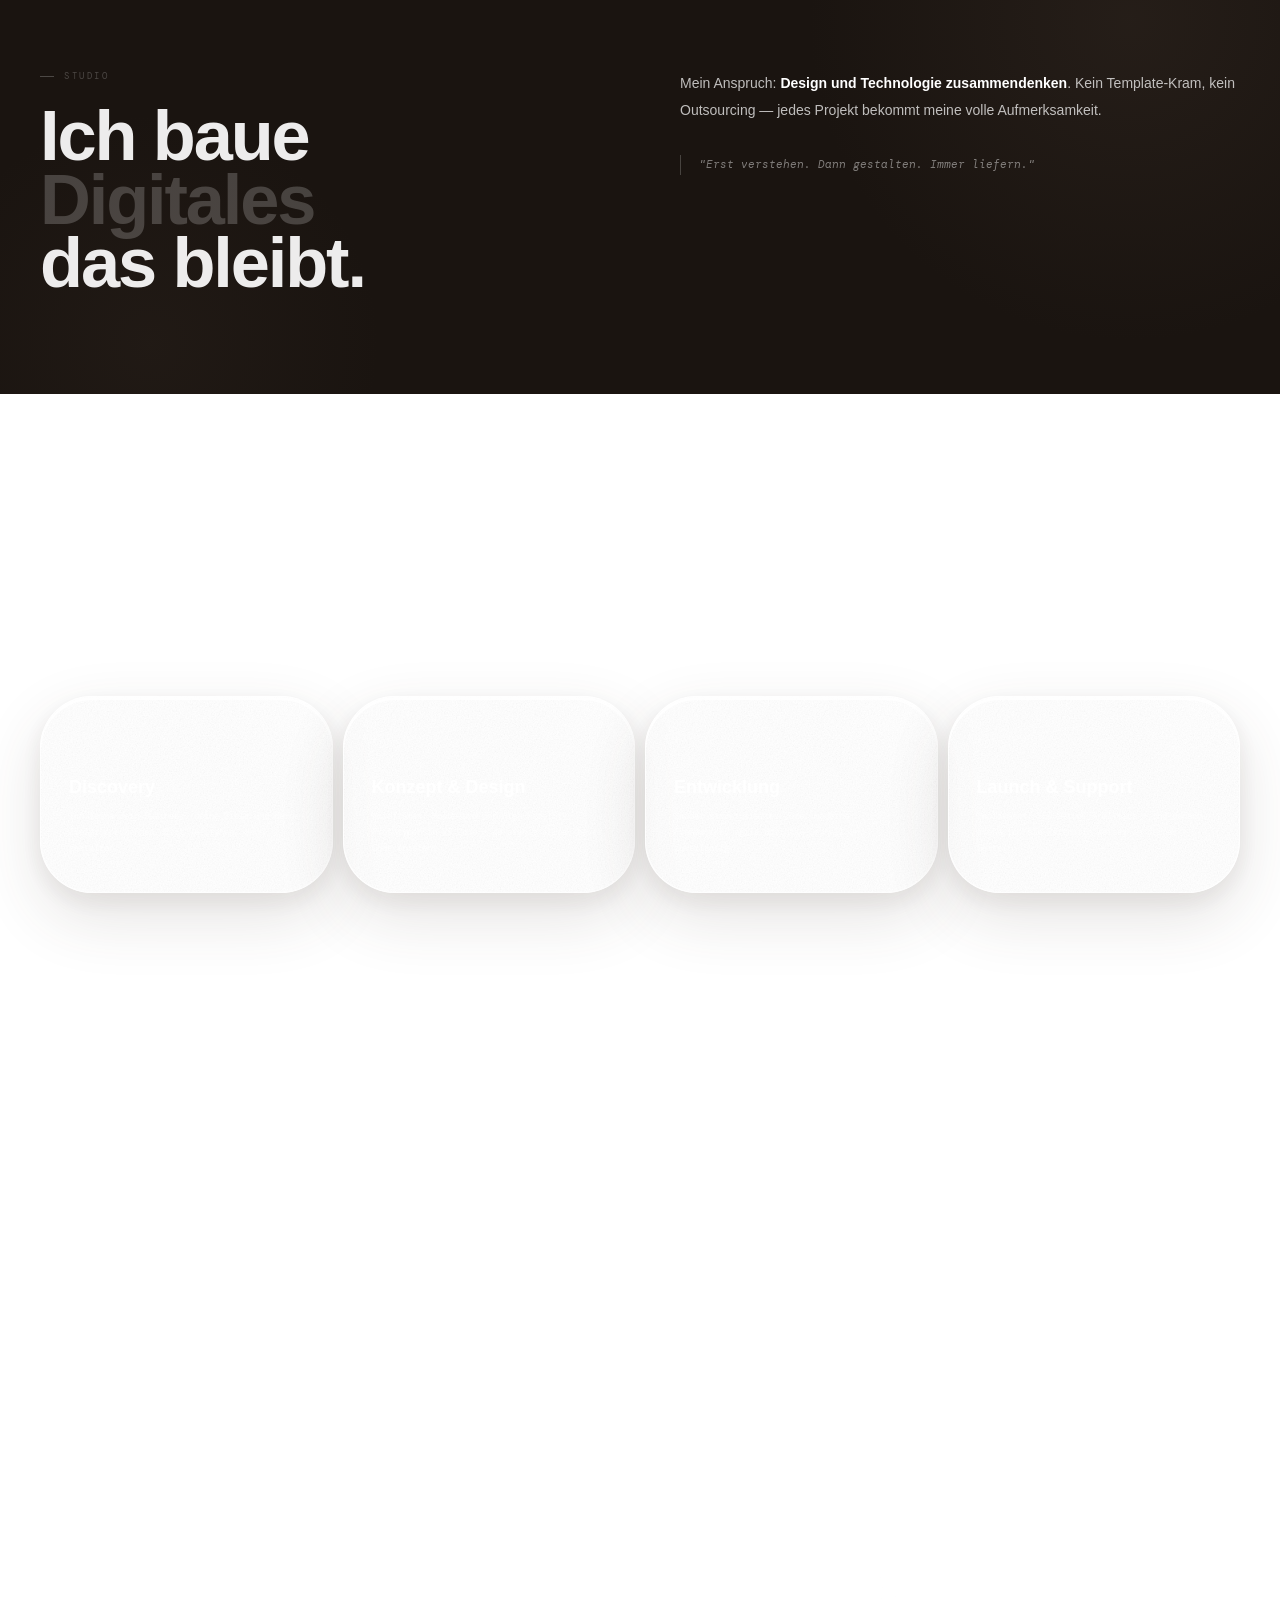
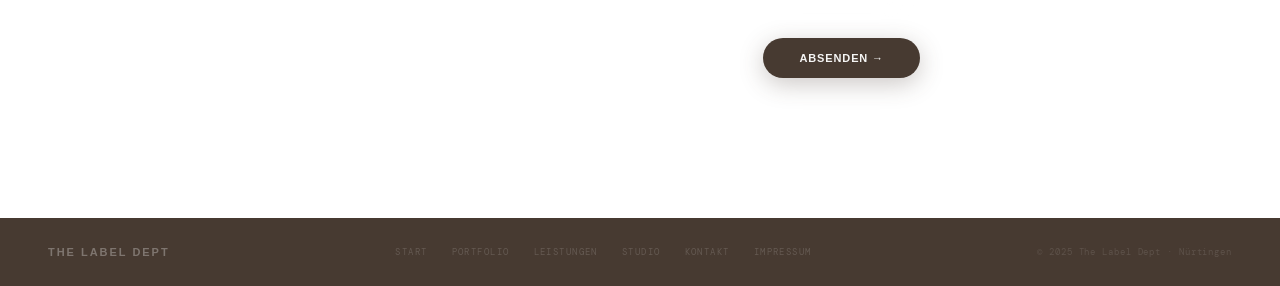
==== commit 9cf57e5a: "Remove stats block from homepage (48+, 97%, 4J., Branchen) Co-Authored-By: Claude Sonnet 4.6 <norepl" ====
--- a/index.html
+++ b/index.html
@@ -1133,12 +1133,6 @@
       <div class="about-quote">"Erst verstehen. Dann gestalten. Immer liefern."</div>
     </div>
   </div>
-  <div class="about-stats">
-    <div class="astat r"><div class="astat-n">48+</div><div class="astat-l">Projekte</div></div>
-    <div class="astat r"><div class="astat-n">97%</div><div class="astat-l">Zufriedenheit</div></div>
-    <div class="astat r"><div class="astat-n">4 J.</div><div class="astat-l">Erfahrung</div></div>
-    <div class="astat r"><div class="astat-n">Alle</div><div class="astat-l">Branchen</div></div>
-  </div>
 </section>
 
 <!-- PROCESS -->
